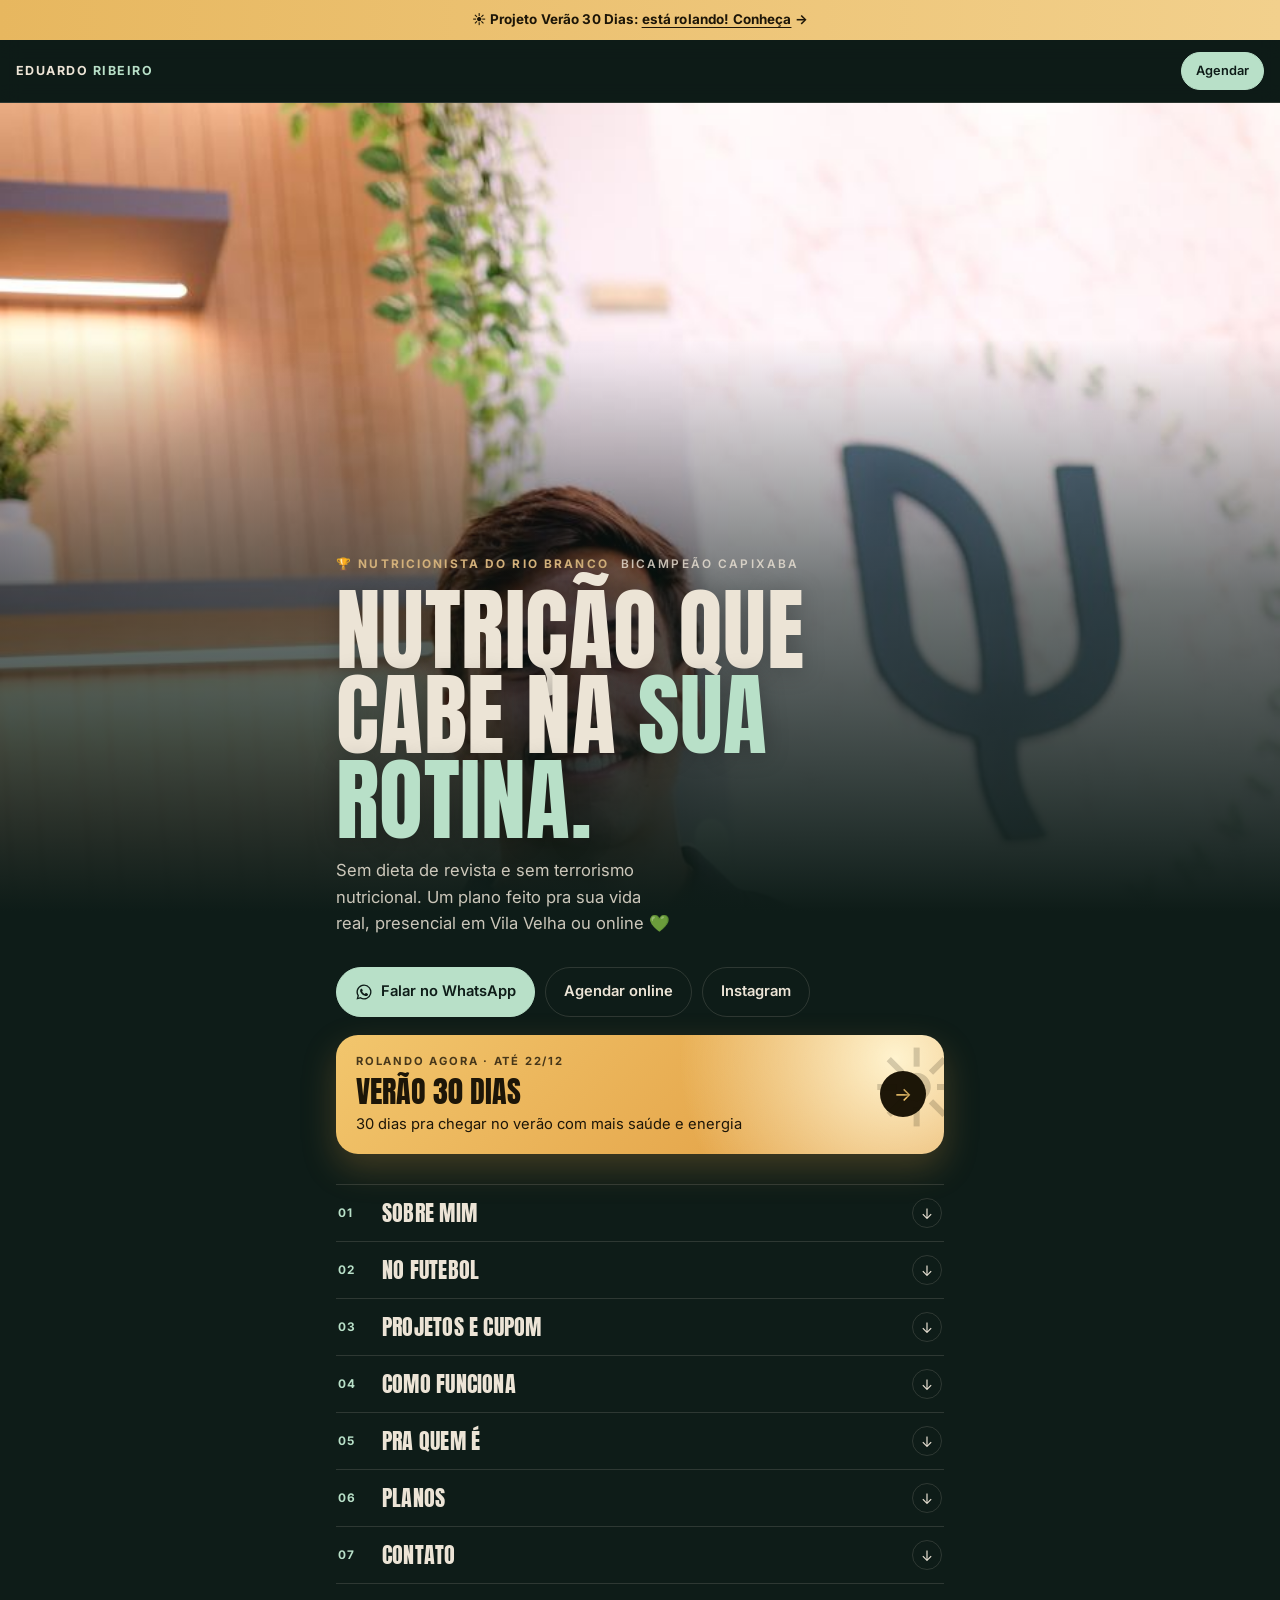
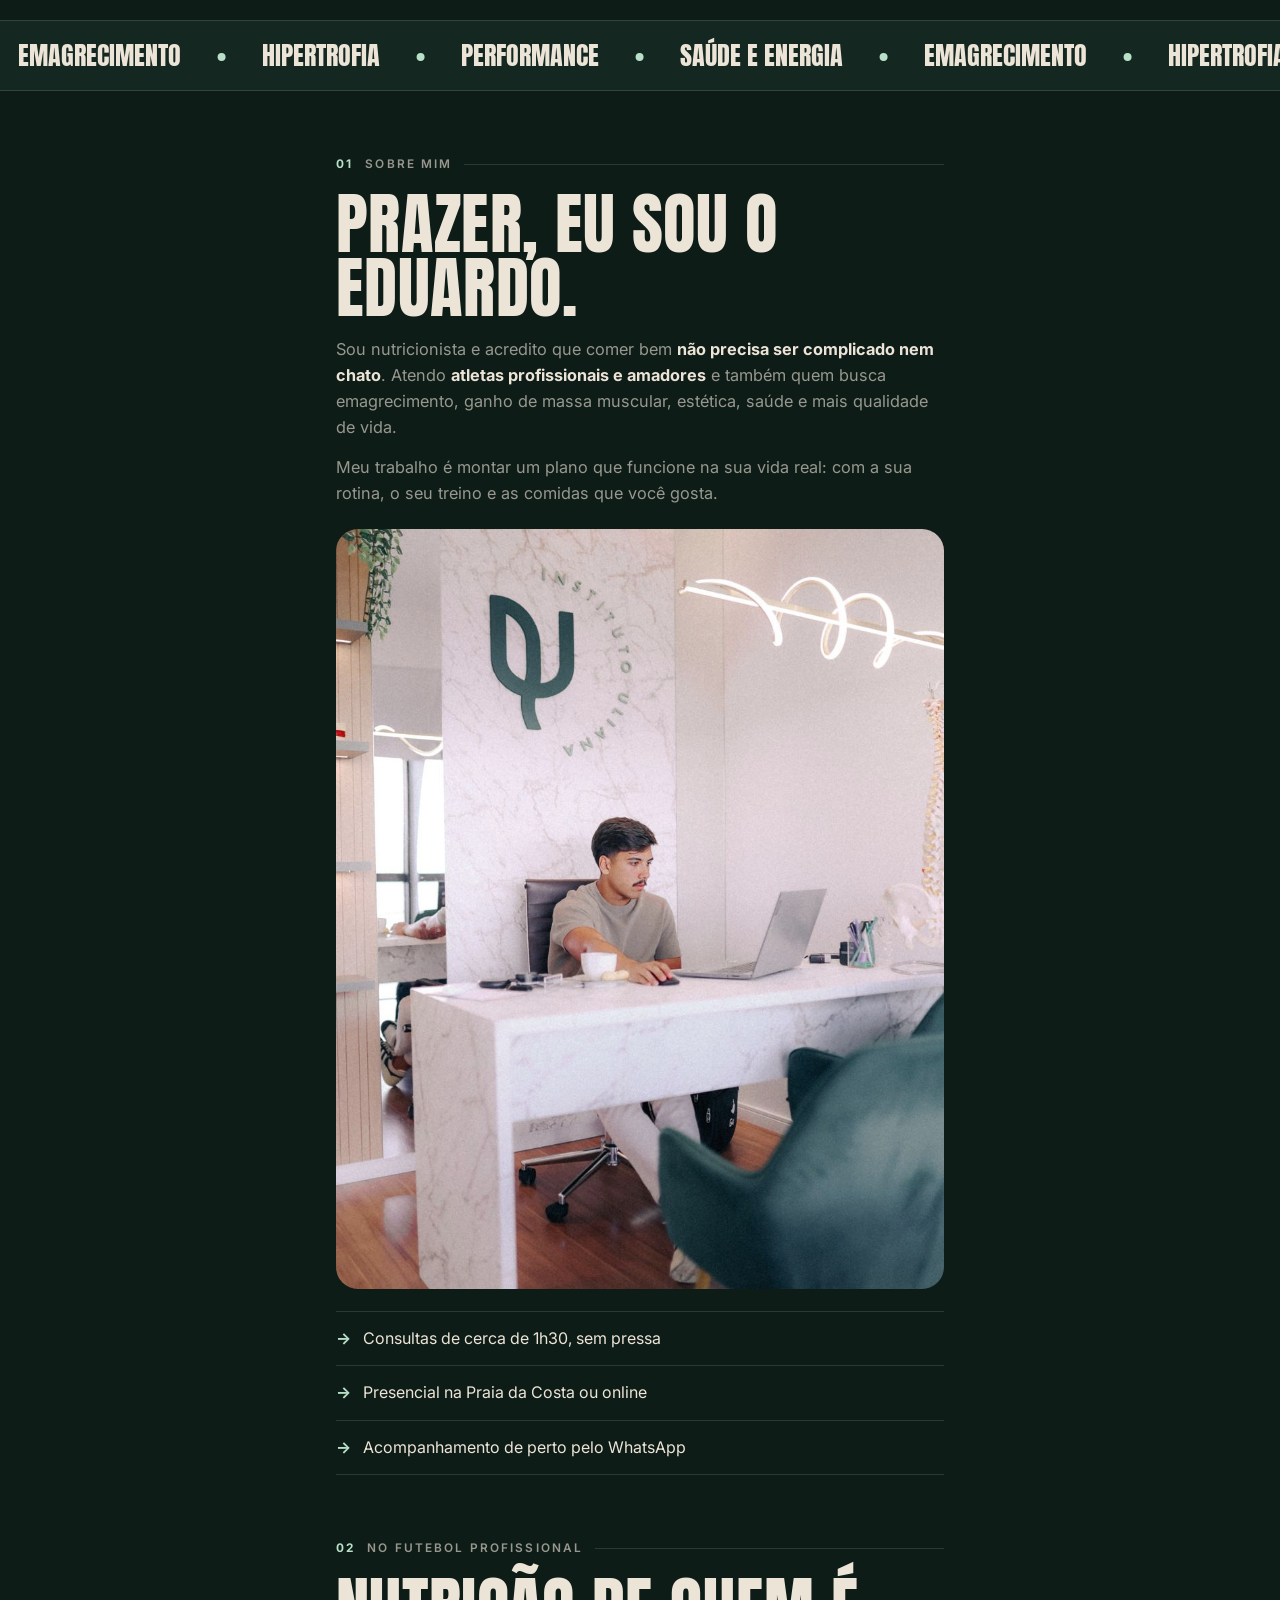
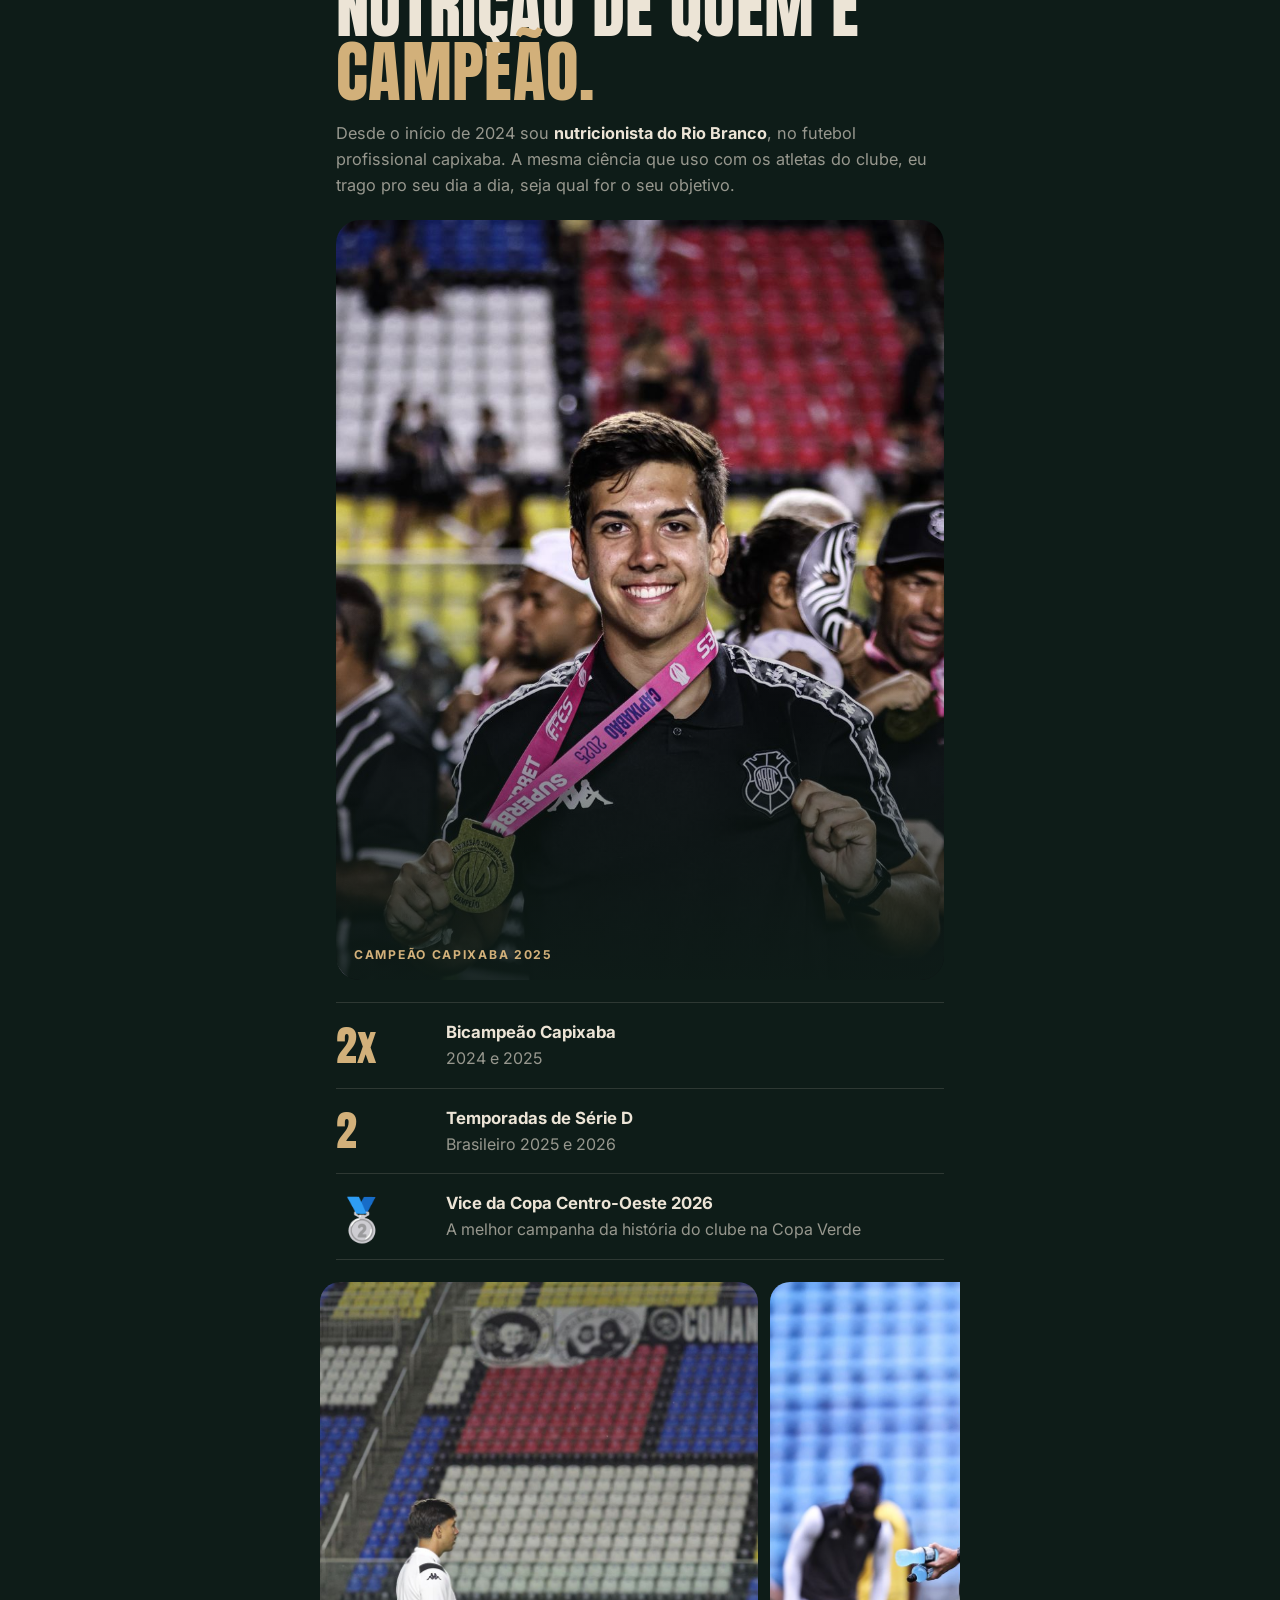
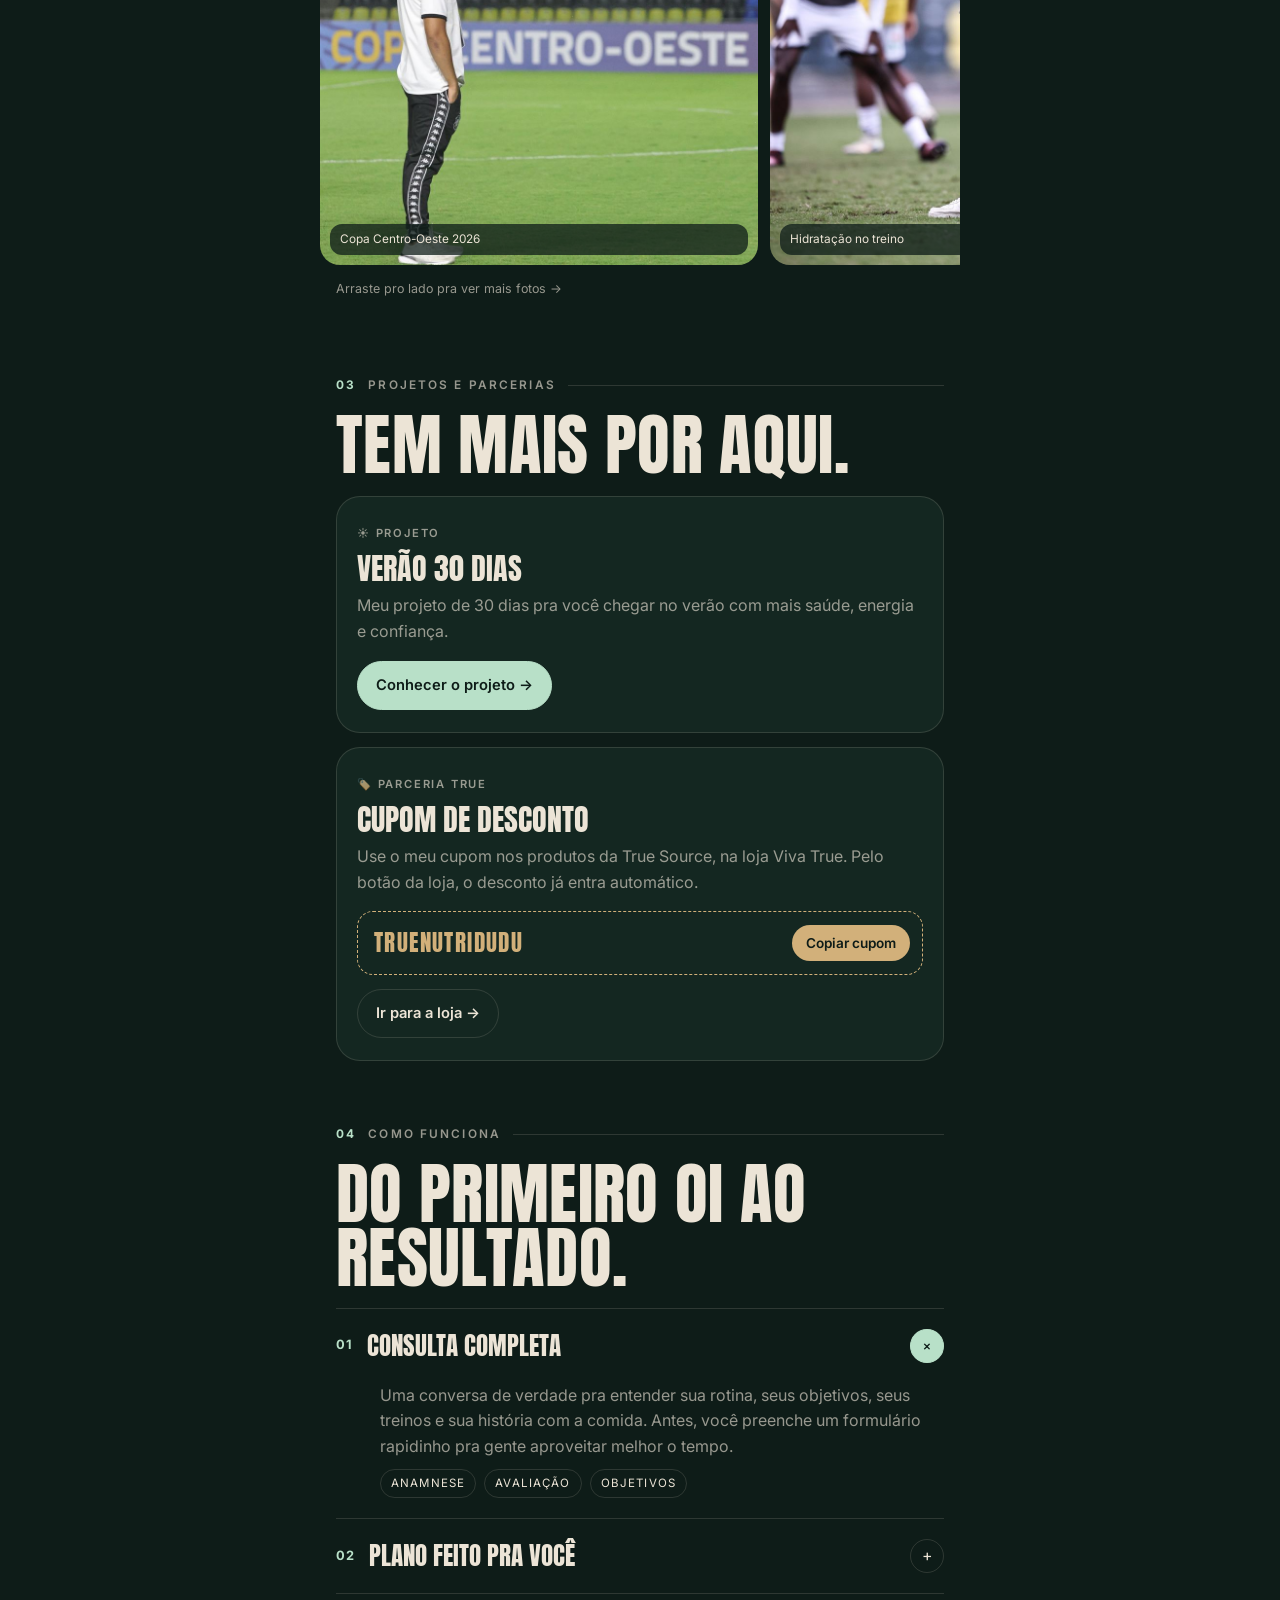
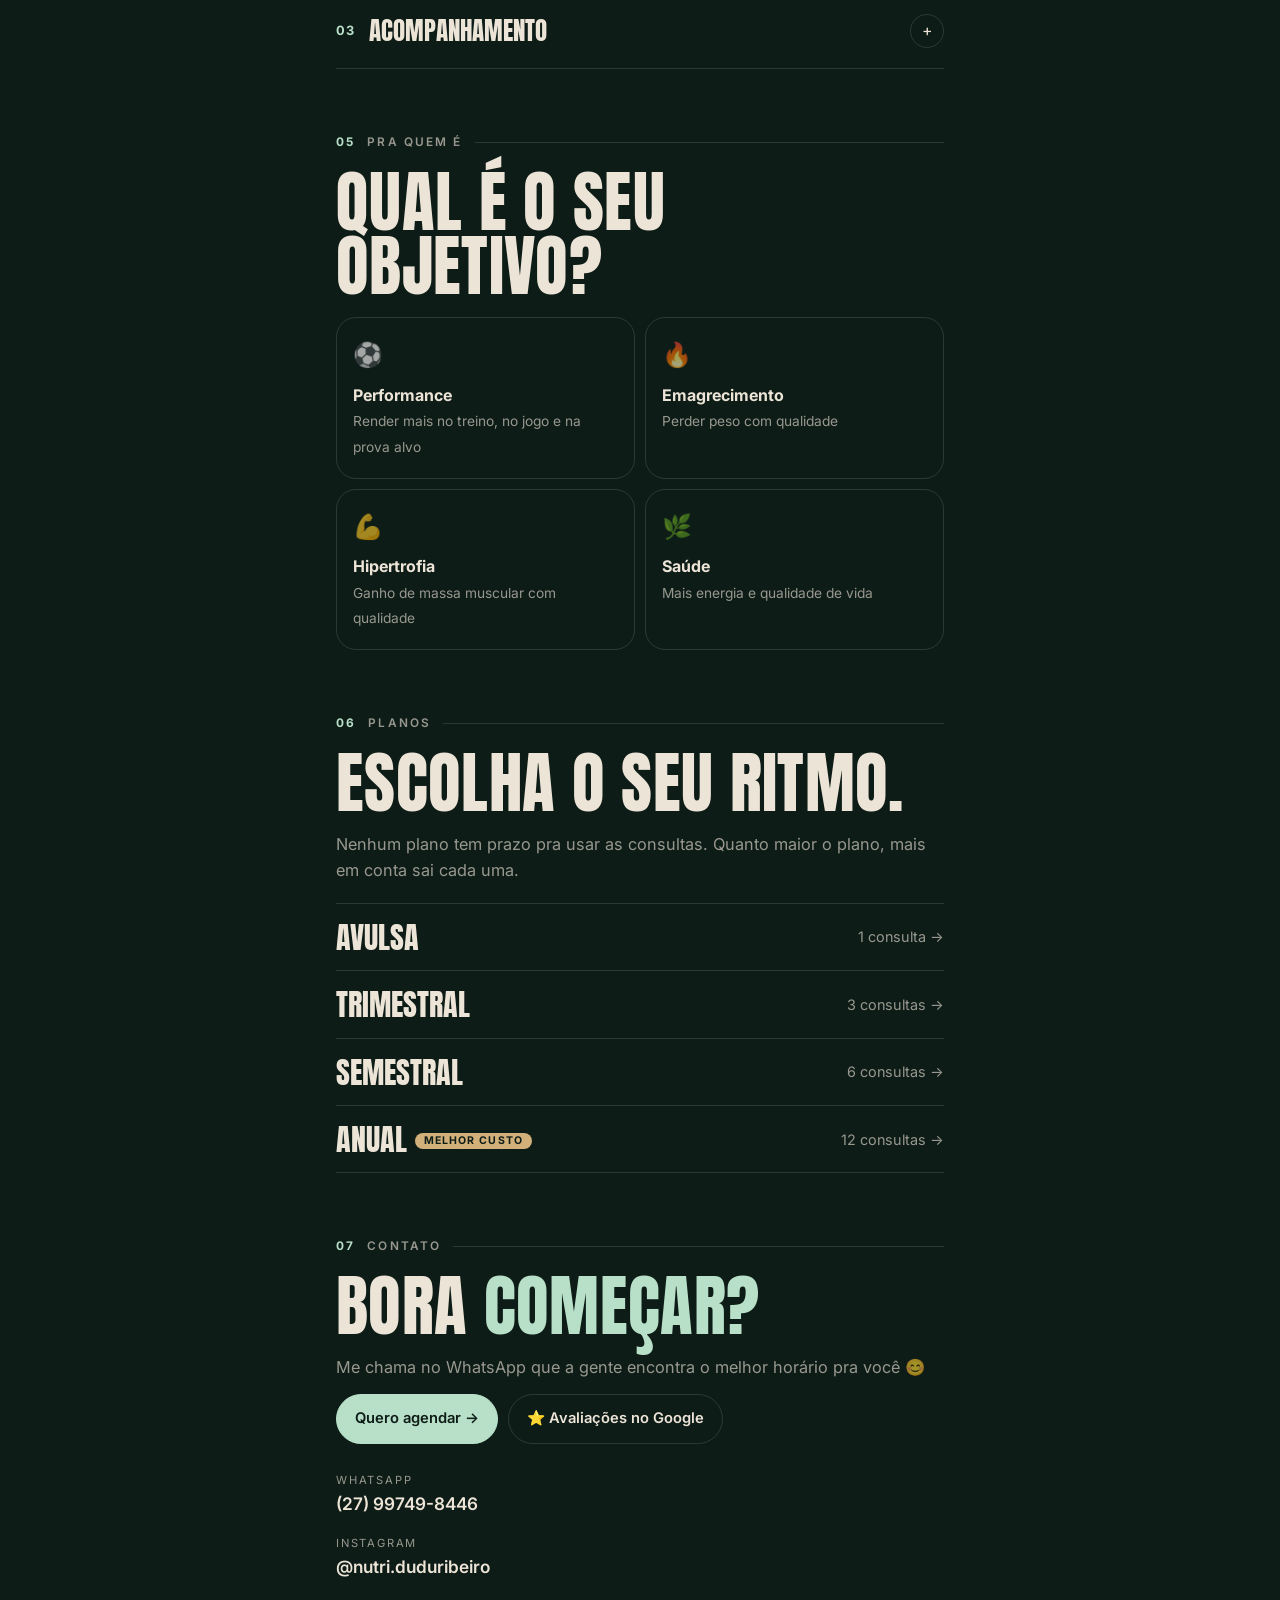
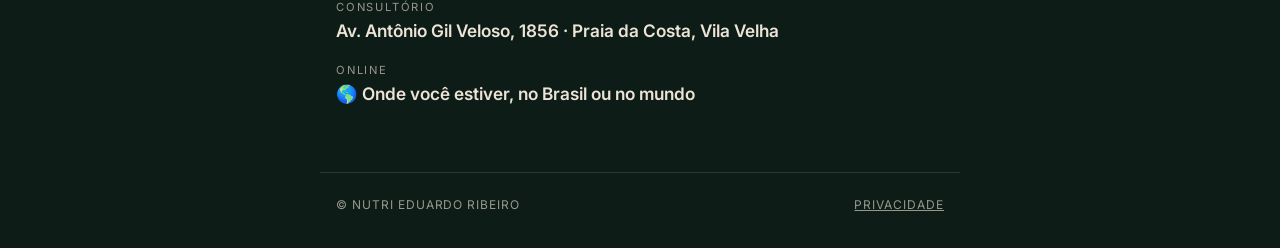
==== index.html @ 1ab0b1e3 "Site: Rio Branco (bicampeão capixaba, Série D, Copa Centro-Oeste) com fotos no clube Co-Authored-By:" ====
<!DOCTYPE html>
<html lang="pt-BR">
<head>
<meta charset="UTF-8">
<meta name="viewport" content="width=device-width, initial-scale=1.0">
<title>Nutri Eduardo Ribeiro</title>
<meta name="description" content="Nutricionista Eduardo Ribeiro: consultas presenciais na Praia da Costa, Vila Velha (ES), e online. Agende pelo WhatsApp.">
<meta property="og:title" content="Nutri Eduardo Ribeiro">
<meta property="og:description" content="Nutrição que cabe na sua rotina. Presencial em Vila Velha e online.">
<meta property="og:image" content="nutri/img/avatar.jpg">
<meta name="theme-color" content="#0e1c18">
<link rel="preconnect" href="https://fonts.googleapis.com">
<link rel="preconnect" href="https://fonts.gstatic.com" crossorigin>
<link href="https://fonts.googleapis.com/css2?family=Anton&family=Inter:wght@400;500;600;700&display=swap" rel="stylesheet">
<style>
  :root {
    --fundo: #0e1c18;        /* verde quase preto */
    --fundo-2: #142721;
    --linha: rgba(236, 228, 214, 0.14);
    --creme: #ece4d6;
    --suave: rgba(236, 228, 214, 0.62);
    --destaque: #b8e0c8;     /* verde-menta */
    --dourado: #d2b07a;
    --raio: 999px;
  }
  * { box-sizing: border-box; }
  [hidden] { display: none !important; }
  html { scroll-behavior: smooth; }
  body { margin: 0; background: var(--fundo); color: var(--creme); font-family: Inter, -apple-system, 'Segoe UI', Roboto, sans-serif; line-height: 1.6; -webkit-font-smoothing: antialiased; overflow-x: hidden; }
  img { display: block; max-width: 100%; }
  a { color: inherit; }
  .wrap { max-width: 640px; margin: 0 auto; padding: 0 16px; }
  .display { font-family: Anton, Impact, 'Arial Narrow', sans-serif; font-weight: 400; text-transform: uppercase; line-height: 0.95; letter-spacing: 0.005em; }

  /* Barra fixa */
  .barra { position: sticky; top: 0; z-index: 10; display: flex; align-items: center; justify-content: space-between; padding: 12px 16px; background: rgba(14, 28, 24, 0.82); backdrop-filter: blur(10px); -webkit-backdrop-filter: blur(10px); border-bottom: 1px solid var(--linha); }
  .marca { font-weight: 700; letter-spacing: 0.12em; font-size: 0.78rem; text-transform: uppercase; text-decoration: none; }
  .marca span { color: var(--destaque); }

  /* Faixa de aviso no topo (projeto em divulgação) */
  .aviso { display: block; text-align: center; padding: 9px 16px; background: linear-gradient(90deg, #e7b75f, #f2d08c, #e7b75f); background-size: 200% 100%; animation: brilho 6s ease-in-out infinite; color: #1d1608; font-size: 0.84rem; font-weight: 700; text-decoration: none; letter-spacing: 0.01em; }
  .aviso span { text-decoration: underline; text-underline-offset: 3px; }
  @keyframes brilho { 0%, 100% { background-position: 0% 0; } 50% { background-position: 100% 0; } }

  /* Destaque do projeto logo abaixo dos botões */
  .promo { position: relative; display: grid; grid-template-columns: 1fr auto; align-items: center; gap: 14px; margin-top: 18px; padding: 18px 18px 18px 20px; border-radius: 22px; text-decoration: none; overflow: hidden; color: #1d1608; background: radial-gradient(circle at 92% 20%, #fff3cf 0, transparent 38%), linear-gradient(135deg, #f2c66d, #e09a3e); box-shadow: 0 14px 34px rgba(224, 154, 62, 0.25); transition: transform .2s ease; }
  .promo:hover, .promo:focus-visible { transform: translateY(-2px); }
  .promo:focus-visible { outline: 2px solid var(--creme); outline-offset: 3px; }
  .promo small { display: block; font-size: 0.7rem; letter-spacing: 0.16em; text-transform: uppercase; font-weight: 700; opacity: 0.8; }
  .promo strong { display: block; font-family: Anton, Impact, sans-serif; font-weight: 400; text-transform: uppercase; font-size: 1.9rem; line-height: 1; margin: 6px 0 4px; }
  .promo em { font-style: normal; font-size: 0.92rem; }
  .promo .ir { width: 46px; height: 46px; border-radius: 50%; background: #1d1608; color: #f2c66d; display: grid; place-items: center; font-size: 1.2rem; }
  .promo .sol { position: absolute; right: -18px; top: -18px; font-size: 5.5rem; opacity: 0.18; pointer-events: none; animation: girar 30s linear infinite; }
  @keyframes girar { to { transform: rotate(360deg); } }

  /* Pílulas */
  .pilulas { display: flex; flex-wrap: wrap; gap: 10px; }
  .pilula { display: inline-flex; align-items: center; gap: 8px; padding: 12px 18px; border-radius: var(--raio); border: 1px solid var(--linha); text-decoration: none; font-weight: 600; font-size: 0.92rem; transition: background .2s ease, color .2s ease, border-color .2s ease, transform .2s ease; }
  .pilula:hover, .pilula:focus-visible { border-color: var(--creme); transform: translateY(-2px); }
  .pilula:focus-visible { outline: 2px solid var(--destaque); outline-offset: 3px; }
  .pilula.cheia { background: var(--destaque); color: var(--fundo); border-color: var(--destaque); }
  .pilula.cheia:hover { background: var(--creme); border-color: var(--creme); }
  .pilula.pequena { padding: 8px 14px; font-size: 0.8rem; }
  .pilula svg { width: 18px; height: 18px; }

  /* Rótulos de seção */
  .rotulo { display: flex; align-items: center; gap: 12px; font-size: 0.74rem; letter-spacing: 0.18em; text-transform: uppercase; color: var(--suave); font-weight: 600; }
  .rotulo b { color: var(--destaque); font-weight: 700; }
  .rotulo::after { content: ''; flex: 1; height: 1px; background: var(--linha); }

  /* Topo */
  .hero { padding: 44px 0 28px; }
  .hero .rotulo { margin-bottom: 18px; }
  .hero h1 { font-size: clamp(3.4rem, 17vw, 6.4rem); margin: 0 0 18px; }
  .hero h1 .verde { color: var(--destaque); }
  .hero p { color: var(--suave); font-size: 1.05rem; margin: 0 0 22px; max-width: 34ch; }
  .hero-foto { position: relative; margin-top: 30px; border-radius: 28px; overflow: hidden; aspect-ratio: 4 / 5; }
  .hero-foto img { width: 100%; height: 100%; object-fit: cover; object-position: center 22%; filter: grayscale(1) contrast(1.05); transition: filter .8s ease, transform 1.2s ease; transform: scale(1.04); }
  .hero-foto.visivel img { filter: grayscale(0); transform: scale(1); }
  .hero-foto figcaption { position: absolute; left: 16px; right: 16px; bottom: 16px; display: flex; justify-content: space-between; align-items: flex-end; gap: 10px; font-size: 0.78rem; letter-spacing: 0.12em; text-transform: uppercase; }
  .hero-foto figcaption strong { font-family: Anton, Impact, sans-serif; font-weight: 400; font-size: 1.7rem; letter-spacing: 0.02em; line-height: 1; display: block; }
  .hero-foto::after { content: ''; position: absolute; inset: 0; background: linear-gradient(180deg, transparent 55%, rgba(14, 28, 24, 0.9)); pointer-events: none; }
  .hero-foto figcaption { z-index: 1; }

  /* Capa: a foto logo de cara, com o título por cima */
  .capa { position: relative; min-height: calc(100svh - 58px); max-height: 900px; display: flex; align-items: flex-end; overflow: hidden; }
  .capa > img { position: absolute; inset: 0; width: 100%; height: 100%; object-fit: cover; object-position: center 18%; animation: aproximar 1.6s ease-out both; }
  .capa::after { content: ''; position: absolute; inset: 0; background: linear-gradient(180deg, rgba(14,28,24,0) 28%, rgba(14,28,24,0.6) 58%, var(--fundo) 96%); }
  .capa-conteudo { position: relative; z-index: 1; width: 100%; padding-bottom: 8px; }
  .capa .rotulo { margin-bottom: 14px; color: rgba(236,228,214,0.8); }
  .capa h1 { font-size: clamp(3rem, 14vw, 5.6rem); margin: 0 0 14px; text-shadow: 0 2px 24px rgba(0,0,0,0.25); }
  .capa h1 .verde { color: var(--destaque); }
  .capa p { color: rgba(236,228,214,0.85); font-size: 1.04rem; margin: 0; max-width: 34ch; }
  @keyframes aproximar { from { transform: scale(1.08); } to { transform: scale(1); } }
  .depois-capa { padding-top: 22px; }

  /* Faixa que corre */
  .faixa { border-top: 1px solid var(--linha); border-bottom: 1px solid var(--linha); overflow: hidden; padding: 14px 0; margin: 36px 0 0; background: var(--fundo-2); }
  .faixa-trilho { display: flex; width: max-content; animation: correr 28s linear infinite; }
  .faixa span { font-family: Anton, Impact, sans-serif; text-transform: uppercase; font-size: 1.6rem; padding: 0 18px; white-space: nowrap; color: var(--creme); }
  .faixa span:nth-child(even) { color: var(--destaque); }
  @keyframes correr { to { transform: translateX(-50%); } }

  section { padding: 64px 0 0; scroll-margin-top: 100px; }
  /* Índice da página: linhas numeradas, no estilo das seções */
  .indice { margin: 30px 0 0; border-top: 1px solid var(--linha); }
  .indice a { display: grid; grid-template-columns: 34px 1fr auto; align-items: center; gap: 10px; padding: 13px 2px; border-bottom: 1px solid var(--linha); text-decoration: none; transition: padding .25s ease, color .25s ease; }
  .indice a:hover, .indice a:focus-visible { padding-left: 10px; color: var(--destaque); }
  .indice a:focus-visible { outline: 2px solid var(--destaque); outline-offset: 2px; }
  .indice .n { font-size: 0.74rem; font-weight: 700; letter-spacing: 0.1em; color: var(--destaque); }
  .indice .t { font-family: Anton, Impact, sans-serif; text-transform: uppercase; font-size: 1.35rem; line-height: 1; letter-spacing: 0.01em; }
  .indice .s { width: 30px; height: 30px; border-radius: 50%; border: 1px solid var(--linha); display: grid; place-items: center; font-size: 0.9rem; transition: background .25s ease, color .25s ease, transform .25s ease; }
  .indice a:hover .s, .indice a:focus-visible .s { background: var(--destaque); color: var(--fundo); border-color: var(--destaque); transform: rotate(-45deg); }
  h2 { font-size: clamp(2.6rem, 12vw, 4.2rem); margin: 18px 0 16px; }
  .texto { color: var(--suave); margin: 0 0 14px; font-size: 1.02rem; }
  .texto strong { color: var(--creme); }

  .foto-sobre { margin: 22px 0 0; border-radius: 22px; overflow: hidden; aspect-ratio: 4 / 5; }
  .foto-sobre img { width: 100%; height: 100%; object-fit: cover; filter: grayscale(1); transition: filter .8s ease; }
  .foto-sobre.visivel img { filter: grayscale(0.15); }

  .lista-destaques { list-style: none; margin: 22px 0 0; padding: 0; border-top: 1px solid var(--linha); }
  .lista-destaques li { padding: 14px 0; border-bottom: 1px solid var(--linha); display: flex; gap: 12px; align-items: baseline; }
  .lista-destaques li::before { content: '→'; color: var(--destaque); font-weight: 700; }

  /* Passos em sanfona */
  .sanfona { margin-top: 18px; border-top: 1px solid var(--linha); }
  .sanfona details { border-bottom: 1px solid var(--linha); }
  .sanfona summary { list-style: none; cursor: pointer; display: grid; grid-template-columns: auto 1fr auto; gap: 14px; align-items: center; padding: 20px 0; }
  .sanfona summary::-webkit-details-marker { display: none; }
  .sanfona .num { font-size: 0.8rem; color: var(--destaque); font-weight: 700; letter-spacing: 0.08em; }
  .sanfona .tit { font-family: Anton, Impact, sans-serif; text-transform: uppercase; font-size: 1.55rem; line-height: 1.05; }
  .sanfona .mais { width: 34px; height: 34px; border-radius: 50%; border: 1px solid var(--linha); display: grid; place-items: center; transition: transform .3s ease, background .3s ease; }
  .sanfona details[open] .mais { transform: rotate(45deg); background: var(--destaque); color: var(--fundo); border-color: var(--destaque); }
  .sanfona summary:focus-visible { outline: 2px solid var(--destaque); outline-offset: 4px; }
  .sanfona .corpo { padding: 0 0 20px 44px; color: var(--suave); }
  .sanfona .tags { display: flex; flex-wrap: wrap; gap: 8px; margin-top: 10px; }
  .sanfona .tags span { font-size: 0.72rem; letter-spacing: 0.1em; text-transform: uppercase; border: 1px solid var(--linha); border-radius: var(--raio); padding: 4px 10px; color: var(--creme); }

  /* Objetivos */
  .objetivos { display: grid; grid-template-columns: 1fr 1fr; gap: 10px; margin-top: 20px; }
  .objetivo { border: 1px solid var(--linha); border-radius: 20px; padding: 18px 16px; transition: background .25s ease, border-color .25s ease; }
  .objetivo:hover { background: var(--fundo-2); border-color: var(--destaque); }
  .objetivo .ico { font-size: 1.5rem; }
  .objetivo strong { display: block; margin-top: 8px; font-size: 1rem; }
  .objetivo span { color: var(--suave); font-size: 0.86rem; }

  /* Planos */
  .planos { margin-top: 20px; border-top: 1px solid var(--linha); }
  .plano { display: flex; align-items: center; justify-content: space-between; gap: 12px; padding: 18px 0; border-bottom: 1px solid var(--linha); text-decoration: none; transition: padding .25s ease; }
  .plano:hover { padding-left: 8px; }
  .plano .nome { font-family: Anton, Impact, sans-serif; text-transform: uppercase; font-size: 1.9rem; line-height: 1; }
  .plano .qtd { color: var(--suave); font-size: 0.9rem; text-align: right; }
  .plano .selo { display: inline-block; margin-left: 8px; vertical-align: middle; font-family: Inter, sans-serif; font-size: 0.66rem; letter-spacing: 0.1em; background: var(--dourado); color: var(--fundo); border-radius: var(--raio); padding: 3px 9px; font-weight: 700; }

  /* Selo do clube na capa */
  .rotulo-clube { text-decoration: none; flex-wrap: wrap; row-gap: 4px; }
  .rotulo-clube::after { display: none; }
  .rotulo-clube b, .rotulo-clube span { white-space: nowrap; }
  .rotulo-clube b { color: var(--dourado); }
  .selo-clube { display: inline-flex; align-items: center; gap: 6px; margin: 0 0 14px; padding: 7px 12px; border-radius: var(--raio); background: rgba(14, 28, 24, 0.55); border: 1px solid rgba(210, 176, 122, 0.55); color: var(--creme); font-size: 0.78rem; font-weight: 600; text-decoration: none; backdrop-filter: blur(6px); -webkit-backdrop-filter: blur(6px); }

  /* No futebol profissional */
  .clube-destaque { position: relative; margin-top: 22px; border-radius: 24px; overflow: hidden; aspect-ratio: 4 / 5; }
  .clube-destaque img { width: 100%; height: 100%; object-fit: cover; object-position: center 25%; }
  .clube-destaque::after { content: ''; position: absolute; inset: 0; background: linear-gradient(180deg, transparent 50%, rgba(14, 28, 24, 0.92)); }
  .clube-destaque figcaption { position: absolute; z-index: 1; left: 18px; right: 18px; bottom: 16px; font-size: 0.76rem; letter-spacing: 0.14em; text-transform: uppercase; color: var(--dourado); font-weight: 700; }
  .numeros { display: grid; gap: 0; margin-top: 22px; border-top: 1px solid var(--linha); }
  .numero { display: grid; grid-template-columns: 96px 1fr; align-items: center; gap: 14px; padding: 16px 0; border-bottom: 1px solid var(--linha); }
  .numero strong { font-family: Anton, Impact, sans-serif; font-weight: 400; font-size: 2.6rem; line-height: 1; color: var(--dourado); }
  .numero span { color: var(--suave); }
  .numero span b { display: block; color: var(--creme); font-size: 1.05rem; }
  .galeria { display: grid; grid-auto-flow: column; grid-auto-columns: 72%; gap: 12px; overflow-x: auto; scroll-snap-type: x mandatory; margin: 22px -16px 0; padding: 0 16px 6px; scrollbar-width: none; }
  .galeria::-webkit-scrollbar { display: none; }
  .galeria figure { margin: 0; scroll-snap-align: start; border-radius: 20px; overflow: hidden; aspect-ratio: 3 / 4; position: relative; }
  .galeria img { width: 100%; height: 100%; object-fit: cover; }
  .galeria figcaption { position: absolute; left: 10px; bottom: 10px; right: 10px; font-size: 0.74rem; padding: 6px 10px; border-radius: 12px; background: rgba(14, 28, 24, 0.75); color: var(--creme); }
  .dica-arraste { margin-top: 8px; font-size: 0.78rem; color: var(--suave); }

  /* Projetos e parcerias */
  .cards { display: grid; gap: 14px; margin-top: 20px; }
  .card { border: 1px solid var(--linha); border-radius: 24px; padding: 22px 20px; background: var(--fundo-2); }
  .card .tipo { font-size: 0.7rem; letter-spacing: 0.16em; text-transform: uppercase; color: var(--suave); font-weight: 600; }
  .card h3 { font-family: Anton, Impact, sans-serif; font-weight: 400; text-transform: uppercase; font-size: 1.9rem; line-height: 1; margin: 8px 0 10px; }
  .card p { color: var(--suave); margin: 0 0 16px; }
  .cupom { display: flex; align-items: center; justify-content: space-between; gap: 10px; border: 1px dashed var(--dourado); border-radius: 16px; padding: 12px 12px 12px 16px; margin: 0 0 14px; }
  .cupom code { font-family: Anton, Impact, sans-serif; font-size: 1.45rem; letter-spacing: 0.06em; color: var(--dourado); word-break: break-all; }
  .cupom button { flex: none; border: 0; border-radius: var(--raio); background: var(--dourado); color: var(--fundo); font: 600 0.85rem Inter, sans-serif; padding: 10px 14px; cursor: pointer; }
  .cupom button:focus-visible { outline: 2px solid var(--creme); outline-offset: 2px; }

  /* Contato */
  .contato h2 .verde { color: var(--destaque); }
  .dados { margin-top: 28px; display: grid; gap: 18px; }
  .dado small { display: block; font-size: 0.7rem; letter-spacing: 0.16em; text-transform: uppercase; color: var(--suave); }
  .dado a, .dado span { font-size: 1.08rem; font-weight: 600; text-decoration: none; }
  .dado a:hover { color: var(--destaque); }

  footer { margin-top: 64px; border-top: 1px solid var(--linha); padding: 22px 16px 34px; display: flex; justify-content: space-between; flex-wrap: wrap; gap: 8px; font-size: 0.75rem; letter-spacing: 0.08em; text-transform: uppercase; color: var(--suave); max-width: 640px; margin-left: auto; margin-right: auto; }
  footer a { color: var(--suave); }

  /* Botão de voltar ao topo: aparece depois que a pessoa desce um pouco */
  .topo-btn { position: fixed; right: 16px; bottom: calc(18px + env(safe-area-inset-bottom)); z-index: 20; width: 52px; height: 52px; border-radius: 50%; border: 0; background: var(--destaque); color: var(--fundo); font-size: 1.35rem; font-weight: 700; display: grid; place-items: center; cursor: pointer; box-shadow: 0 10px 28px rgba(0, 0, 0, 0.35); opacity: 0; transform: translateY(16px) scale(0.9); pointer-events: none; transition: opacity .3s ease, transform .3s ease, background .2s ease; }
  .topo-btn.visivel { opacity: 1; transform: none; pointer-events: auto; }
  .topo-btn:hover { background: var(--creme); }
  .topo-btn:focus-visible { outline: 2px solid var(--creme); outline-offset: 3px; }

  /* Aparecer ao rolar */
  .surge { opacity: 0; transform: translateY(26px); transition: opacity .7s ease, transform .7s ease; }
  .surge.visivel { opacity: 1; transform: none; }

  @media (prefers-reduced-motion: reduce) {
    .aviso, .promo .sol { animation: none; }
    .capa > img { animation: none; }
    html { scroll-behavior: auto; }
    .faixa-trilho { animation: none; }
    .surge { opacity: 1; transform: none; transition: none; }
    .hero-foto img, .foto-sobre img { transition: none; transform: none; }
  }
</style>
</head>
<body>
<div class="topo-fixo" style="position:sticky;top:0;z-index:10">
<a class="aviso" data-verao href="https://projetoverao30dias.netlify.app" target="_blank" rel="noopener">☀️ Projeto Verão 30 Dias: <span data-verao-faixa>começa segunda, 23/11</span> →</a>
<header class="barra" style="position:static">
  <a class="marca" href="#topo">Eduardo <span>Ribeiro</span></a>
  <a class="pilula cheia pequena" href="https://wa.me/5527997498446?text=Oi!%20Vim%20pelo%20Instagram%20e%20quero%20agendar%20uma%20consulta%20%F0%9F%98%8A" target="_blank" rel="noopener">Agendar</a>
</header>
</div>

<header class="capa" id="topo" aria-labelledby="titulo">
  <img src="nutri/img/perfil.jpg" alt="Eduardo Ribeiro, nutricionista, sorrindo no consultório" fetchpriority="high">
  <div class="wrap capa-conteudo">
    <a class="rotulo rotulo-clube" href="#rio-branco"><b>🏆 Nutricionista do Rio Branco</b> <span>Bicampeão Capixaba</span></a>
    <h1 class="display" id="titulo">Nutrição que cabe na <span class="verde">sua rotina.</span></h1>
    <p>Sem dieta de revista e sem terrorismo nutricional. Um plano feito pra sua vida real, presencial em Vila Velha ou online 💚</p>
  </div>
</header>

<main class="wrap depois-capa">
    <div class="pilulas">
      <a class="pilula cheia" href="https://wa.me/5527997498446?text=Oi!%20Vim%20pelo%20Instagram%20e%20quero%20saber%20mais%20sobre%20o%20acompanhamento%20%F0%9F%98%8A" target="_blank" rel="noopener">
        <svg viewBox="0 0 24 24" fill="currentColor" aria-hidden="true"><path d="M12 2a10 10 0 0 0-8.6 15.1L2 22l5-1.3A10 10 0 1 0 12 2Zm0 18.2a8.2 8.2 0 0 1-4.2-1.2l-.3-.2-3 .8.8-2.9-.2-.3A8.2 8.2 0 1 1 12 20.2Zm4.5-6.1c-.2-.1-1.5-.7-1.7-.8-.2-.1-.4-.1-.6.1l-.8 1c-.1.2-.3.2-.5.1a6.7 6.7 0 0 1-3.3-2.9c-.2-.4.2-.4.7-1.3.1-.2 0-.3 0-.4l-.8-1.8c-.2-.5-.4-.4-.6-.4h-.5a1 1 0 0 0-.7.3 3 3 0 0 0-.9 2.2c0 1.3.9 2.5 1.1 2.7.1.2 1.8 2.8 4.4 3.9 1.6.7 2.3.8 3.1.6.5-.1 1.5-.6 1.7-1.2.2-.6.2-1.1.2-1.2-.1-.1-.3-.2-.5-.3Z"/></svg>
        Falar no WhatsApp
      </a>
      <a class="pilula" href="https://eduardomoreiraribeiro-ctrl.github.io/meu-primeiro-pr/crm-nutri-dudu/agendar.html" target="_blank" rel="noopener">Agendar online</a>
      <a class="pilula" href="https://instagram.com/nutri.duduribeiro" target="_blank" rel="noopener">Instagram</a>
    </div>
    <a class="promo" data-verao href="https://projetoverao30dias.netlify.app" target="_blank" rel="noopener">
      <span class="sol" aria-hidden="true">☀️</span>
      <span><small data-verao-selo>Começa segunda, 23/11</small><strong>Verão 30 Dias</strong><em>30 dias pra chegar no verão com mais saúde e energia</em></span>
      <span class="ir" aria-hidden="true">→</span>
    </a>
    <nav class="indice" aria-label="Seções da página">
      <a href="#sobre"><span class="n">01</span><span class="t">Sobre mim</span><span class="s" aria-hidden="true">↓</span></a>
      <a href="#rio-branco"><span class="n">02</span><span class="t">No futebol</span><span class="s" aria-hidden="true">↓</span></a>
      <a href="#projetos"><span class="n">03</span><span class="t">Projetos e cupom</span><span class="s" aria-hidden="true">↓</span></a>
      <a href="#como-funciona"><span class="n">04</span><span class="t">Como funciona</span><span class="s" aria-hidden="true">↓</span></a>
      <a href="#pra-quem"><span class="n">05</span><span class="t">Pra quem é</span><span class="s" aria-hidden="true">↓</span></a>
      <a href="#planos"><span class="n">06</span><span class="t">Planos</span><span class="s" aria-hidden="true">↓</span></a>
      <a href="#contato"><span class="n">07</span><span class="t">Contato</span><span class="s" aria-hidden="true">↓</span></a>
    </nav>
</main>

<div class="faixa" aria-hidden="true">
  <div class="faixa-trilho">
    <span>Emagrecimento</span><span>•</span><span>Hipertrofia</span><span>•</span><span>Performance</span><span>•</span><span>Saúde e energia</span><span>•</span>
    <span>Emagrecimento</span><span>•</span><span>Hipertrofia</span><span>•</span><span>Performance</span><span>•</span><span>Saúde e energia</span><span>•</span>
  </div>
</div>

<main class="wrap">
  <section id="sobre" aria-labelledby="t-sobre" class="surge">
    <div class="rotulo"><b>01</b> Sobre mim</div>
    <h2 class="display" id="t-sobre">Prazer, eu sou o Eduardo.</h2>
    <p class="texto">Sou nutricionista e acredito que comer bem <strong>não precisa ser complicado nem chato</strong>. Atendo <strong>atletas profissionais e amadores</strong> e também quem busca emagrecimento, ganho de massa muscular, estética, saúde e mais qualidade de vida.</p>
    <p class="texto">Meu trabalho é montar um plano que funcione na sua vida real: com a sua rotina, o seu treino e as comidas que você gosta.</p>
    <figure class="foto-sobre surge" style="margin-left:0;margin-right:0"><img src="nutri/img/consultorio.jpg" alt="Eduardo atendendo no consultório" loading="lazy"></figure>
    <ul class="lista-destaques">
      <li>Consultas de cerca de 1h30, sem pressa</li>
      <li>Presencial na Praia da Costa ou online</li>
      <li>Acompanhamento de perto pelo WhatsApp</li>
    </ul>
  </section>

  <section id="rio-branco" class="surge" aria-labelledby="t-clube">
    <div class="rotulo"><b>02</b> No futebol profissional</div>
    <h2 class="display" id="t-clube">Nutrição de quem é <span style="color:var(--dourado)">campeão.</span></h2>
    <p class="texto">Desde o início de 2024 sou <strong>nutricionista do Rio Branco</strong>, no futebol profissional capixaba. A mesma ciência que uso com os atletas do clube, eu trago pro seu dia a dia, seja qual for o seu objetivo.</p>
    <figure class="clube-destaque" style="margin-left:0;margin-right:0"><img src="nutri/img/rb-medalha.jpg" alt="Eduardo com a medalha de campeão do Capixabão 2025" loading="lazy"><figcaption>Campeão Capixaba 2025</figcaption></figure>
    <div class="numeros">
      <div class="numero"><strong>2x</strong><span><b>Bicampeão Capixaba</b>2024 e 2025</span></div>
      <div class="numero"><strong>2</strong><span><b>Temporadas de Série D</b>Brasileiro 2025 e 2026</span></div>
      <div class="numero"><strong>🥈</strong><span><b>Vice da Copa Centro-Oeste 2026</b>A melhor campanha da história do clube na Copa Verde</span></div>
    </div>
    <div class="galeria" aria-label="Fotos no Rio Branco">
      <figure><img src="nutri/img/rb-centro-oeste.jpg" alt="Eduardo no gramado antes de jogo da Copa Centro-Oeste" loading="lazy"><figcaption>Copa Centro-Oeste 2026</figcaption></figure>
      <figure><img src="nutri/img/rb-treino.jpg" alt="Eduardo levando hidratação no treino" loading="lazy"><figcaption>Hidratação no treino</figcaption></figure>
      <figure><img src="nutri/img/rb-hidratacao.jpg" alt="Eduardo preparando bebida para os atletas" loading="lazy"><figcaption>Suplementação dos atletas</figcaption></figure>
      <figure><img src="nutri/img/rb-campo.jpg" alt="Eduardo no gramado em noite de jogo" loading="lazy"><figcaption>Dia de jogo</figcaption></figure>
      <figure><img src="nutri/img/rb-torcida.jpg" alt="Eduardo comemorando no gramado com a torcida ao fundo" loading="lazy"><figcaption>Comemoração com a torcida</figcaption></figure>
    </div>
    <p class="dica-arraste">Arraste pro lado pra ver mais fotos →</p>
  </section>

  <section id="projetos" class="surge" aria-labelledby="t-projetos">
    <div class="rotulo"><b>03</b> Projetos e parcerias</div>
    <h2 class="display" id="t-projetos">Tem mais por aqui.</h2>
    <div class="cards">
      <article class="card">
        <span class="tipo">☀️ Projeto</span>
        <h3>Verão 30 Dias</h3>
        <p>Meu projeto de 30 dias pra você chegar no verão com mais saúde, energia e confiança.</p>
        <a class="pilula cheia" href="https://projetoverao30dias.netlify.app" target="_blank" rel="noopener">Conhecer o projeto →</a>
      </article>
      <article class="card">
        <span class="tipo">🏷️ Parceria TRUE</span>
        <h3>Cupom de desconto</h3>
        <p>Use o meu cupom nos produtos da True Source, na loja Viva True. Pelo botão da loja, o desconto já entra automático.</p>
        <div class="cupom"><code>TRUENUTRIDUDU</code><button type="button" data-copiar="TRUENUTRIDUDU">Copiar cupom</button></div>
        <a class="pilula" href="https://vivatrue.com.br/discount/TRUENUTRIDUDU?redirect=%2F&amp;utm_source=influenciador&amp;utm_medium=site&amp;utm_campaign=TRUENUTRIDUDU&amp;utm_content=site" target="_blank" rel="noopener">Ir para a loja →</a>
      </article>
    </div>
  </section>

  <section id="como-funciona" aria-labelledby="t-como" class="surge">
    <div class="rotulo"><b>04</b> Como funciona</div>
    <h2 class="display" id="t-como">Do primeiro oi ao resultado.</h2>
    <div class="sanfona">
      <details open>
        <summary><span class="num">01</span><span class="tit">Consulta completa</span><span class="mais" aria-hidden="true">+</span></summary>
        <div class="corpo">Uma conversa de verdade pra entender sua rotina, seus objetivos, seus treinos e sua história com a comida. Antes, você preenche um formulário rapidinho pra gente aproveitar melhor o tempo.
          <div class="tags"><span>Anamnese</span><span>Avaliação</span><span>Objetivos</span></div></div>
      </details>
      <details>
        <summary><span class="num">02</span><span class="tit">Plano feito pra você</span><span class="mais" aria-hidden="true">+</span></summary>
        <div class="corpo">Um plano alimentar com a sua cara: possível de seguir, com opções e sem cortar tudo o que você gosta.
          <div class="tags"><span>Plano alimentar</span><span>Substituições</span><span>Orientações</span></div></div>
      </details>
      <details>
        <summary><span class="num">03</span><span class="tit">Acompanhamento</span><span class="mais" aria-hidden="true">+</span></summary>
        <div class="corpo">Retornos pra ajustar o plano conforme a sua evolução, e eu perto pelo WhatsApp pra tirar as dúvidas do dia a dia.
          <div class="tags"><span>Retornos</span><span>Ajustes</span><span>WhatsApp</span></div></div>
      </details>
    </div>
  </section>

  <section id="pra-quem" aria-labelledby="t-para" class="surge">
    <div class="rotulo"><b>05</b> Pra quem é</div>
    <h2 class="display" id="t-para">Qual é o seu objetivo?</h2>
    <div class="objetivos">
      <div class="objetivo"><span class="ico" aria-hidden="true">⚽</span><strong>Performance</strong><span>Render mais no treino, no jogo e na prova alvo</span></div>
      <div class="objetivo"><span class="ico" aria-hidden="true">🔥</span><strong>Emagrecimento</strong><span>Perder peso com qualidade</span></div>
      <div class="objetivo"><span class="ico" aria-hidden="true">💪</span><strong>Hipertrofia</strong><span>Ganho de massa muscular com qualidade</span></div>
      <div class="objetivo"><span class="ico" aria-hidden="true">🌿</span><strong>Saúde</strong><span>Mais energia e qualidade de vida</span></div>
    </div>
  </section>

  <section id="planos" aria-labelledby="t-planos" class="surge">
    <div class="rotulo"><b>06</b> Planos</div>
    <h2 class="display" id="t-planos">Escolha o seu ritmo.</h2>
    <p class="texto">Nenhum plano tem prazo pra usar as consultas. Quanto maior o plano, mais em conta sai cada uma.</p>
    <div class="planos">
      <a class="plano" href="https://wa.me/5527997498446?text=Oi!%20Vim%20pelo%20Instagram%20e%20quero%20saber%20sobre%20a%20consulta%20avulsa%20%F0%9F%98%8A" target="_blank" rel="noopener"><span class="nome">Avulsa</span><span class="qtd">1 consulta →</span></a>
      <a class="plano" href="https://wa.me/5527997498446?text=Oi!%20Vim%20pelo%20Instagram%20e%20quero%20saber%20sobre%20o%20plano%20trimestral%20%F0%9F%98%8A" target="_blank" rel="noopener"><span class="nome">Trimestral</span><span class="qtd">3 consultas →</span></a>
      <a class="plano" href="https://wa.me/5527997498446?text=Oi!%20Vim%20pelo%20Instagram%20e%20quero%20saber%20sobre%20o%20plano%20semestral%20%F0%9F%98%8A" target="_blank" rel="noopener"><span class="nome">Semestral</span><span class="qtd">6 consultas →</span></a>
      <a class="plano" href="https://wa.me/5527997498446?text=Oi!%20Vim%20pelo%20Instagram%20e%20quero%20saber%20sobre%20o%20plano%20anual%20%F0%9F%98%8A" target="_blank" rel="noopener"><span class="nome">Anual<span class="selo">Melhor custo</span></span><span class="qtd">12 consultas →</span></a>
    </div>
  </section>

  <section id="contato" class="contato surge" aria-labelledby="t-contato">
    <div class="rotulo"><b>07</b> Contato</div>
    <h2 class="display" id="t-contato">Bora <span class="verde">começar?</span></h2>
    <p class="texto">Me chama no WhatsApp que a gente encontra o melhor horário pra você 😊</p>
    <div class="pilulas">
      <a class="pilula cheia" href="https://wa.me/5527997498446?text=Oi!%20Vim%20pelo%20Instagram%20e%20quero%20agendar%20uma%20consulta%20%F0%9F%98%8A" target="_blank" rel="noopener">Quero agendar →</a>
      <a class="pilula" href="https://g.page/r/CVSet0eAPnmSEBM/review" target="_blank" rel="noopener">⭐ Avaliações no Google</a>
    </div>
    <div class="dados">
      <div class="dado"><small>WhatsApp</small><a href="https://wa.me/5527997498446" target="_blank" rel="noopener">(27) 99749-8446</a></div>
      <div class="dado"><small>Instagram</small><a href="https://instagram.com/nutri.duduribeiro" target="_blank" rel="noopener">@nutri.duduribeiro</a></div>
      <div class="dado"><small>Consultório</small><a href="https://www.google.com/maps/search/?api=1&query=Av.%20Ant%C3%B4nio%20Gil%20Veloso%2C%201856%2C%20Praia%20da%20Costa%2C%20Vila%20Velha%20-%20ES" target="_blank" rel="noopener">Av. Antônio Gil Veloso, 1856 · Praia da Costa, Vila Velha</a></div>
      <div class="dado"><small>Online</small><span>🌎 Onde você estiver, no Brasil ou no mundo</span></div>
    </div>
  </section>
</main>

<footer>
  <span>© Nutri Eduardo Ribeiro</span>
  <a href="https://eduardomoreiraribeiro-ctrl.github.io/meu-primeiro-pr/crm-nutri-dudu/privacidade.html">Privacidade</a>
</footer>

<button type="button" class="topo-btn" aria-label="Voltar ao topo" title="Voltar ao topo">↑</button>

<script>
  // Voltar ao topo: o botão aparece depois que a pessoa desce além do índice.
  const botaoTopo = document.querySelector('.topo-btn');
  const mostrarTopo = () => botaoTopo.classList.toggle('visivel', window.scrollY > 700);
  window.addEventListener('scroll', mostrarTopo, { passive: true });
  mostrarTopo();
  // Projeto Verão 30 Dias (23/11 a 22/12/2026): o texto muda sozinho pela data, e o destaque some quando acaba.
  (function verao() {
    const agora = new Date();
    const inicio = new Date(2026, 10, 23);          // 23/11/2026, 00:00
    const fim = new Date(2026, 11, 23);             // fim do dia 22/12/2026
    if (agora >= fim) { document.querySelectorAll('[data-verao]').forEach((el) => { el.hidden = true; }); return; }
    if (agora >= inicio) {
      document.querySelectorAll('[data-verao-faixa]').forEach((el) => { el.textContent = 'está rolando! Conheça'; });
      document.querySelectorAll('[data-verao-selo]').forEach((el) => { el.textContent = 'Rolando agora · até 22/12'; });
    }
  })();

  // Copiar o cupom com um toque.
  document.querySelectorAll('[data-copiar]').forEach((b) => b.addEventListener('click', async () => {
    const texto = b.dataset.copiar;
    try { await navigator.clipboard.writeText(texto); }
    catch (erro) {
      const caixa = document.createElement('textarea');
      caixa.value = texto; caixa.setAttribute('readonly', ''); caixa.style.position = 'fixed'; caixa.style.opacity = '0';
      document.body.appendChild(caixa); caixa.select(); document.execCommand('copy'); caixa.remove();
    }
    b.textContent = 'Copiado ✓';
    setTimeout(() => { b.textContent = 'Copiar cupom'; }, 2000);
  }));

  botaoTopo.addEventListener('click', () => {
    const suave = !window.matchMedia('(prefers-reduced-motion: reduce)').matches;
    window.scrollTo({ top: 0, behavior: suave ? 'smooth' : 'auto' });
  });

  // Os blocos aparecem (e as fotos ganham cor) quando entram na tela.
  const alvos = document.querySelectorAll('.surge');
  if ('IntersectionObserver' in window) {
    const obs = new IntersectionObserver((entradas) => {
      entradas.forEach((e) => { if (e.isIntersecting) { e.target.classList.add('visivel'); obs.unobserve(e.target); } });
    }, { threshold: 0.15 });
    alvos.forEach((el) => obs.observe(el));
  } else {
    alvos.forEach((el) => el.classList.add('visivel'));
  }
</script>
</body>
</html>
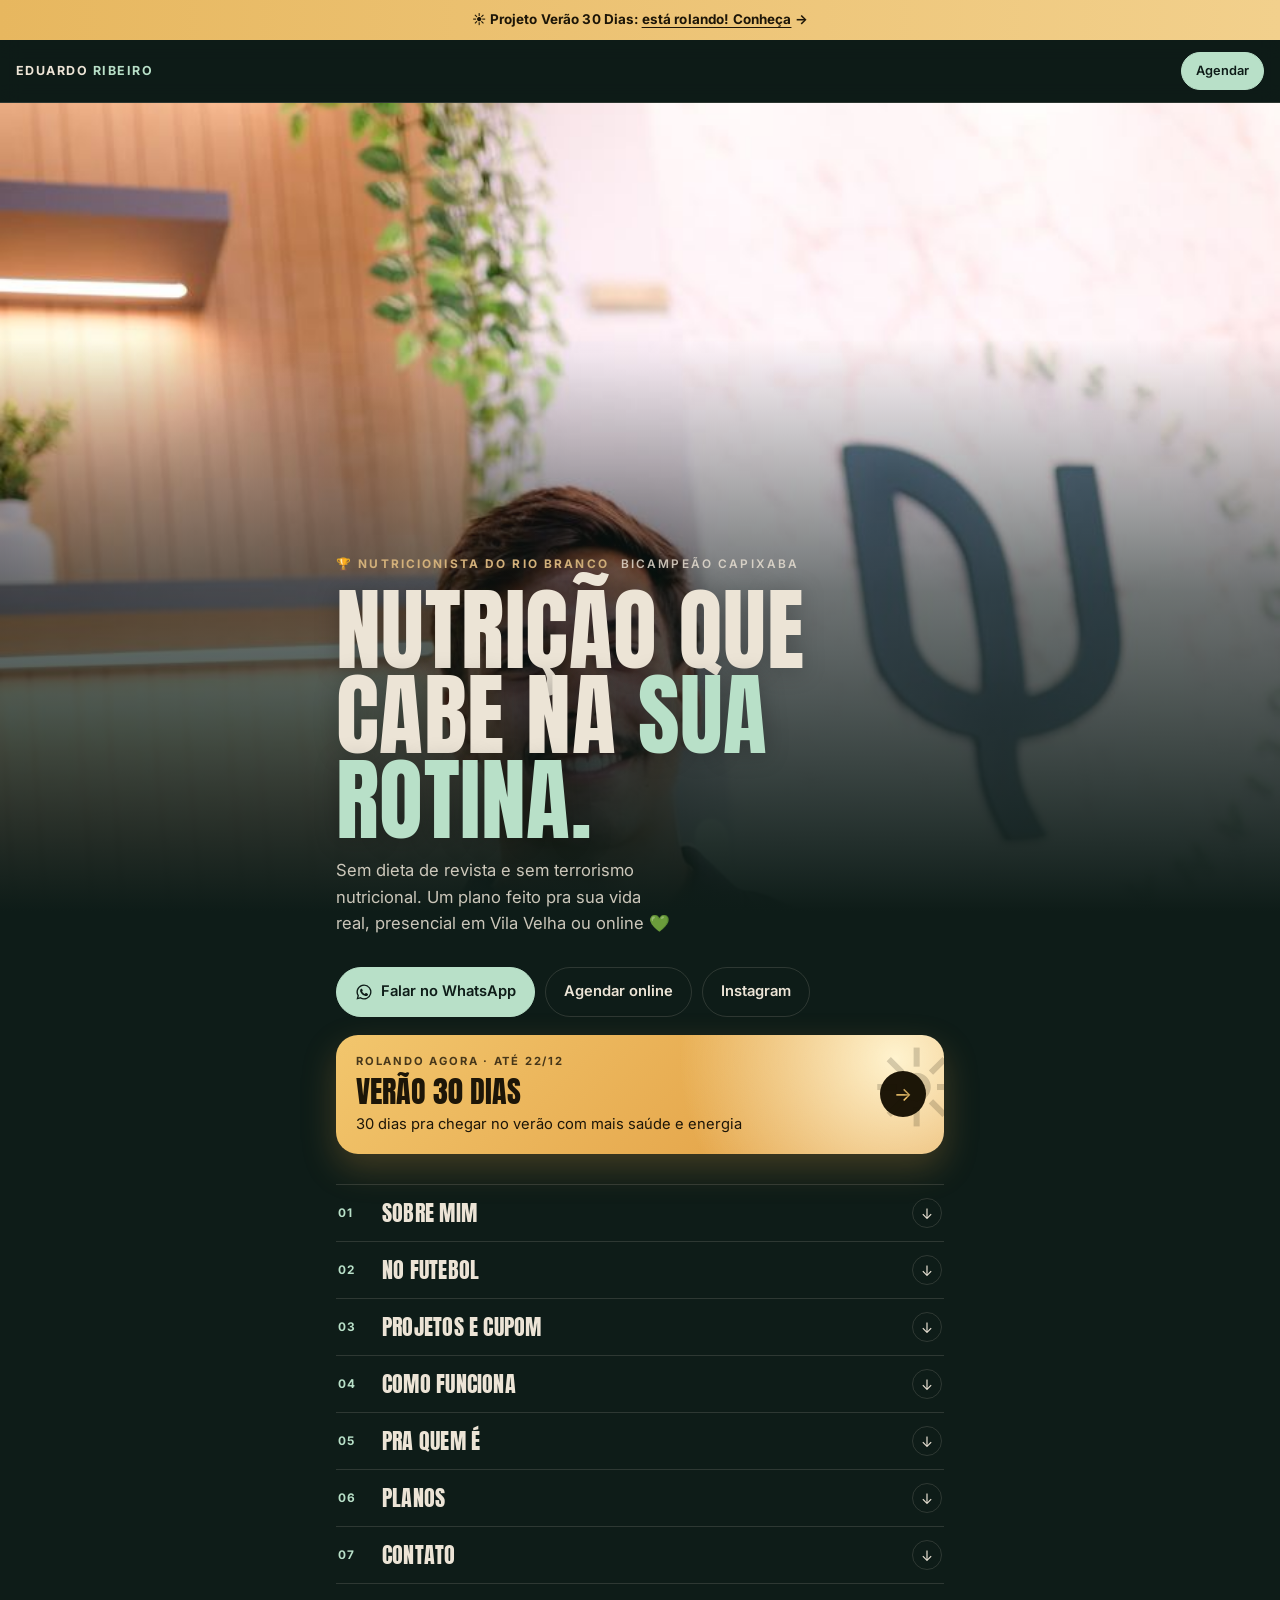
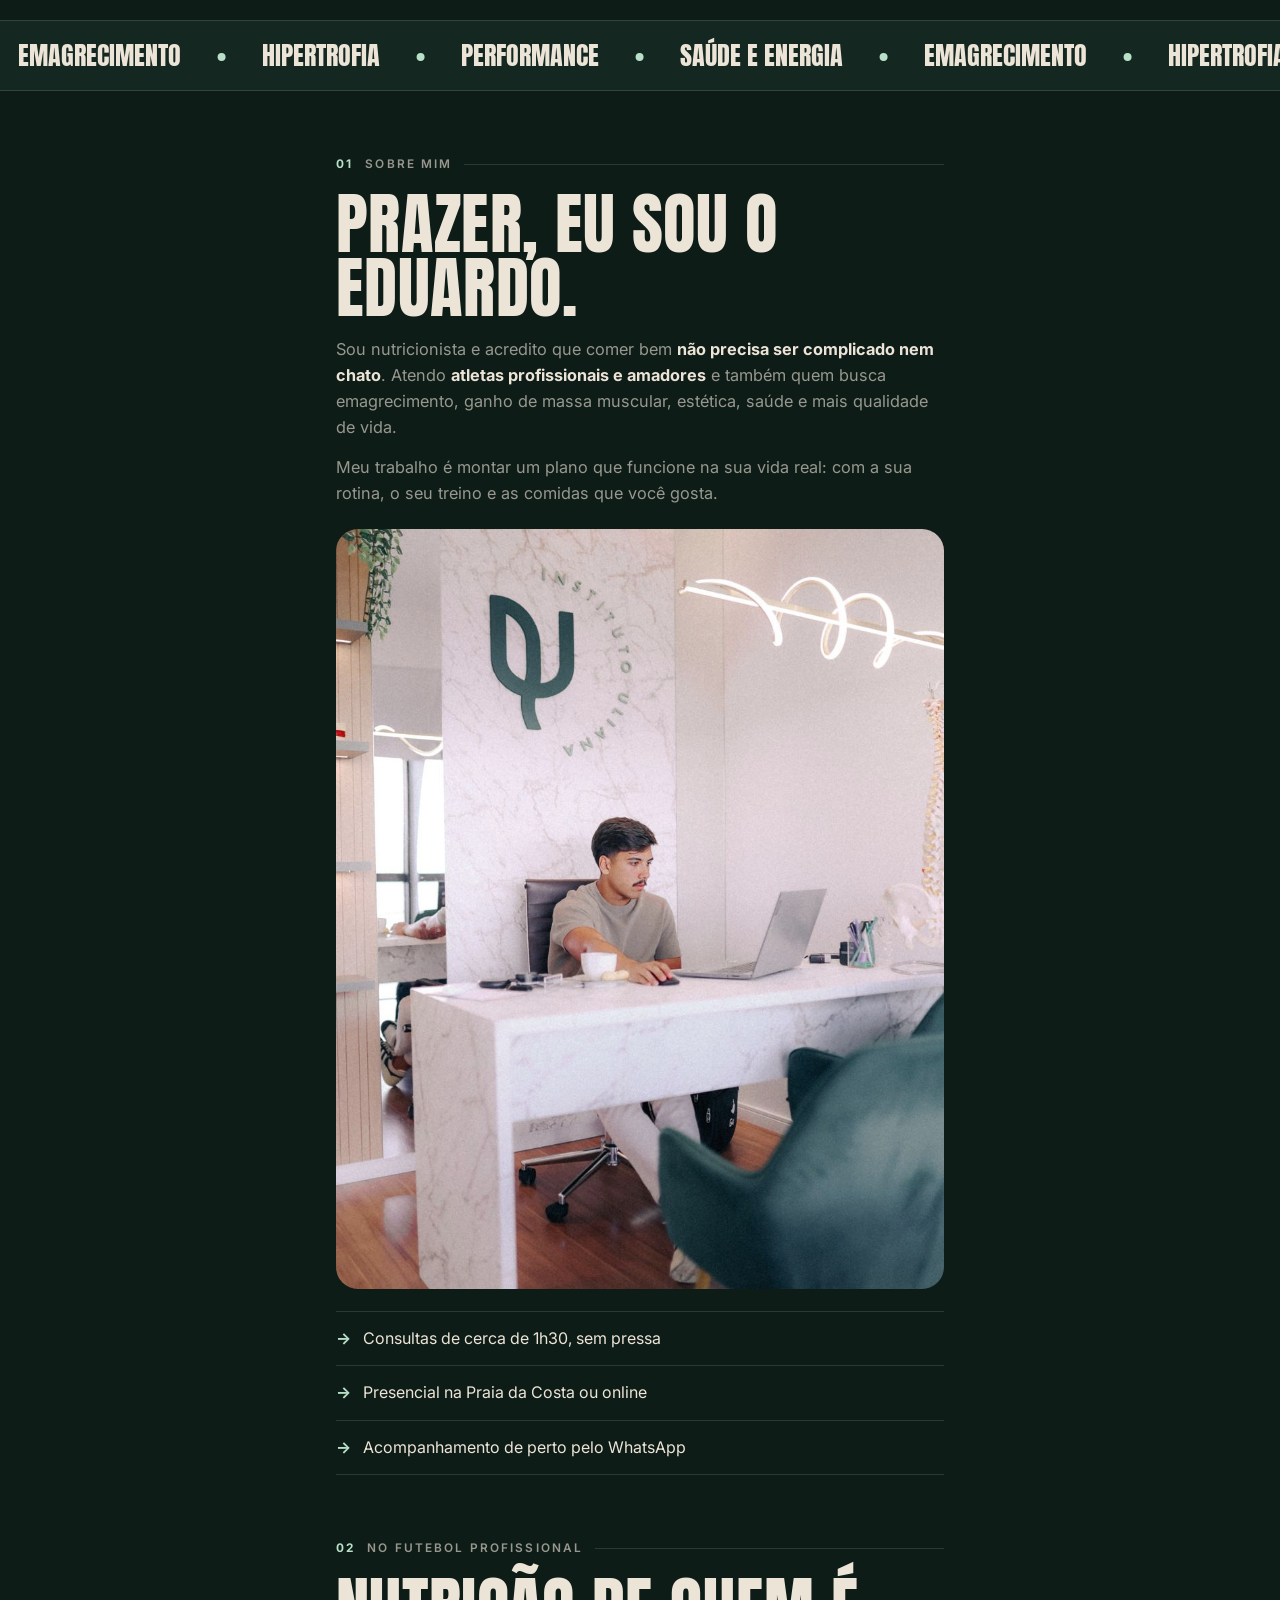
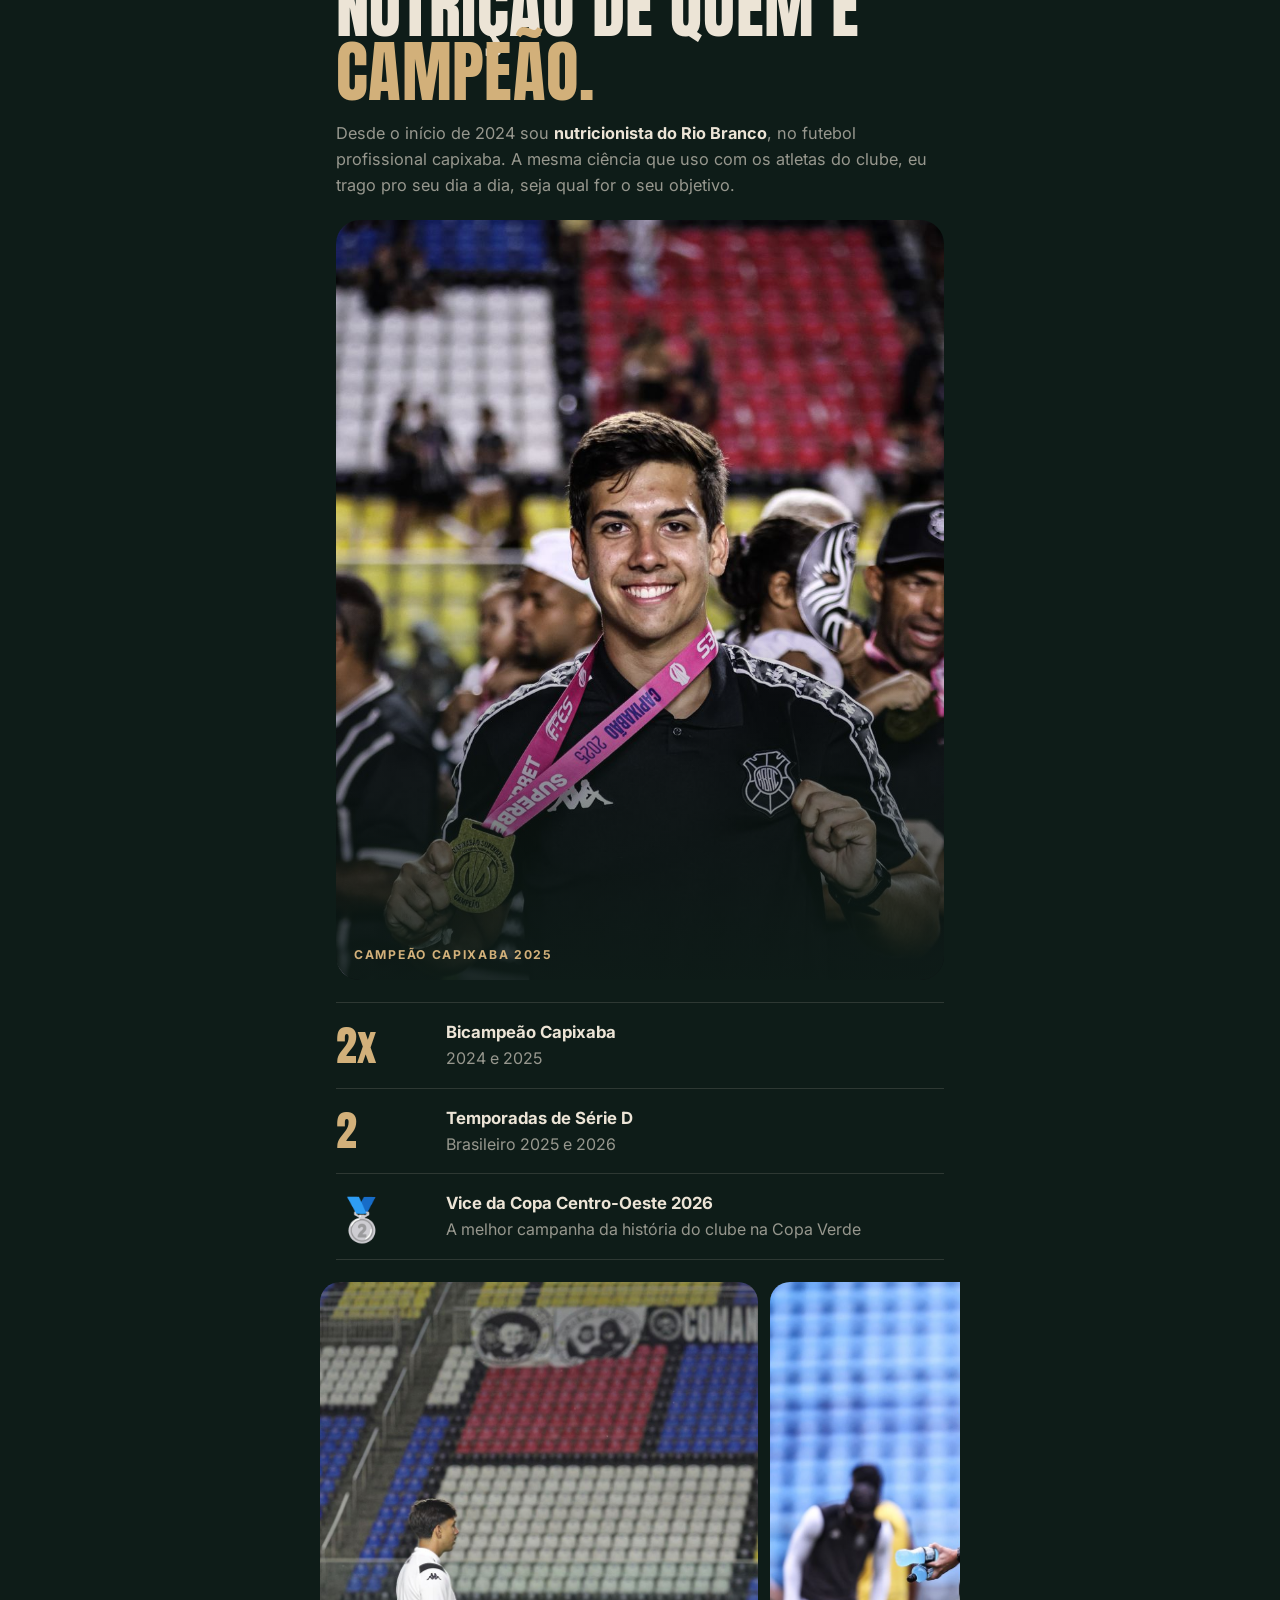
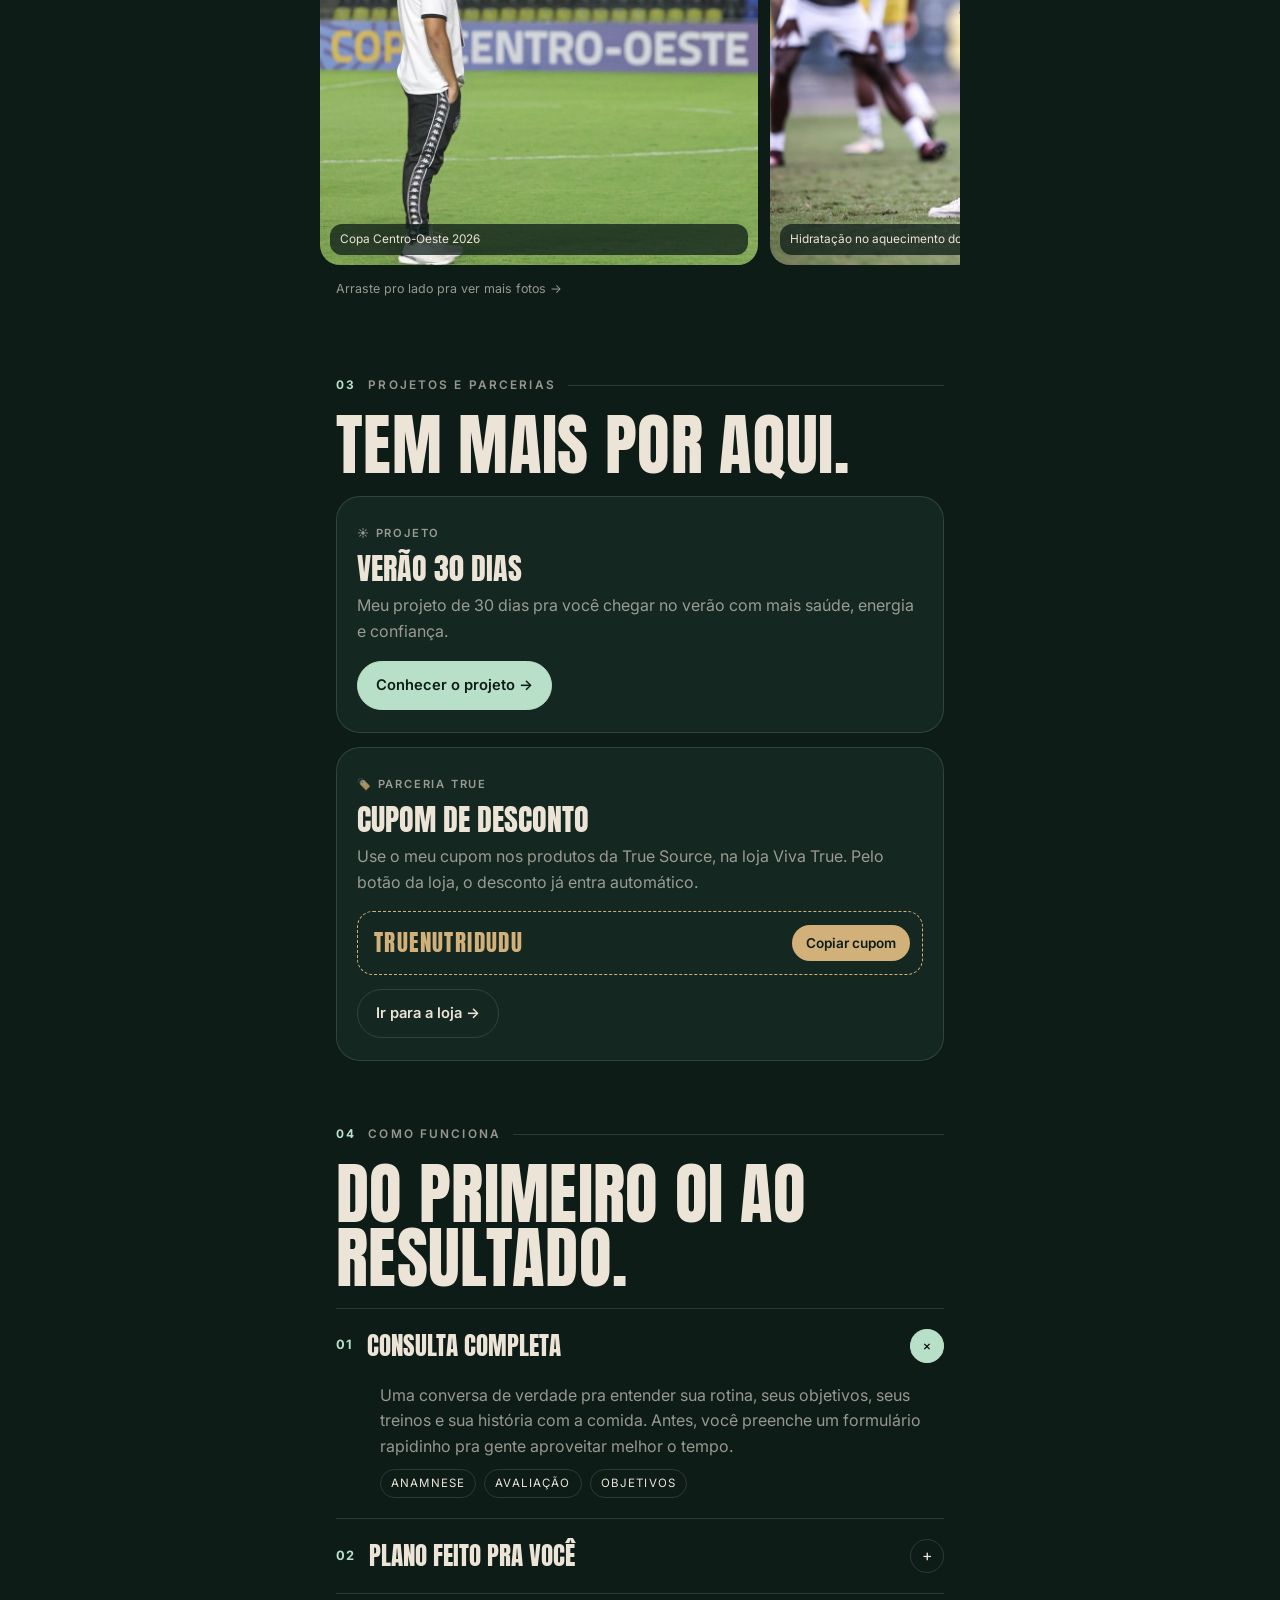
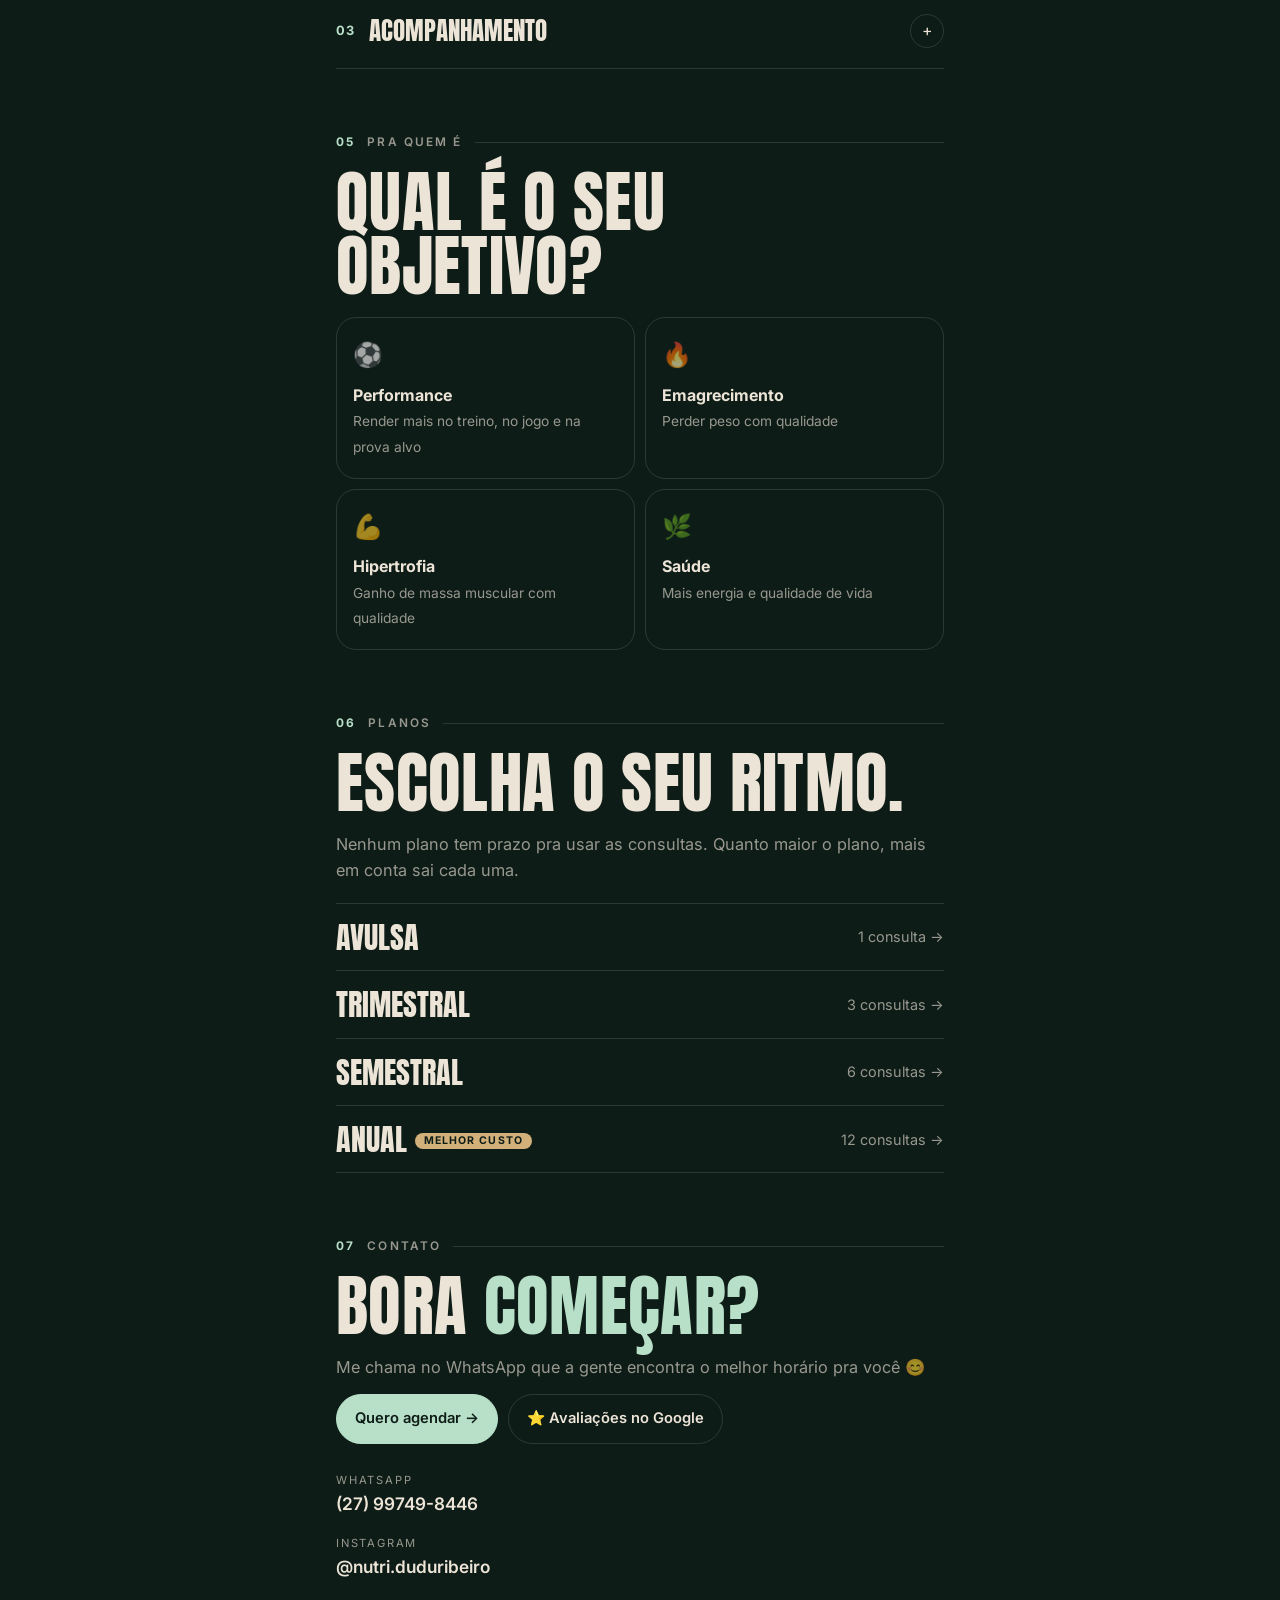
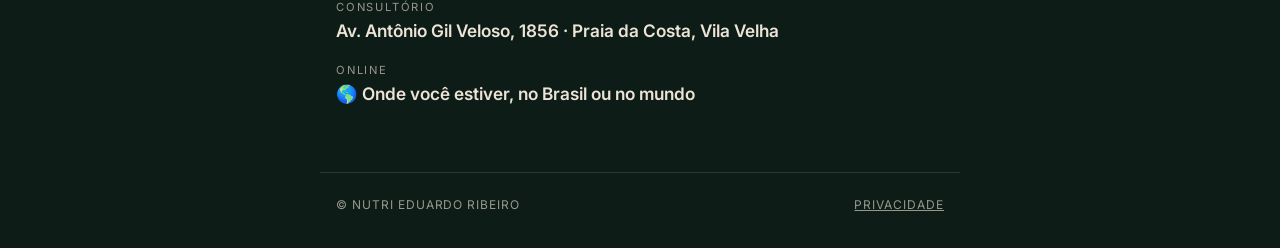
==== commit 8f68388e: "Site: legenda da foto de hidratação (aquecimento do jogo) Co-Authored-By: Claude Opus 5.5 <noreply@a" ====
--- a/index.html
+++ b/index.html
@@ -294,7 +294,7 @@
     </div>
     <div class="galeria" aria-label="Fotos no Rio Branco">
       <figure><img src="nutri/img/rb-centro-oeste.jpg" alt="Eduardo no gramado antes de jogo da Copa Centro-Oeste" loading="lazy"><figcaption>Copa Centro-Oeste 2026</figcaption></figure>
-      <figure><img src="nutri/img/rb-treino.jpg" alt="Eduardo levando hidratação no treino" loading="lazy"><figcaption>Hidratação no treino</figcaption></figure>
+      <figure><img src="nutri/img/rb-treino.jpg" alt="Eduardo levando hidratação no aquecimento antes do jogo" loading="lazy"><figcaption>Hidratação no aquecimento do jogo</figcaption></figure>
       <figure><img src="nutri/img/rb-hidratacao.jpg" alt="Eduardo preparando bebida para os atletas" loading="lazy"><figcaption>Suplementação dos atletas</figcaption></figure>
       <figure><img src="nutri/img/rb-campo.jpg" alt="Eduardo no gramado em noite de jogo" loading="lazy"><figcaption>Dia de jogo</figcaption></figure>
       <figure><img src="nutri/img/rb-torcida.jpg" alt="Eduardo comemorando no gramado com a torcida ao fundo" loading="lazy"><figcaption>Comemoração com a torcida</figcaption></figure>
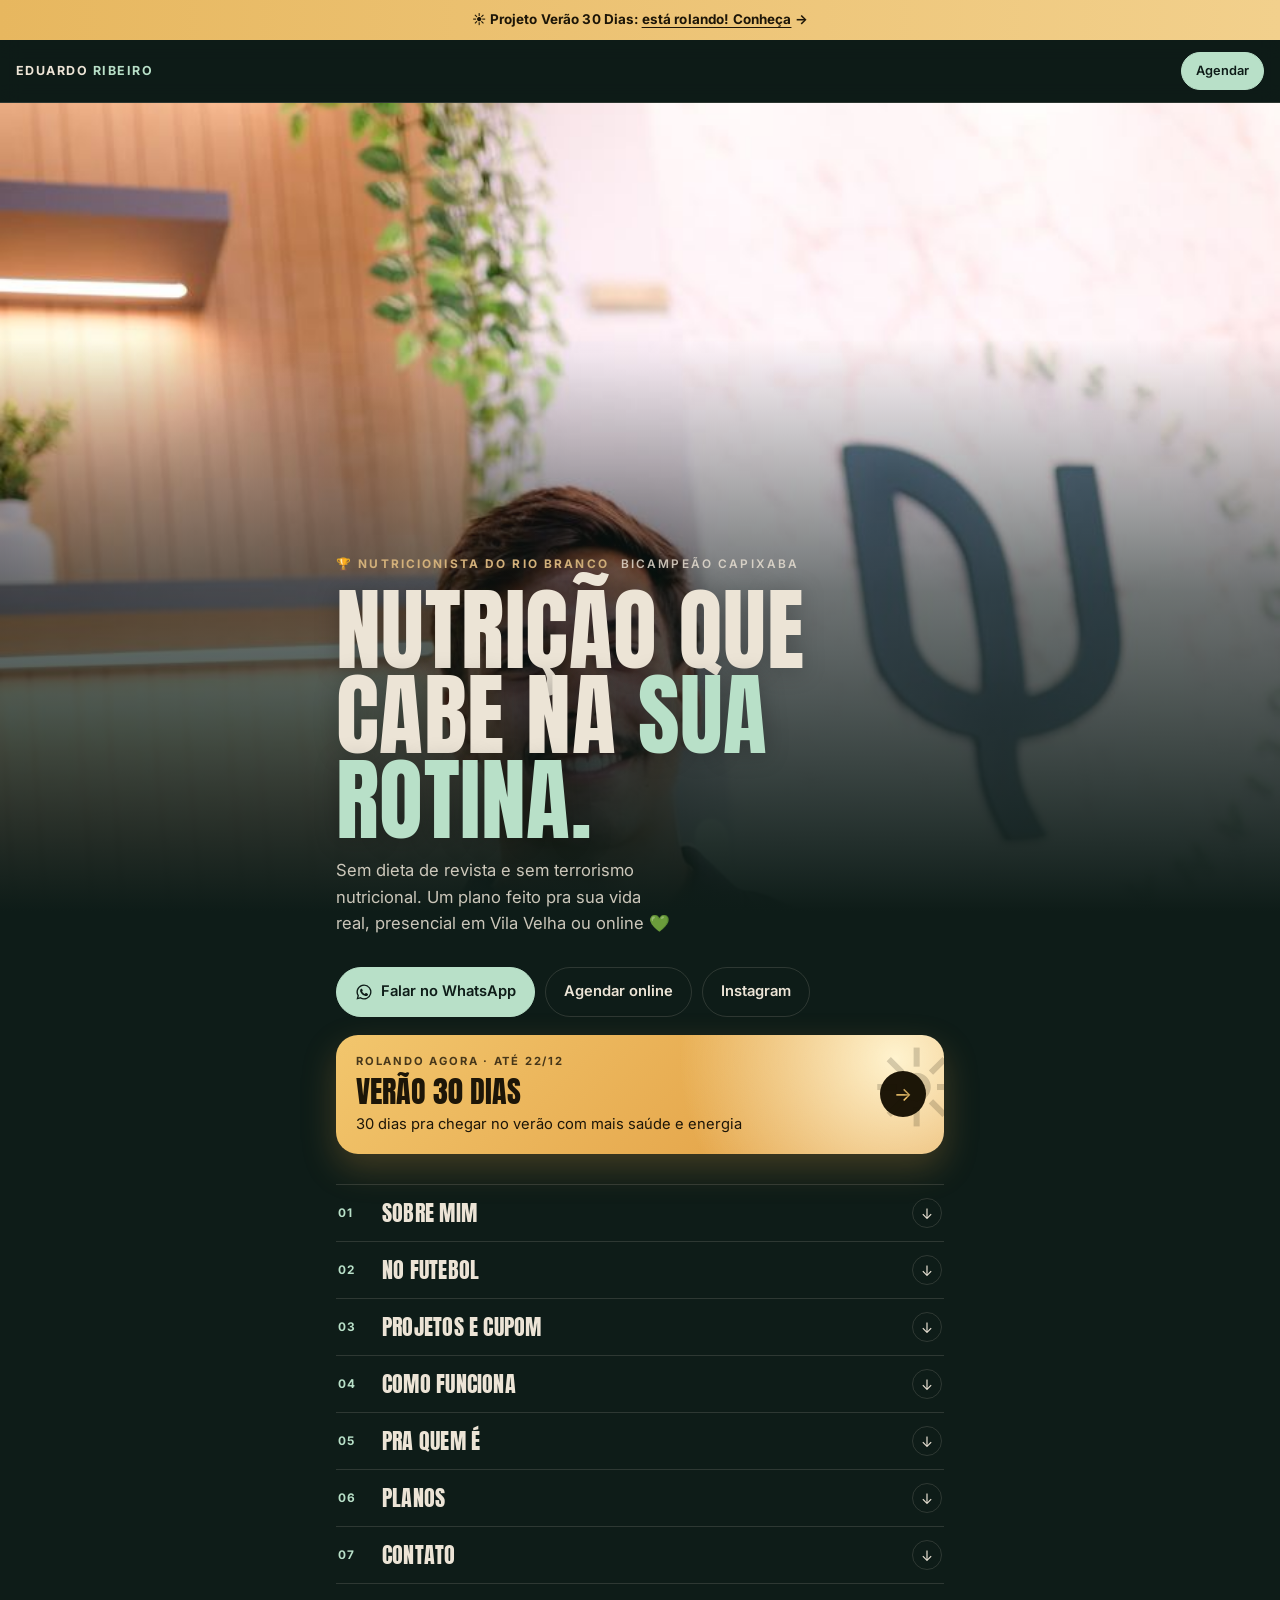
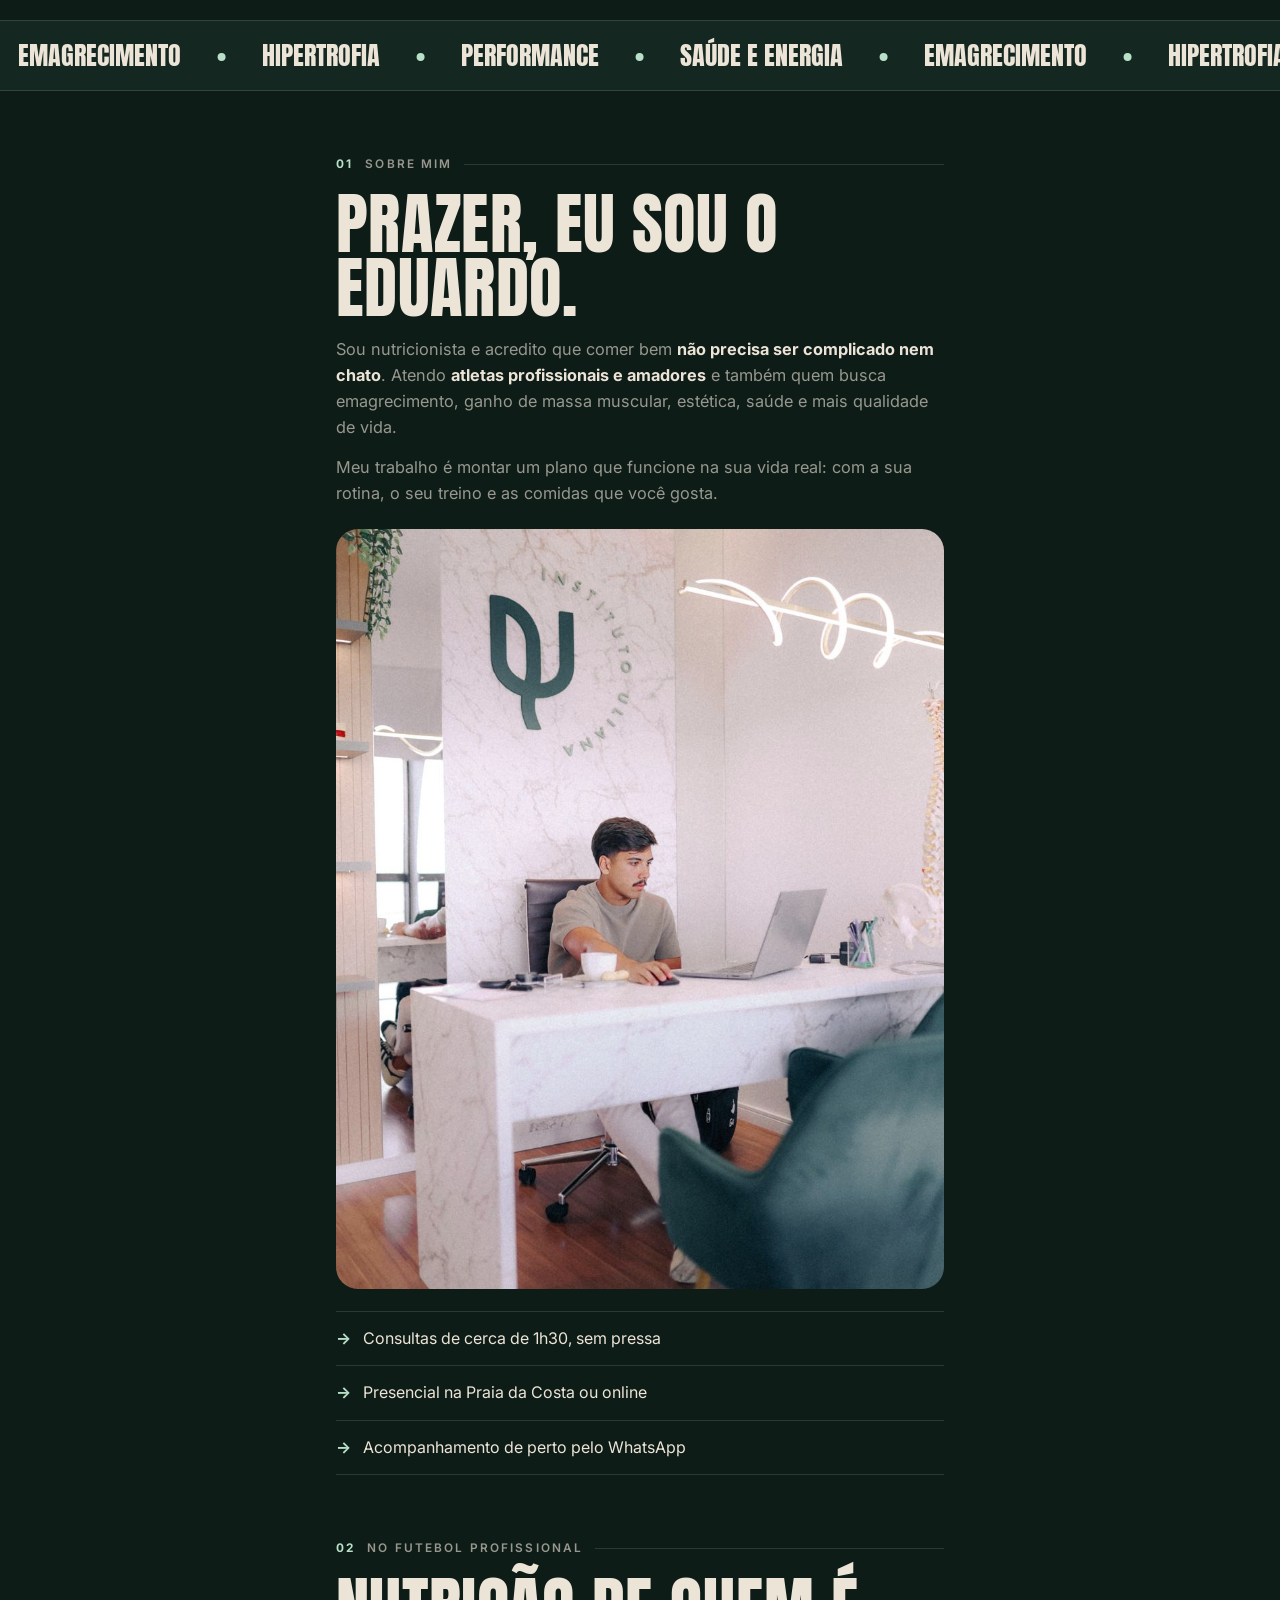
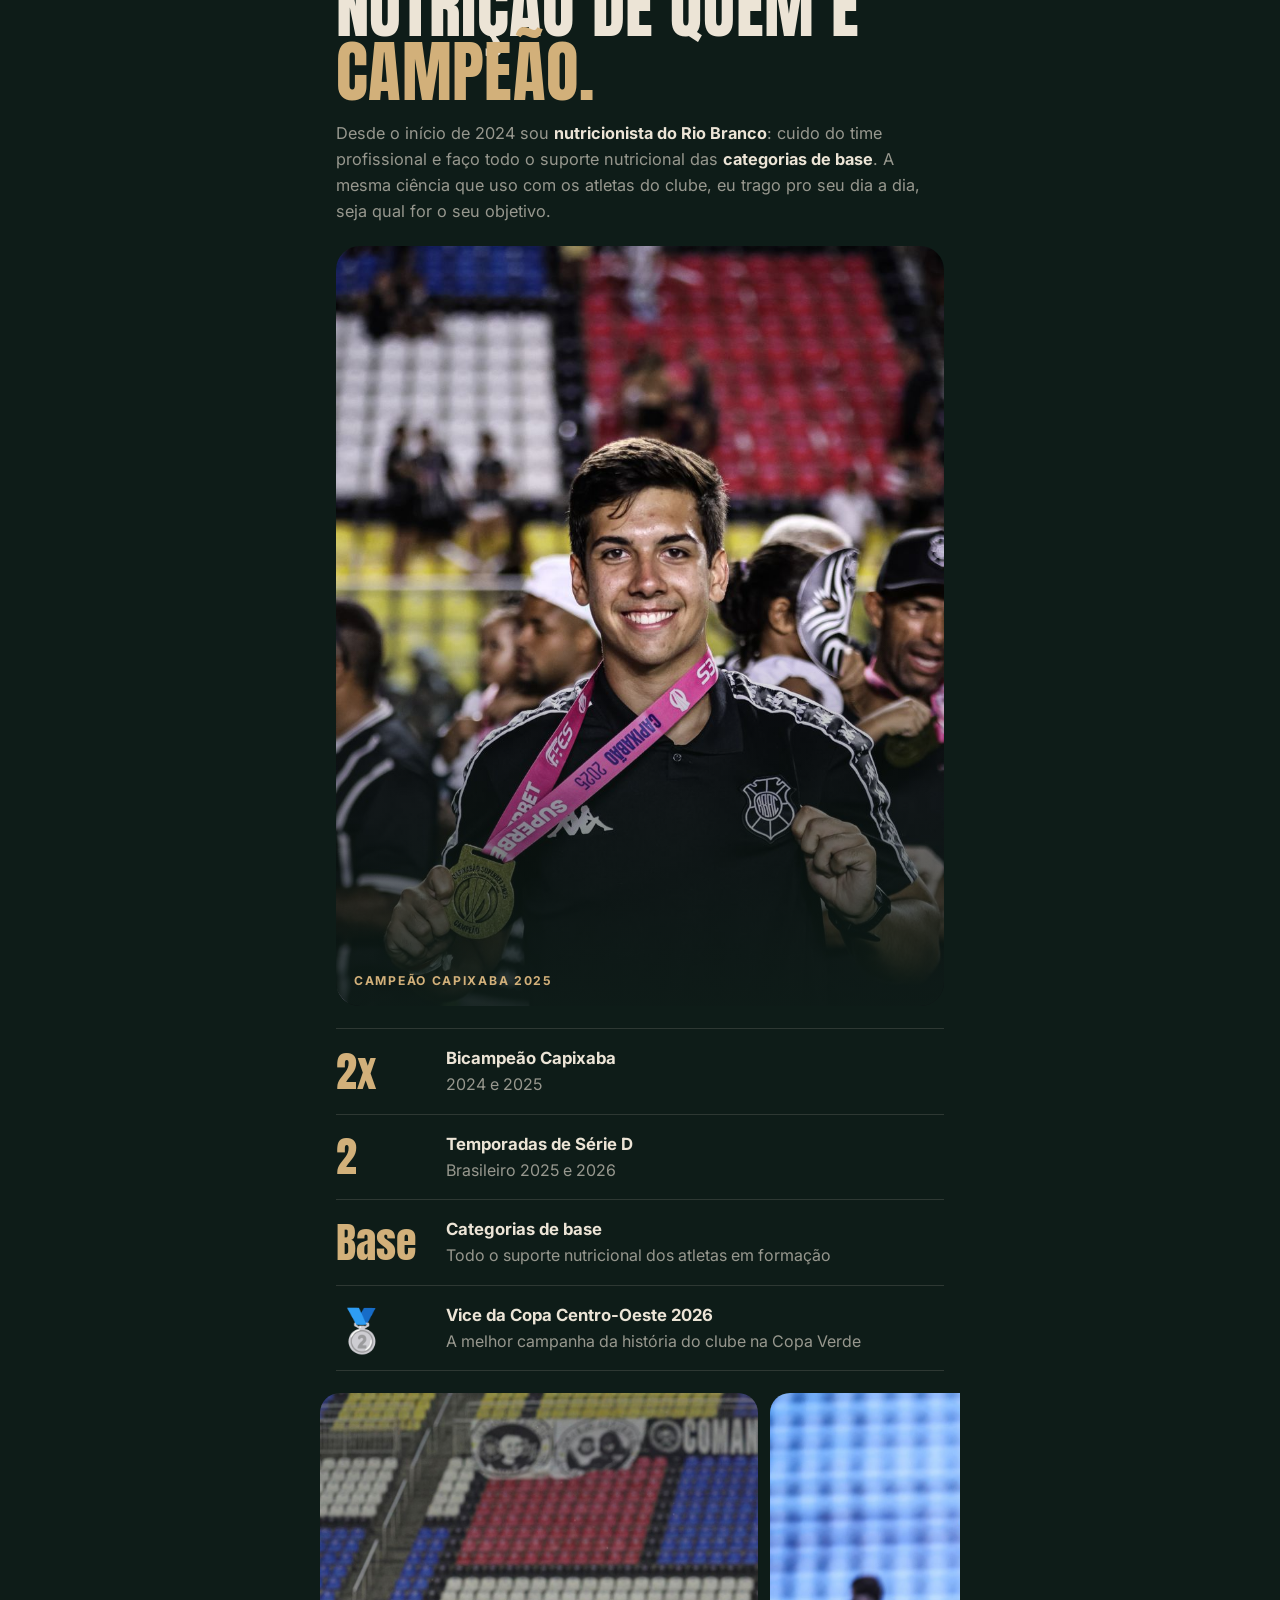
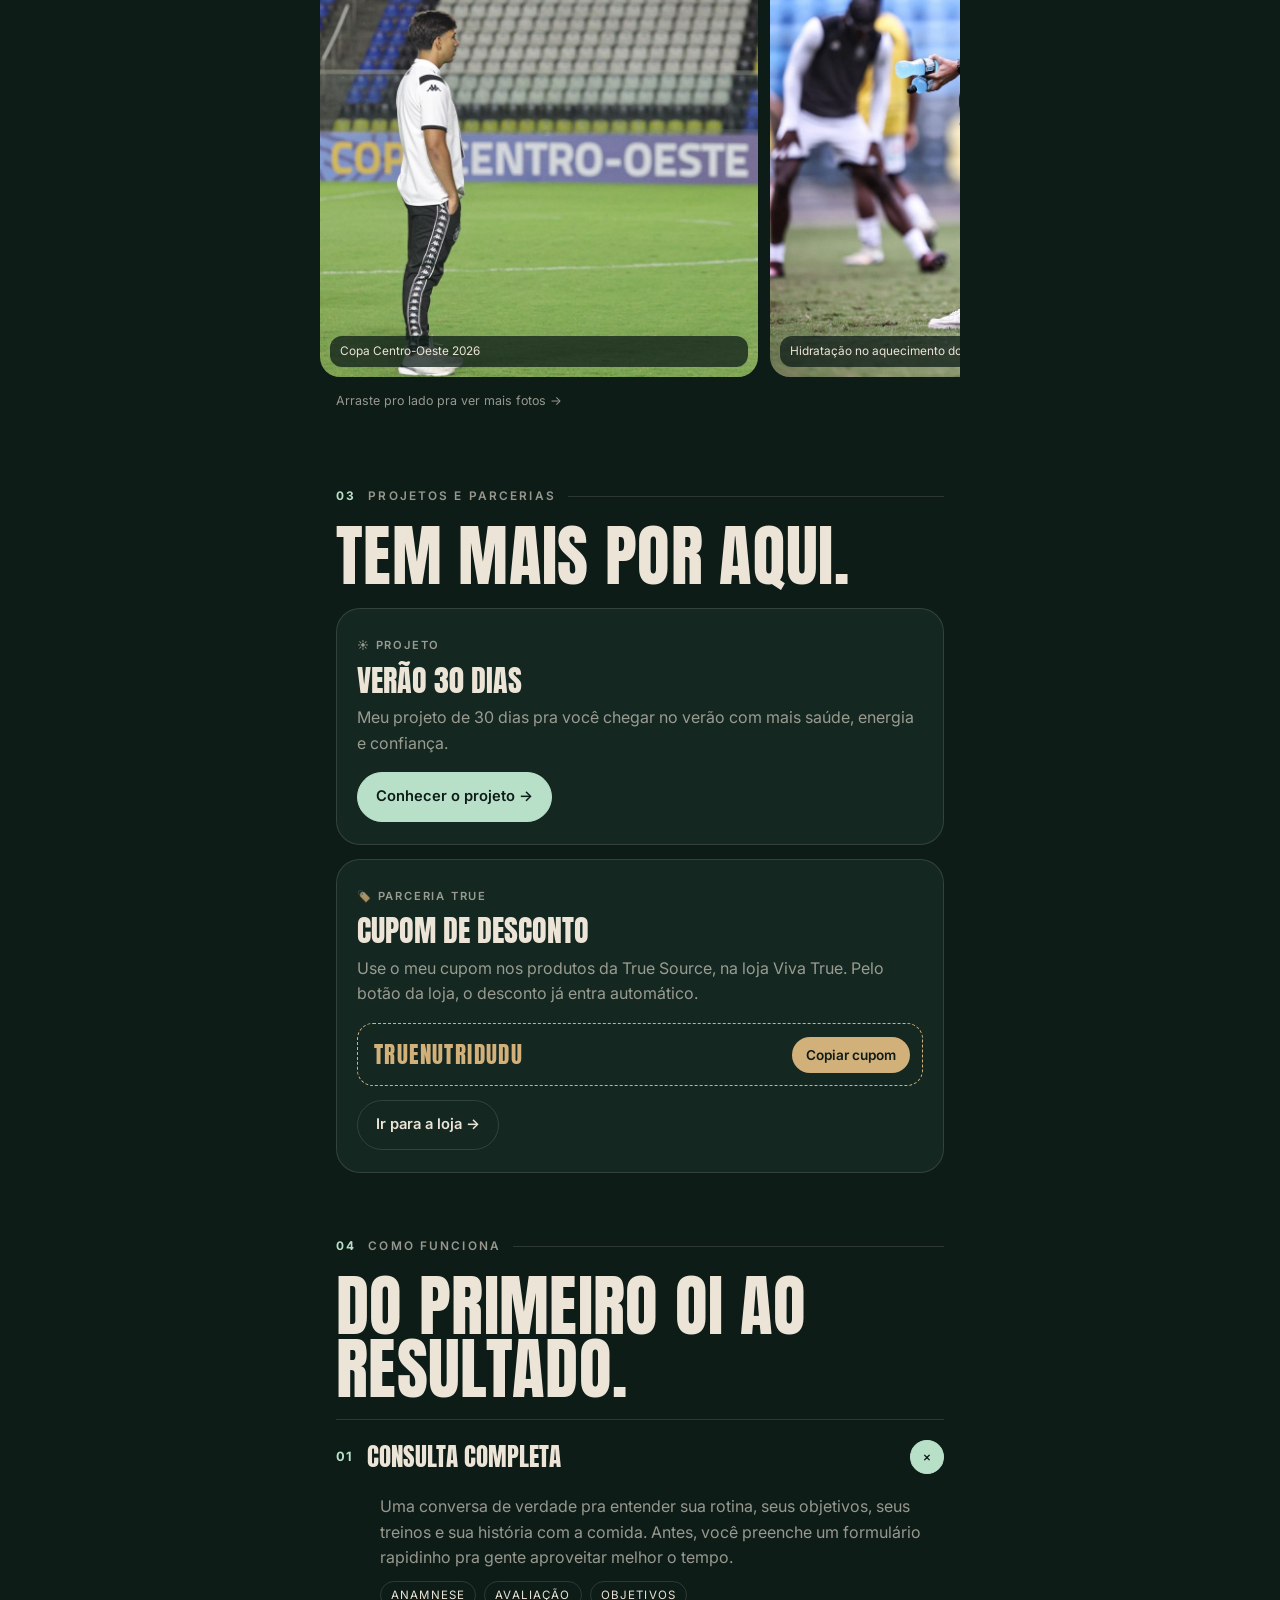
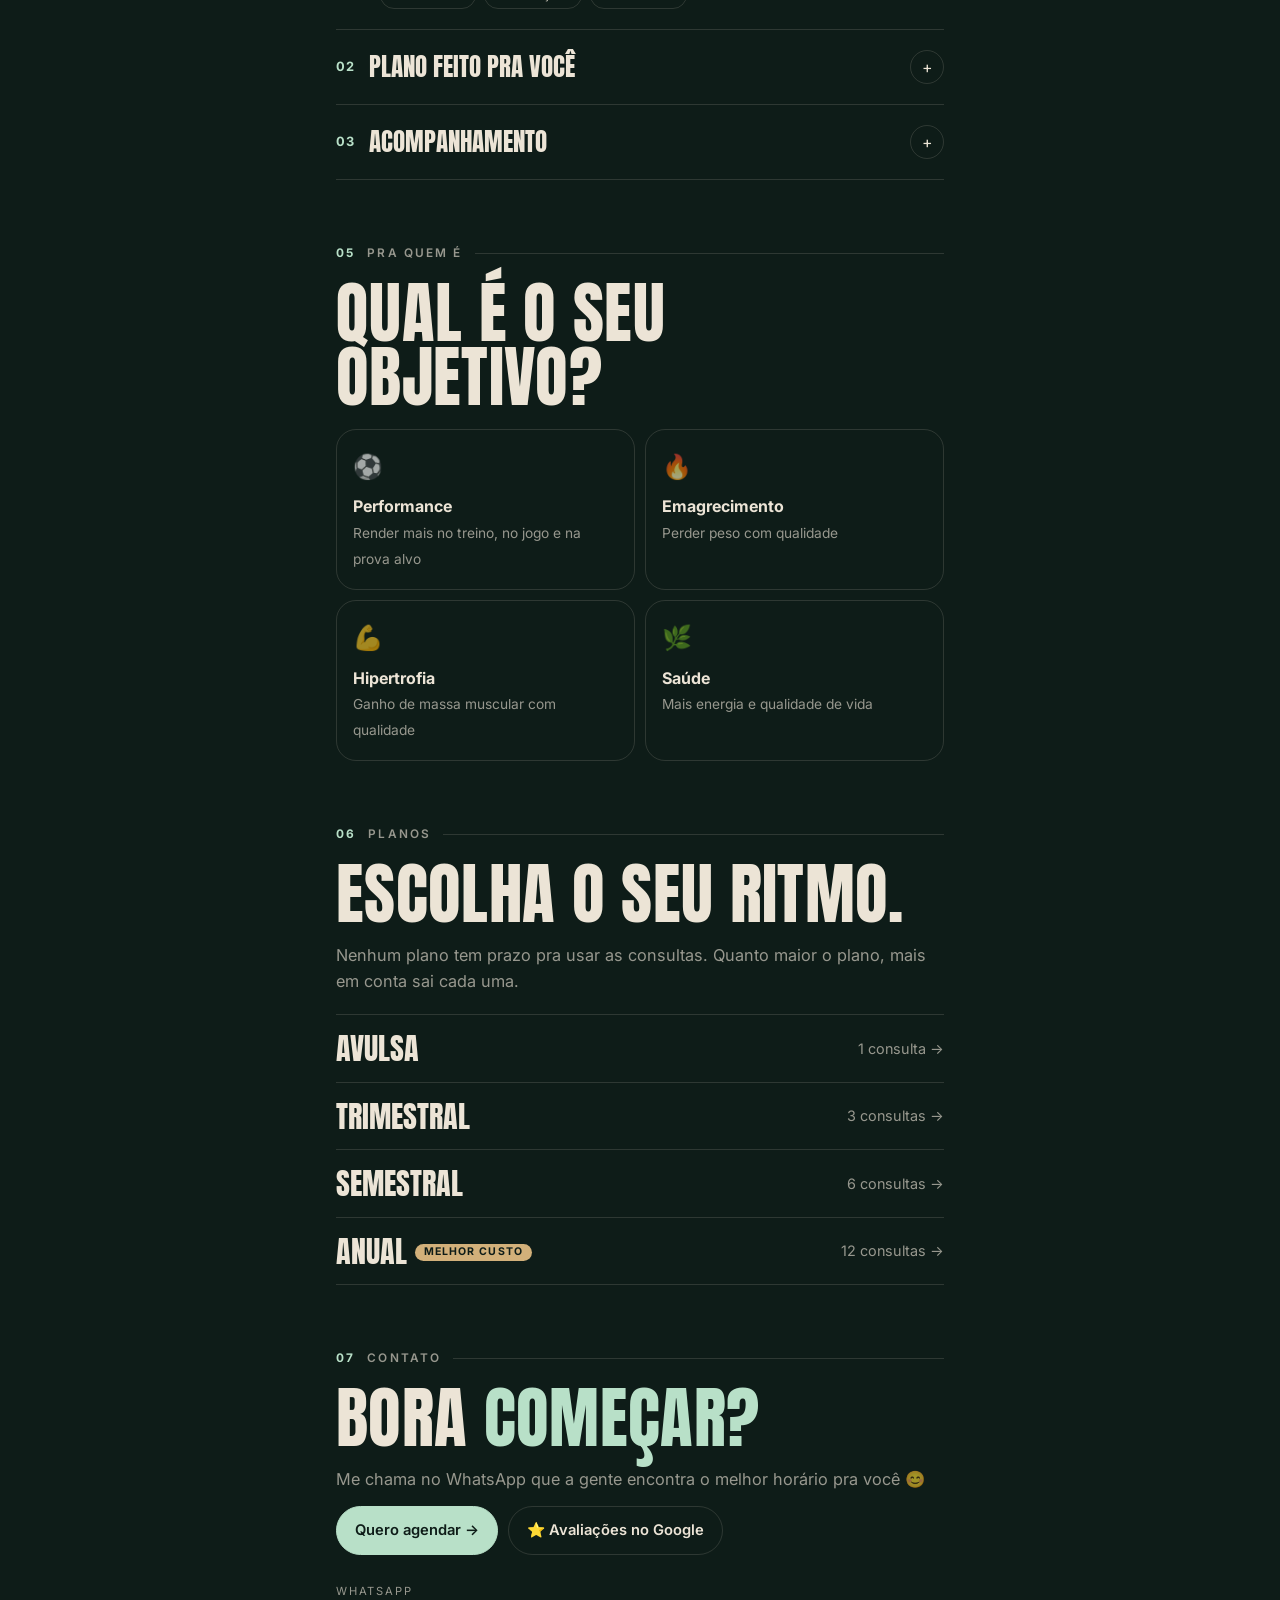
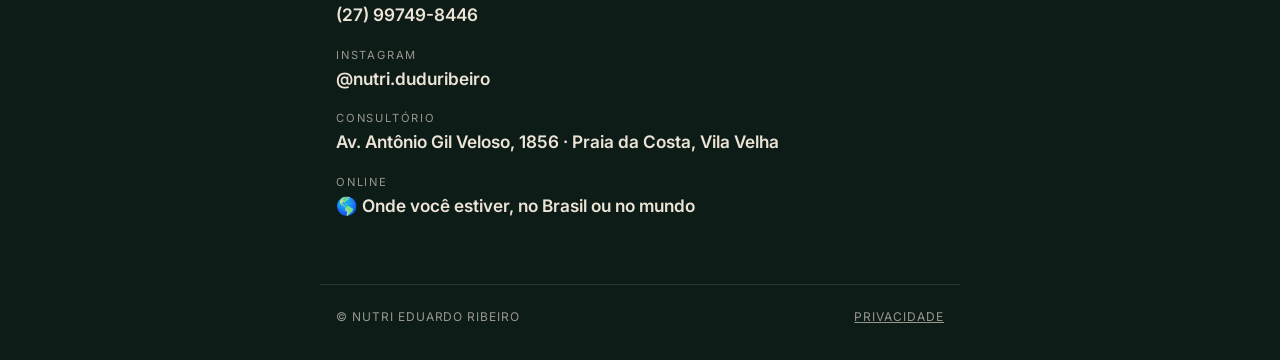
==== commit 98764f1c: "Rio Branco: categorias de base no site e no assistente do WhatsApp Co-Authored-By: Claude Opus 5.5 <" ====
--- a/index.html
+++ b/index.html
@@ -285,11 +285,12 @@
   <section id="rio-branco" class="surge" aria-labelledby="t-clube">
     <div class="rotulo"><b>02</b> No futebol profissional</div>
     <h2 class="display" id="t-clube">Nutrição de quem é <span style="color:var(--dourado)">campeão.</span></h2>
-    <p class="texto">Desde o início de 2024 sou <strong>nutricionista do Rio Branco</strong>, no futebol profissional capixaba. A mesma ciência que uso com os atletas do clube, eu trago pro seu dia a dia, seja qual for o seu objetivo.</p>
+    <p class="texto">Desde o início de 2024 sou <strong>nutricionista do Rio Branco</strong>: cuido do time profissional e faço todo o suporte nutricional das <strong>categorias de base</strong>. A mesma ciência que uso com os atletas do clube, eu trago pro seu dia a dia, seja qual for o seu objetivo.</p>
     <figure class="clube-destaque" style="margin-left:0;margin-right:0"><img src="nutri/img/rb-medalha.jpg" alt="Eduardo com a medalha de campeão do Capixabão 2025" loading="lazy"><figcaption>Campeão Capixaba 2025</figcaption></figure>
     <div class="numeros">
       <div class="numero"><strong>2x</strong><span><b>Bicampeão Capixaba</b>2024 e 2025</span></div>
       <div class="numero"><strong>2</strong><span><b>Temporadas de Série D</b>Brasileiro 2025 e 2026</span></div>
+      <div class="numero"><strong>Base</strong><span><b>Categorias de base</b>Todo o suporte nutricional dos atletas em formação</span></div>
       <div class="numero"><strong>🥈</strong><span><b>Vice da Copa Centro-Oeste 2026</b>A melhor campanha da história do clube na Copa Verde</span></div>
     </div>
     <div class="galeria" aria-label="Fotos no Rio Branco">
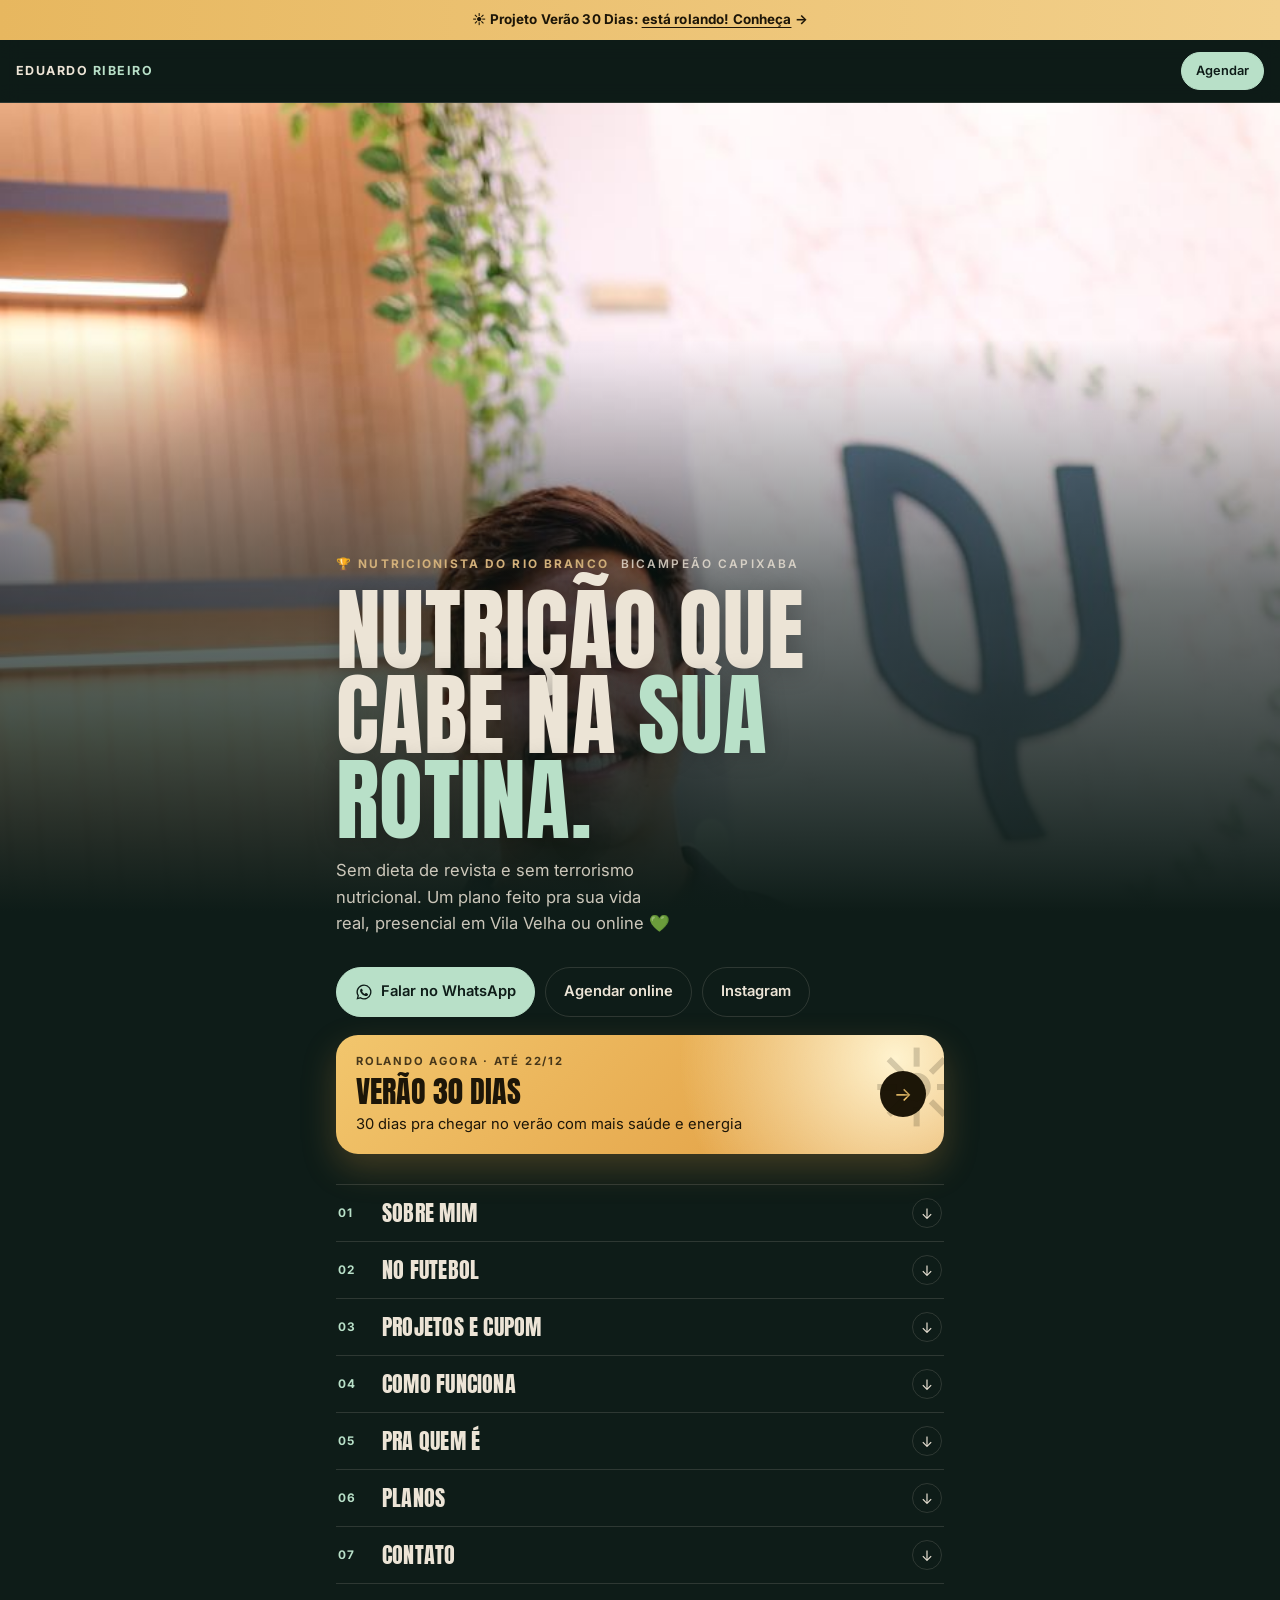
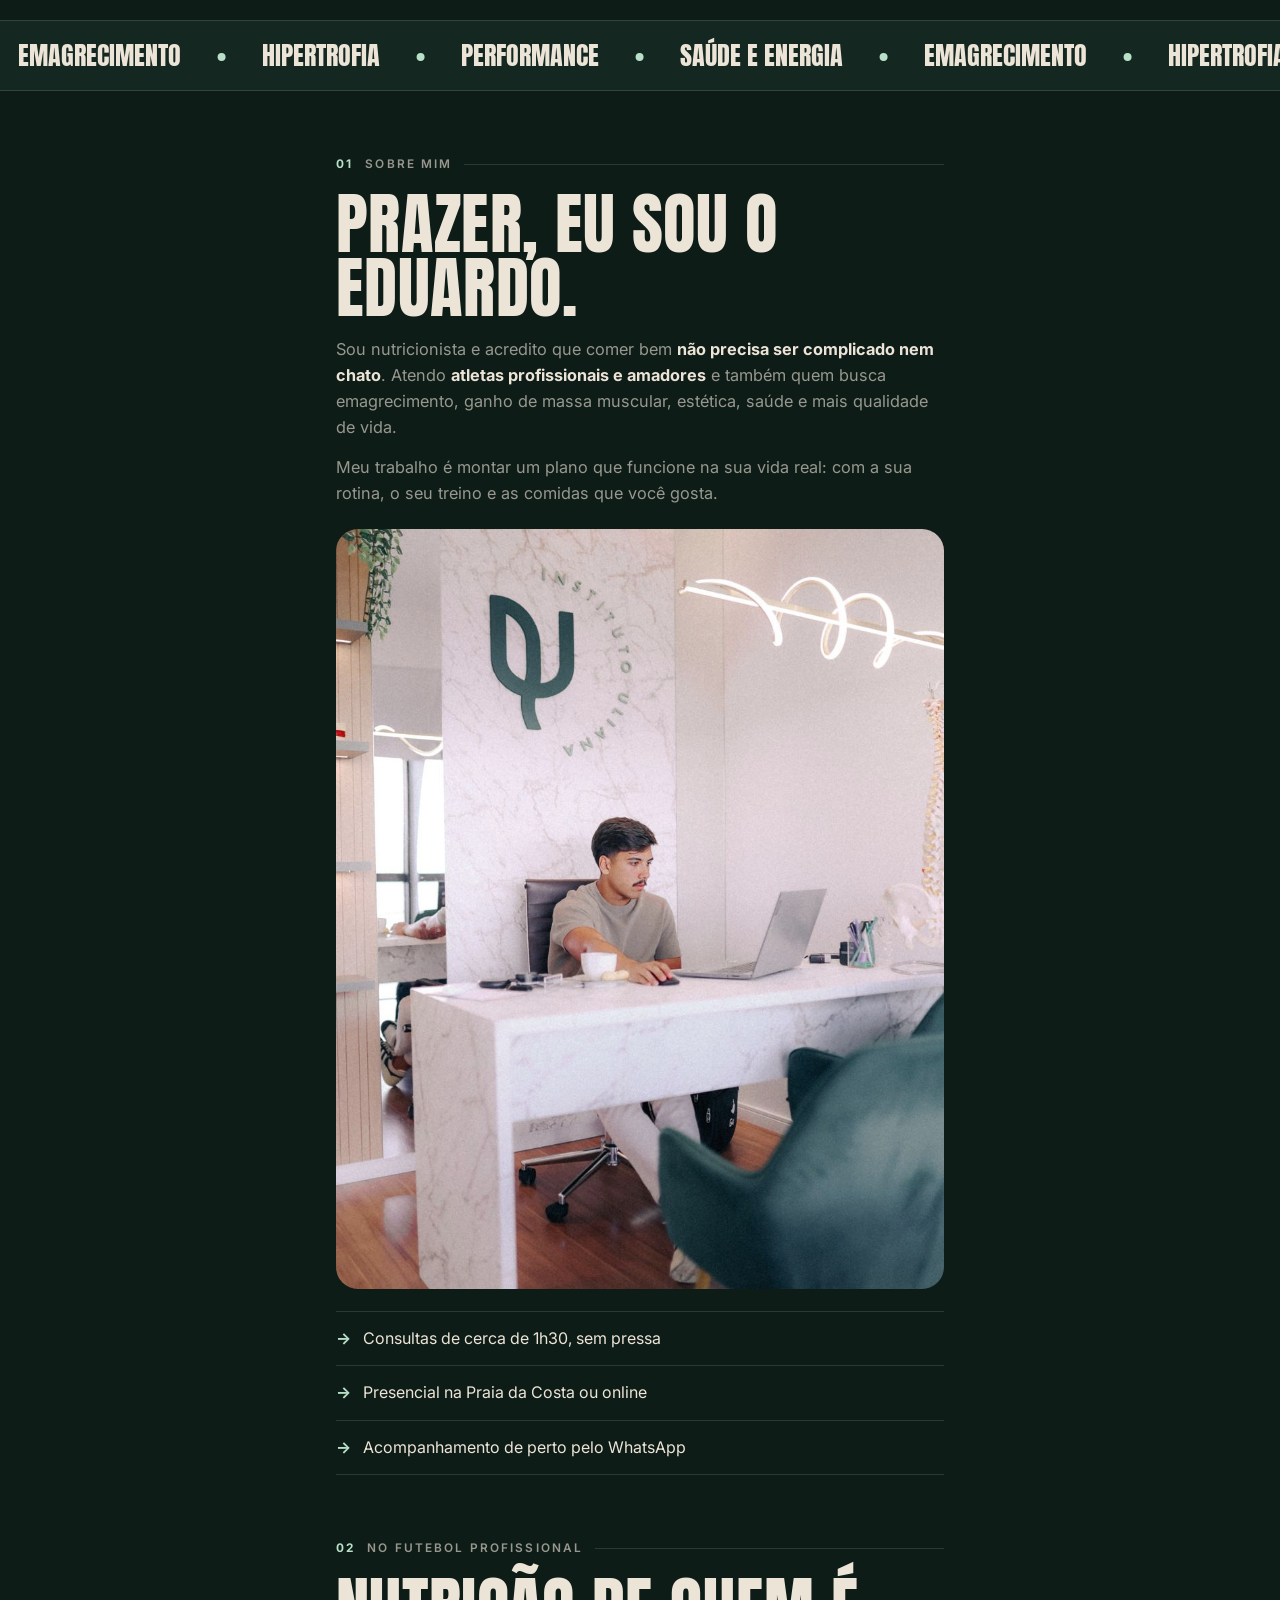
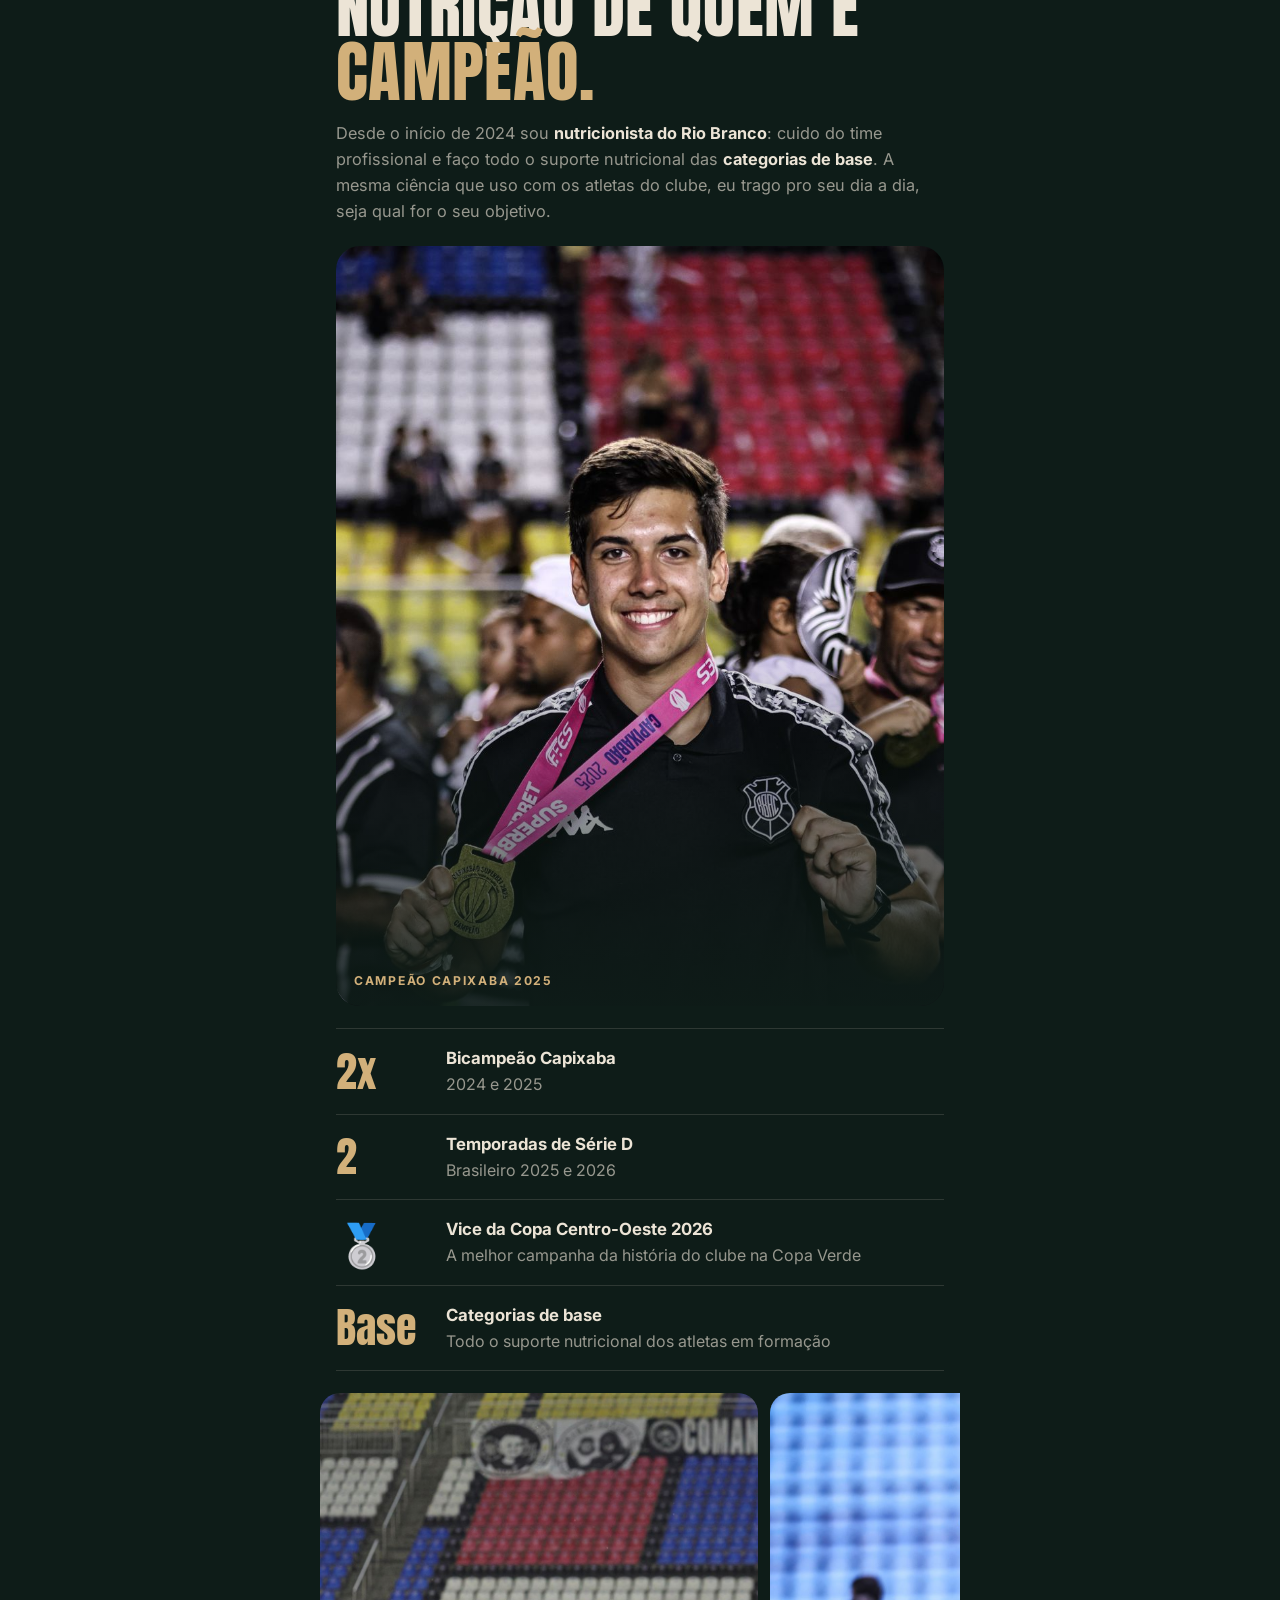
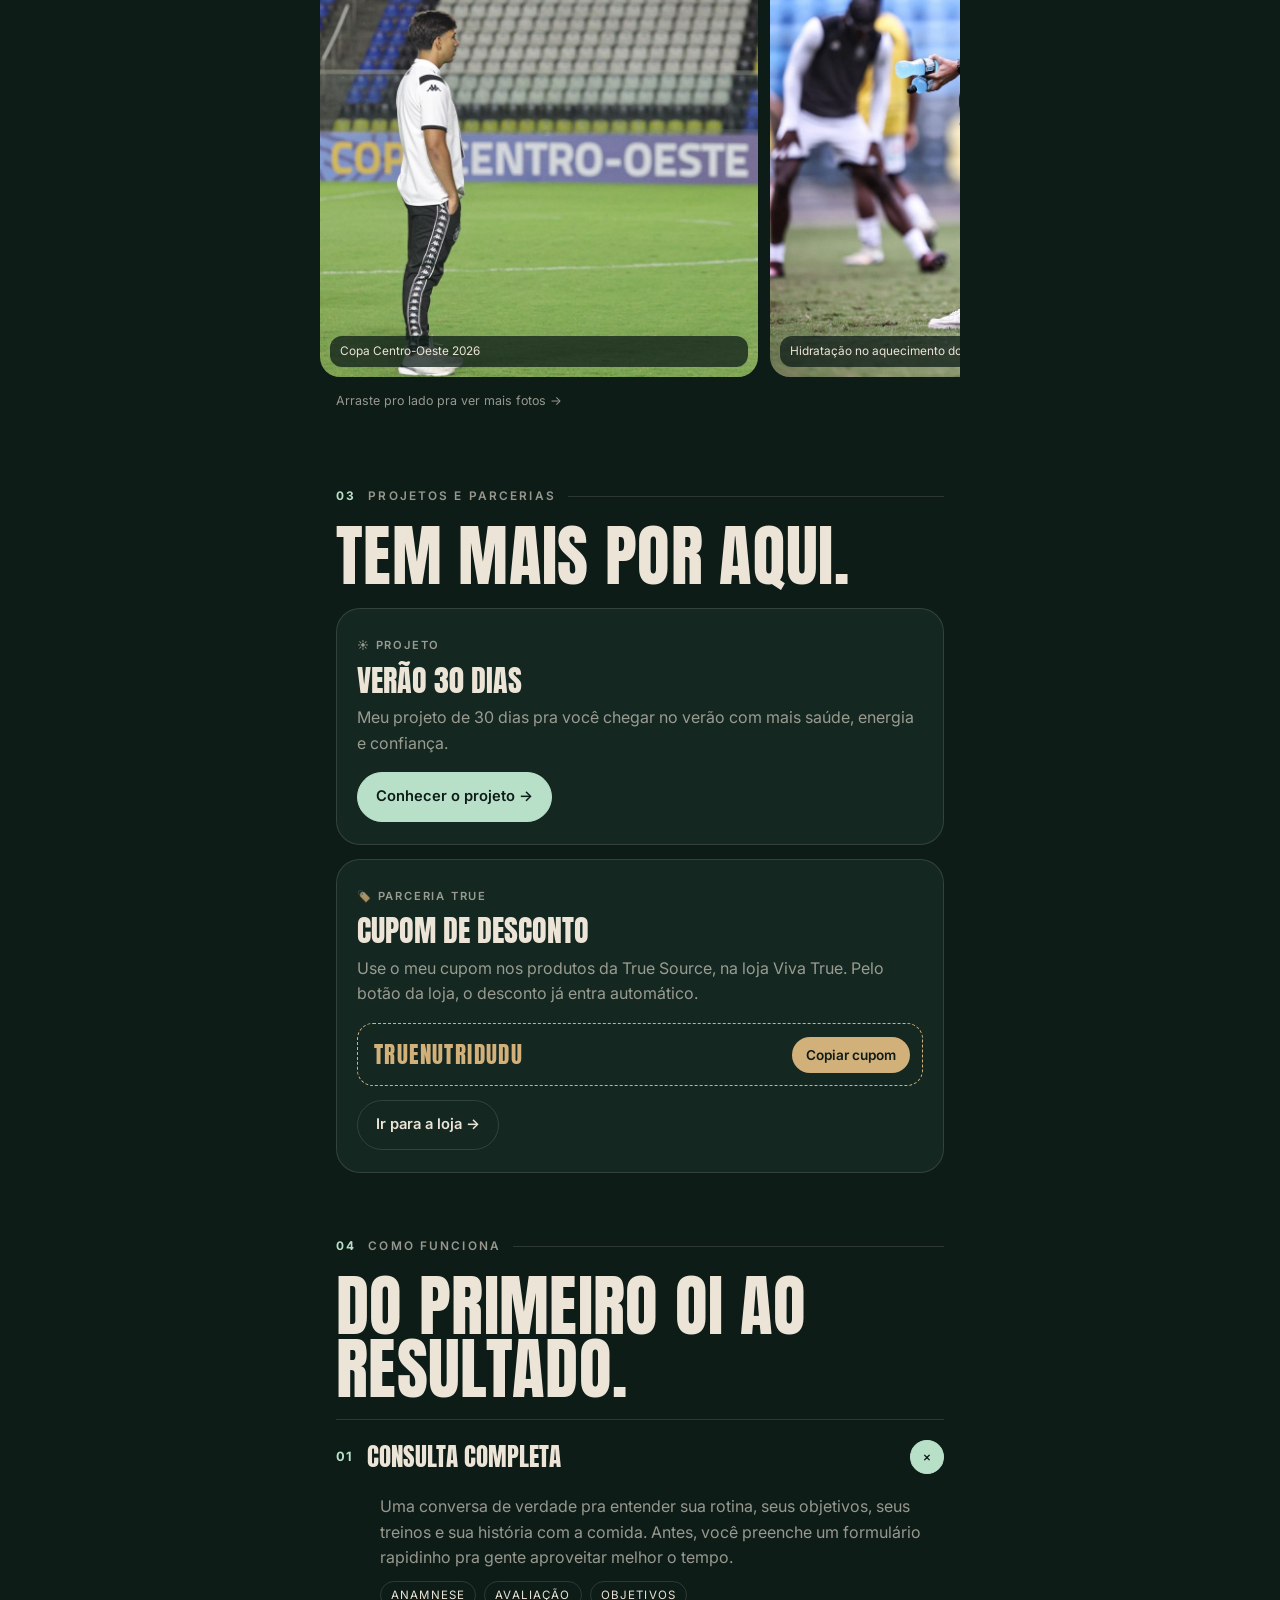
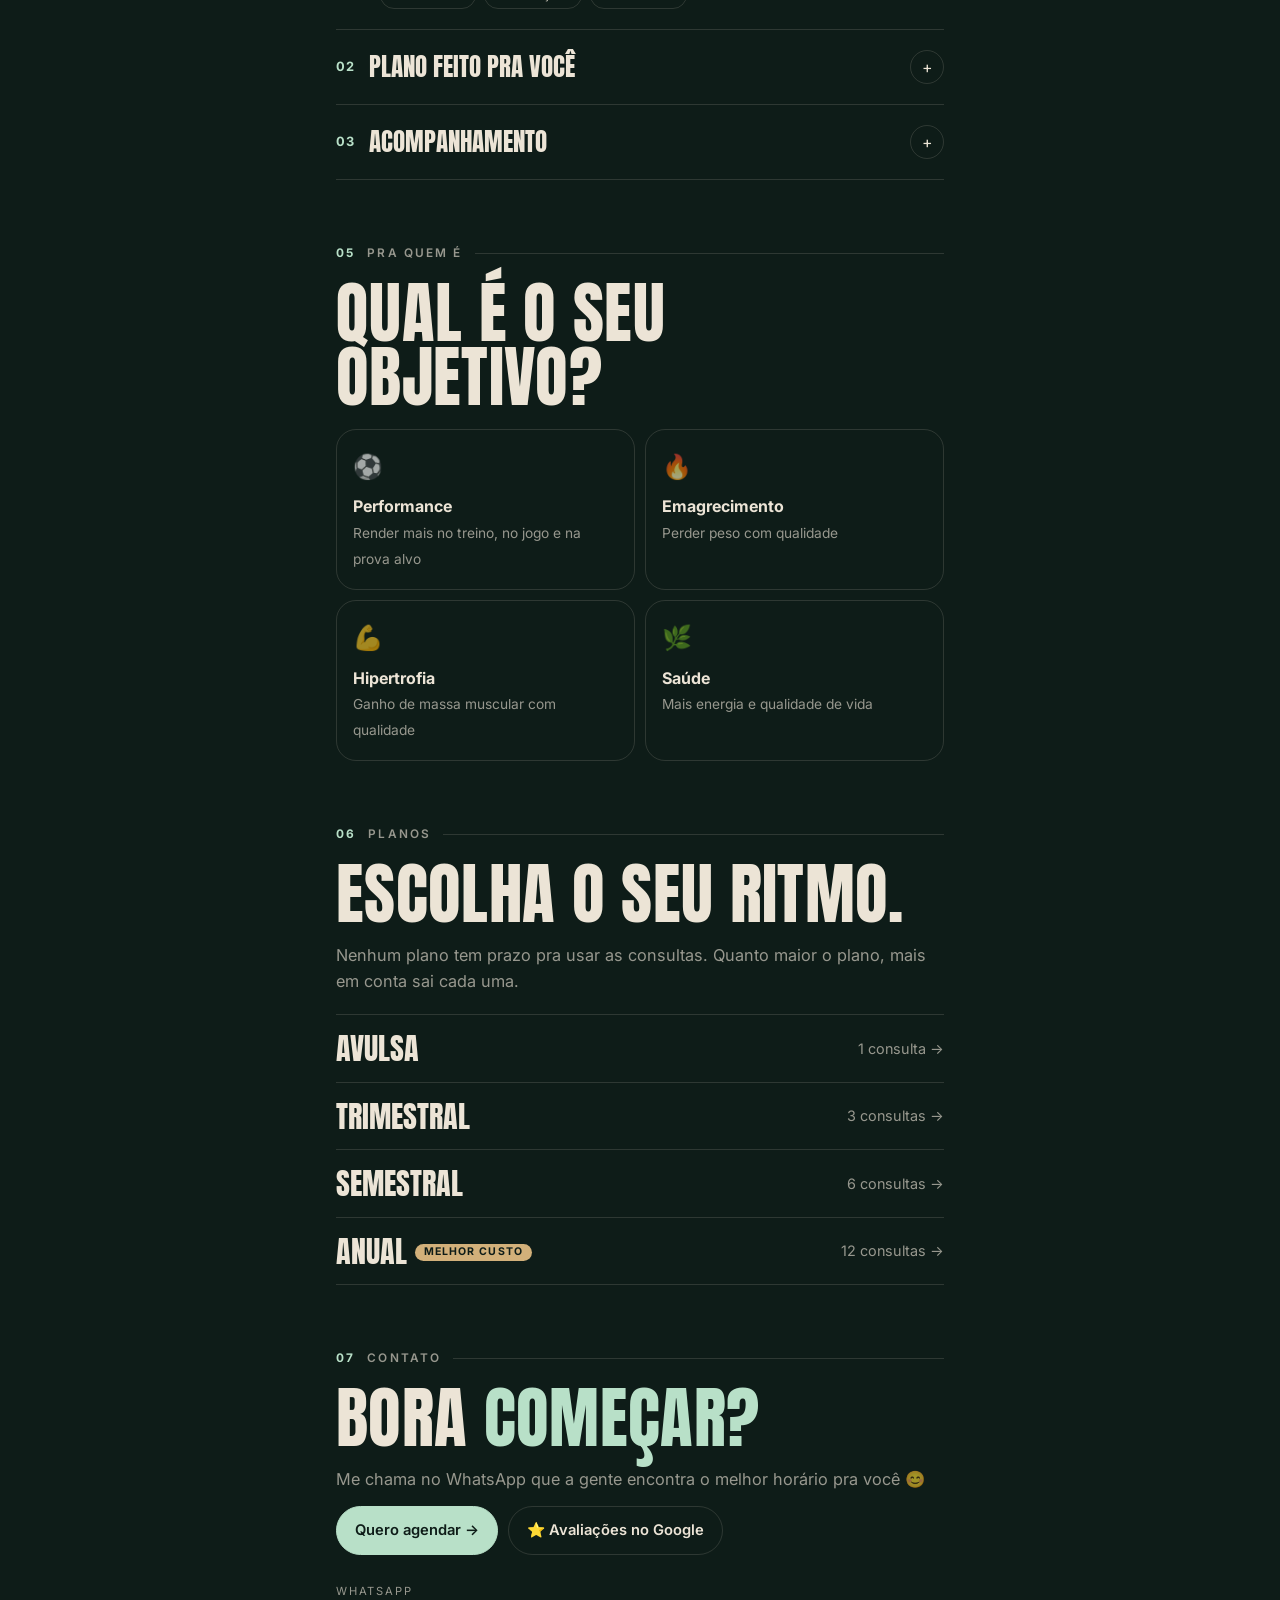
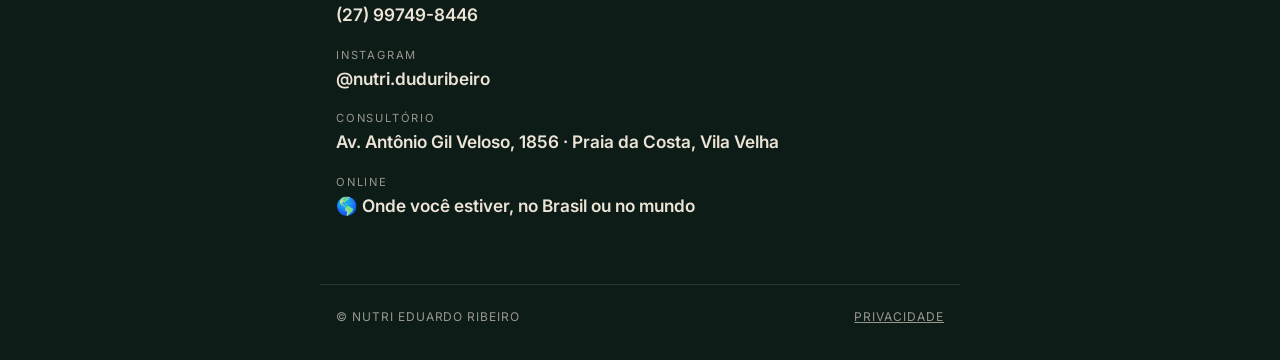
==== commit 03572f83: "Site: categorias de base como último destaque do Rio Branco Co-Authored-By: Claude Opus 5.5 <noreply" ====
--- a/index.html
+++ b/index.html
@@ -290,8 +290,8 @@
     <div class="numeros">
       <div class="numero"><strong>2x</strong><span><b>Bicampeão Capixaba</b>2024 e 2025</span></div>
       <div class="numero"><strong>2</strong><span><b>Temporadas de Série D</b>Brasileiro 2025 e 2026</span></div>
+      <div class="numero"><strong>🥈</strong><span><b>Vice da Copa Centro-Oeste 2026</b>A melhor campanha da história do clube na Copa Verde</span></div>
       <div class="numero"><strong>Base</strong><span><b>Categorias de base</b>Todo o suporte nutricional dos atletas em formação</span></div>
-      <div class="numero"><strong>🥈</strong><span><b>Vice da Copa Centro-Oeste 2026</b>A melhor campanha da história do clube na Copa Verde</span></div>
     </div>
     <div class="galeria" aria-label="Fotos no Rio Branco">
       <figure><img src="nutri/img/rb-centro-oeste.jpg" alt="Eduardo no gramado antes de jogo da Copa Centro-Oeste" loading="lazy"><figcaption>Copa Centro-Oeste 2026</figcaption></figure>
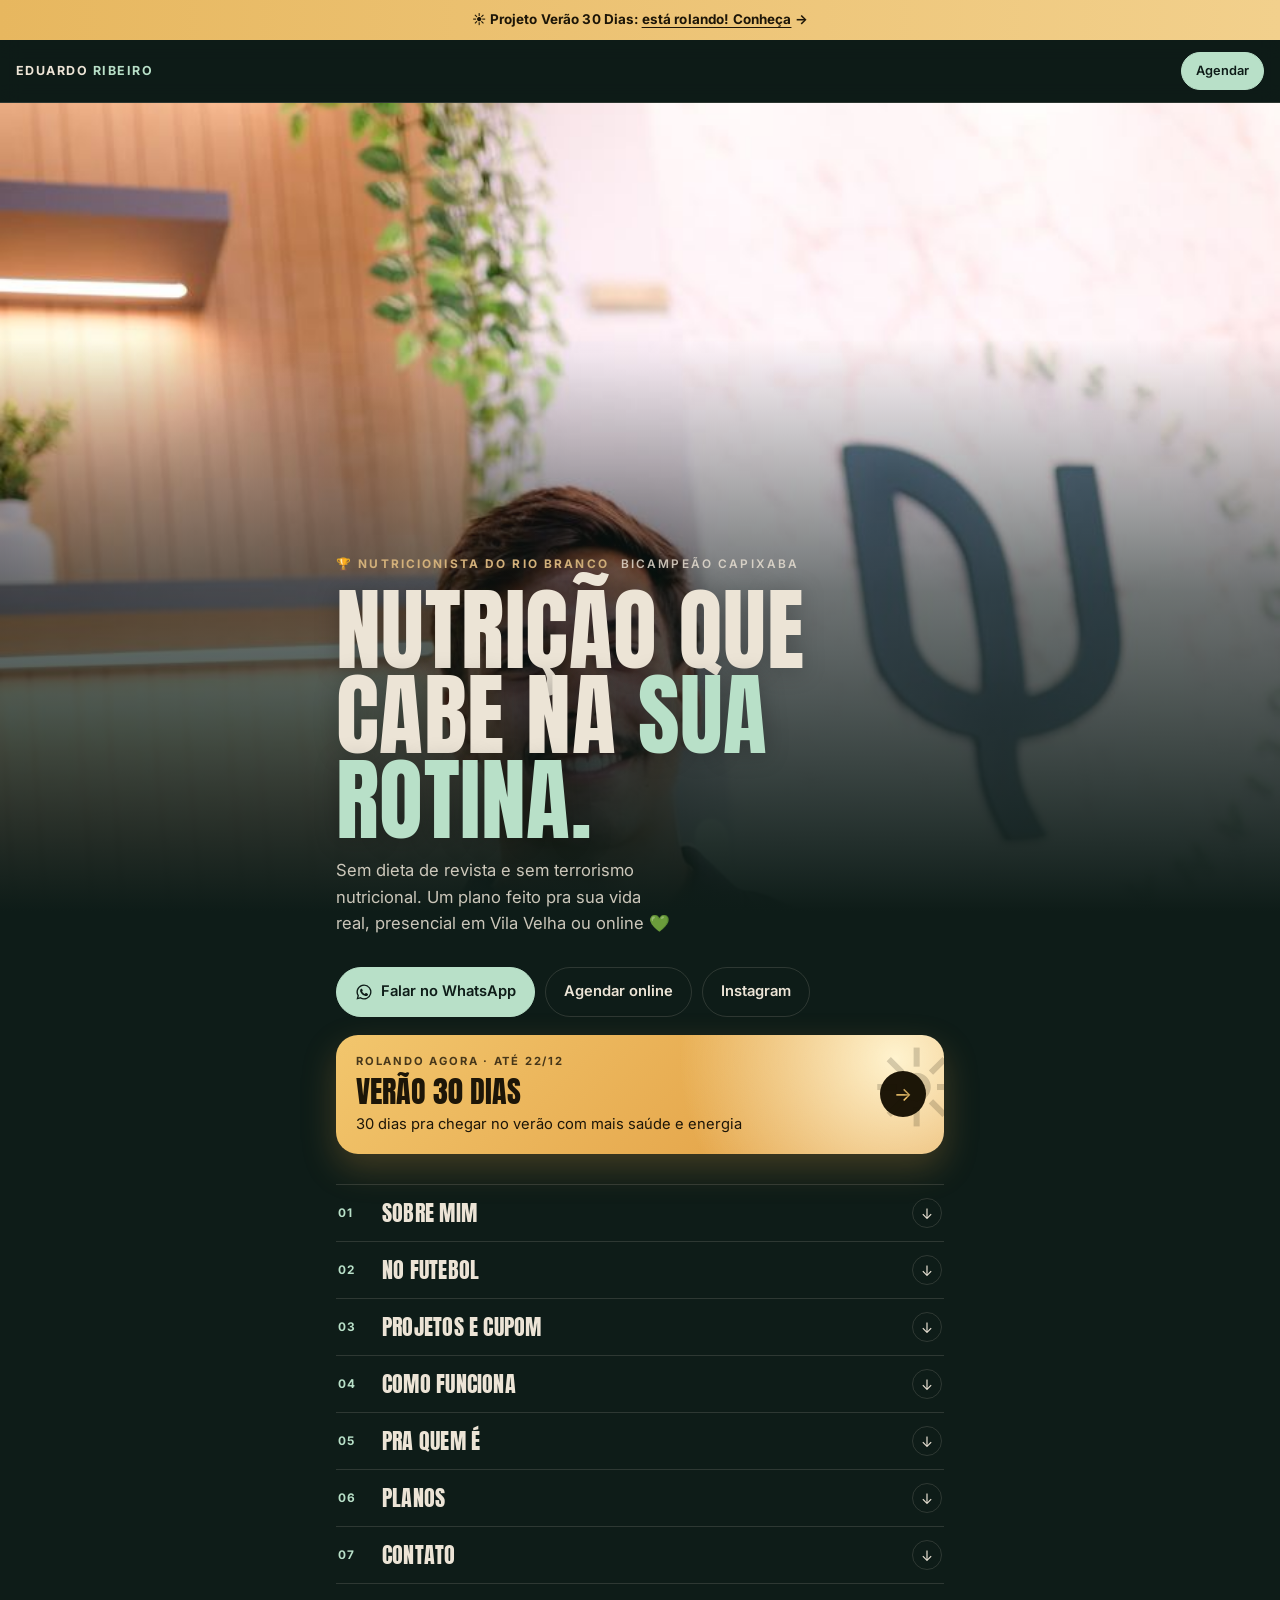
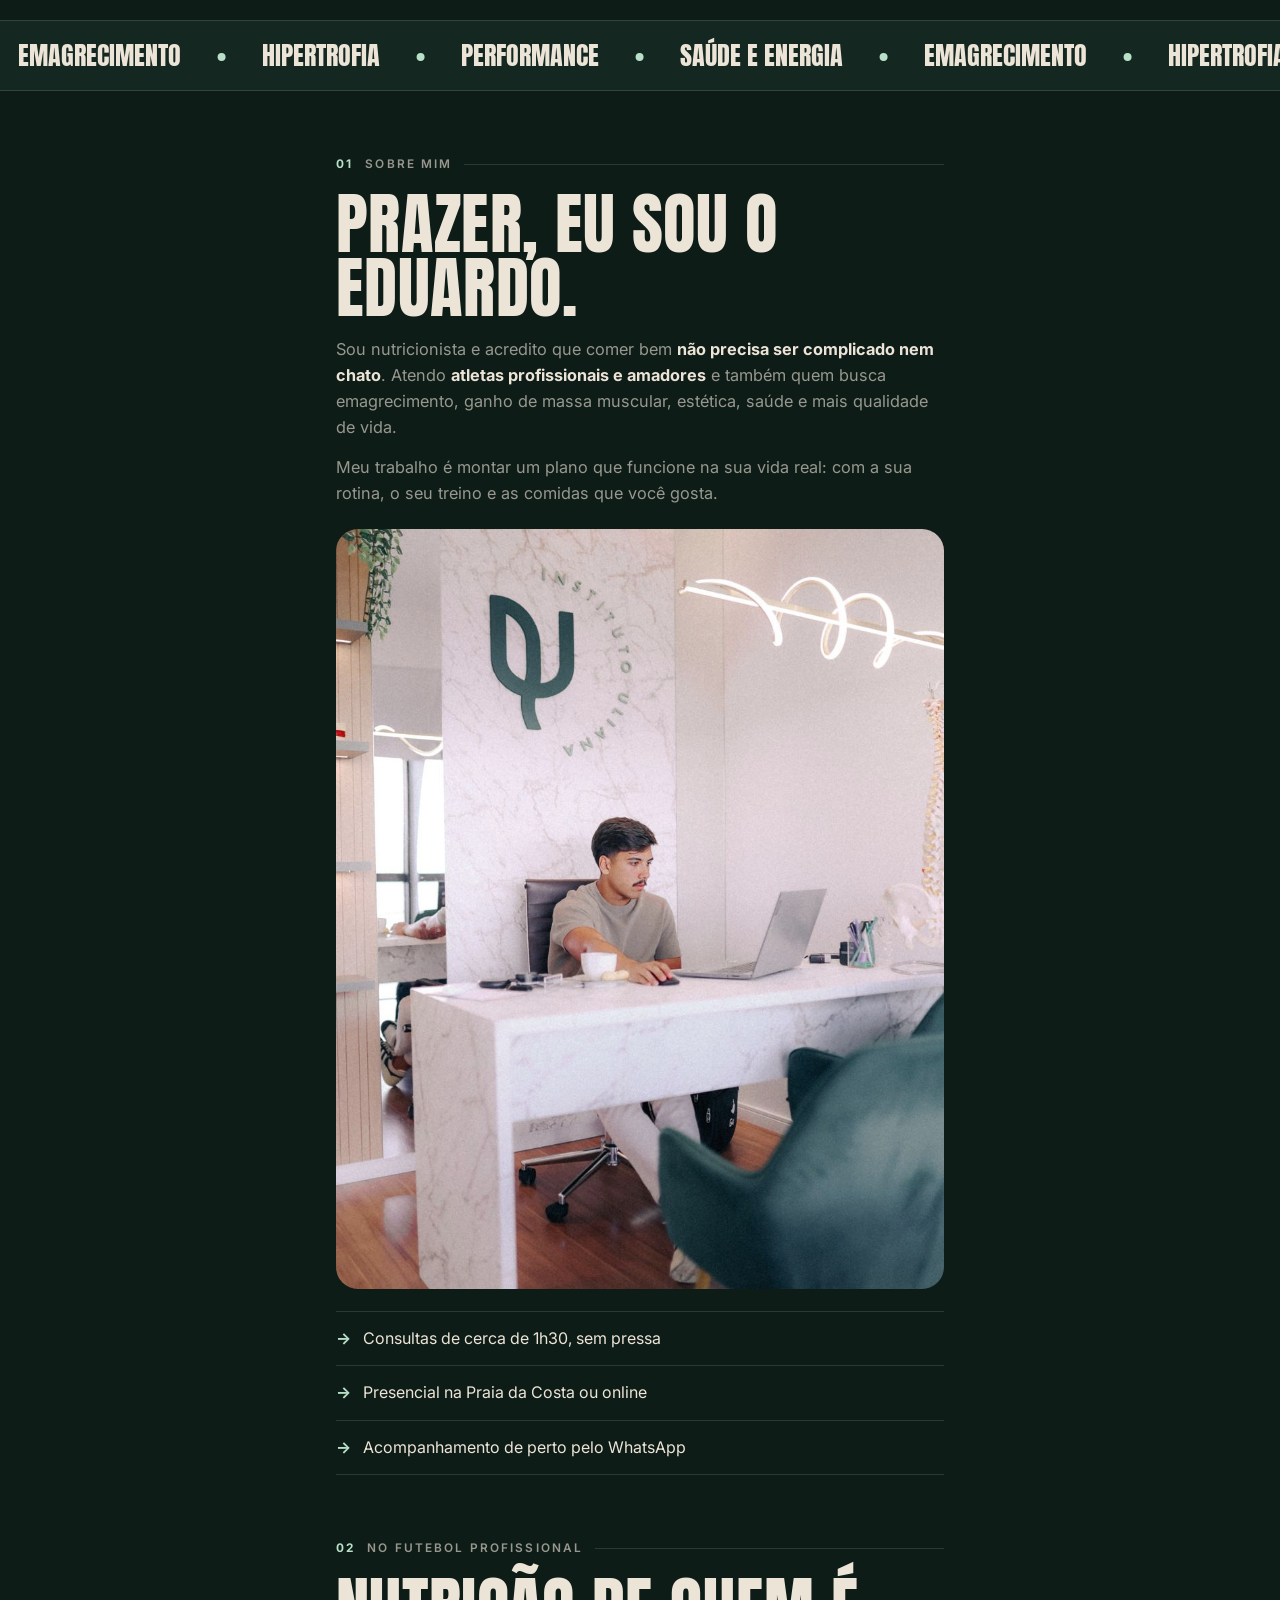
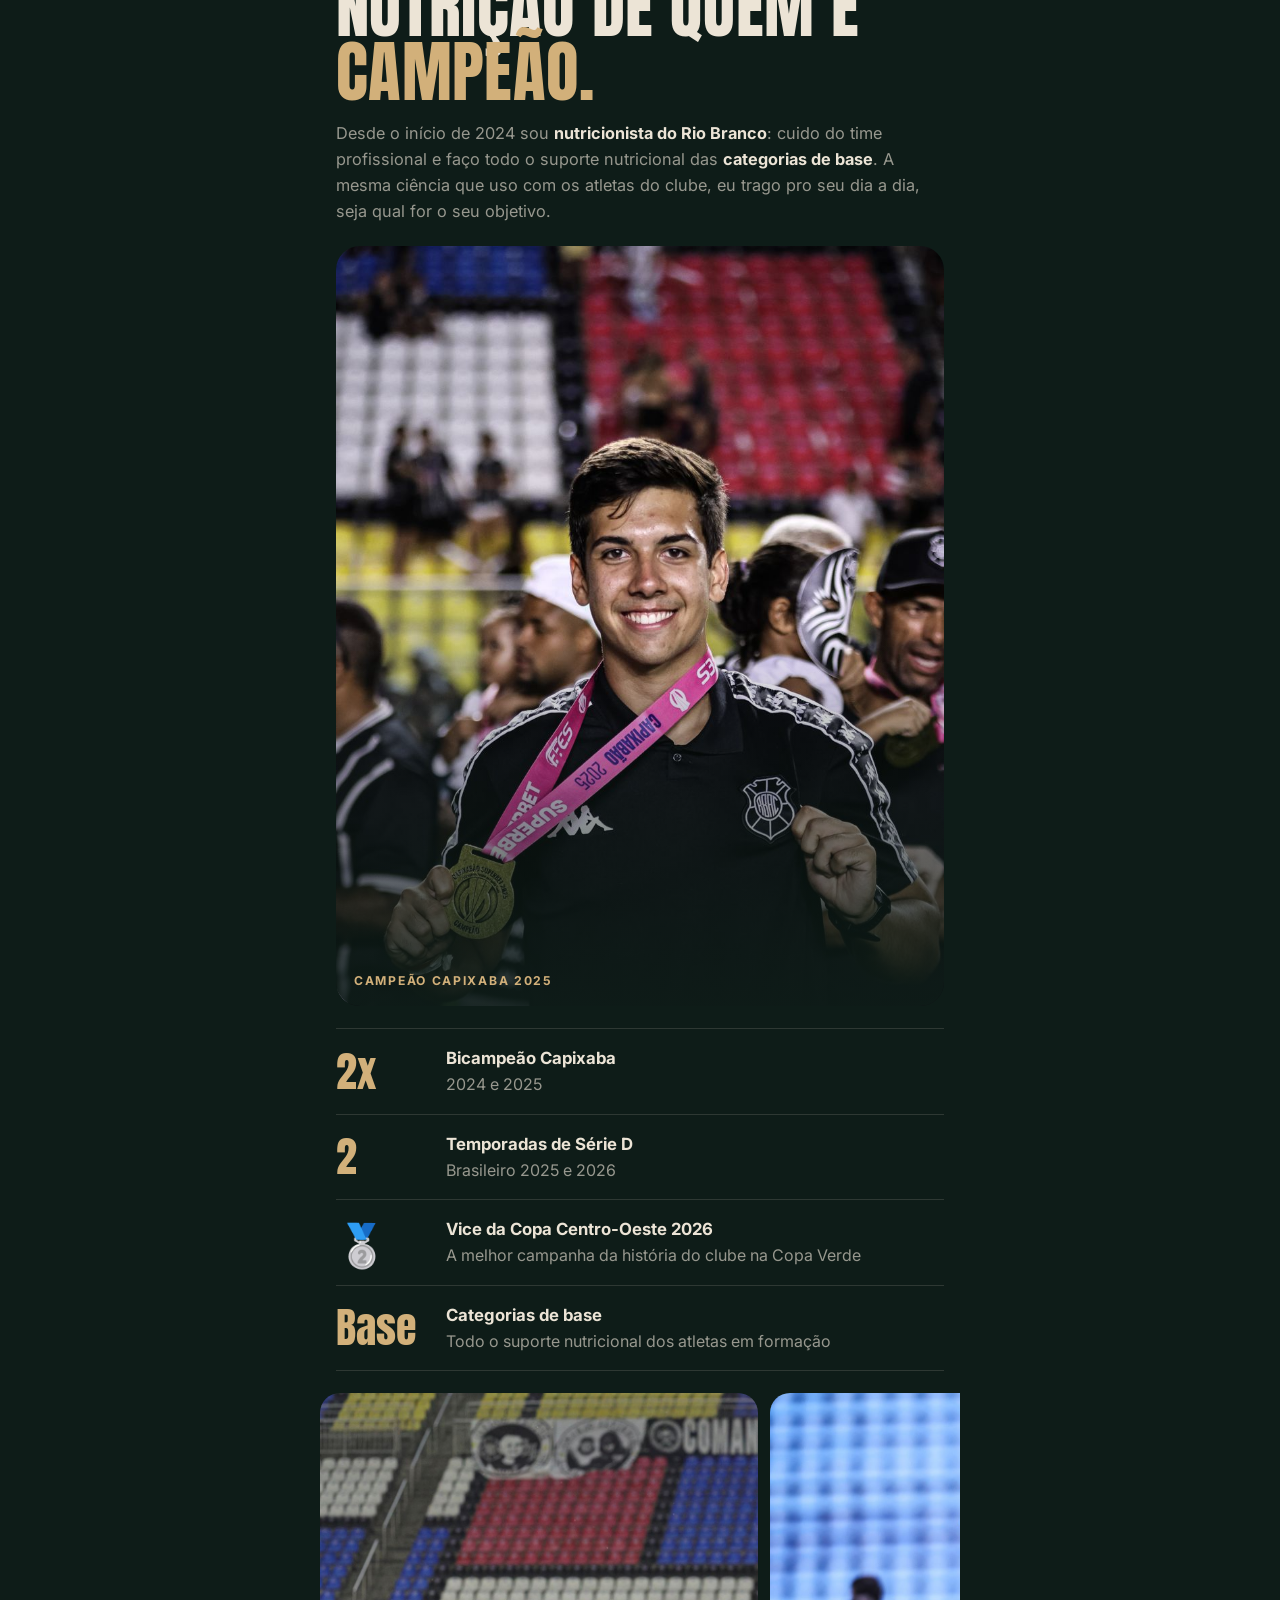
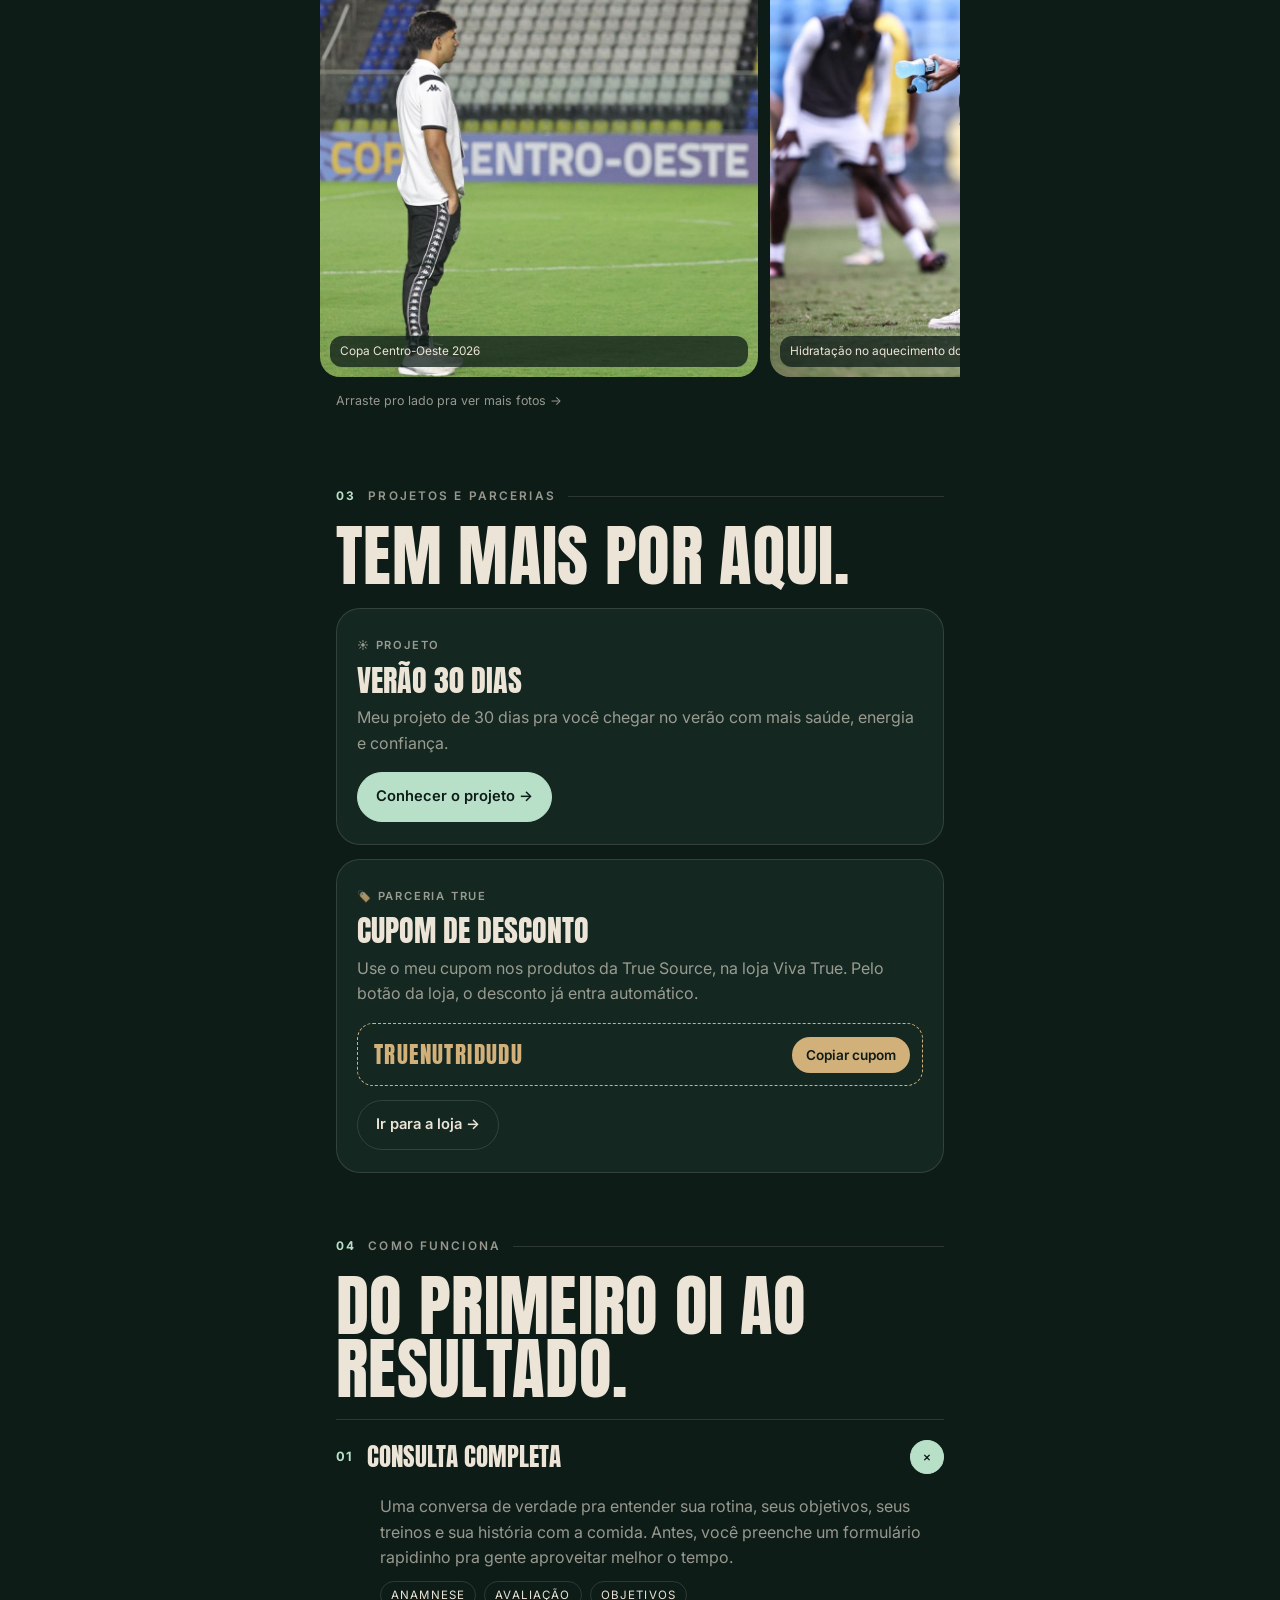
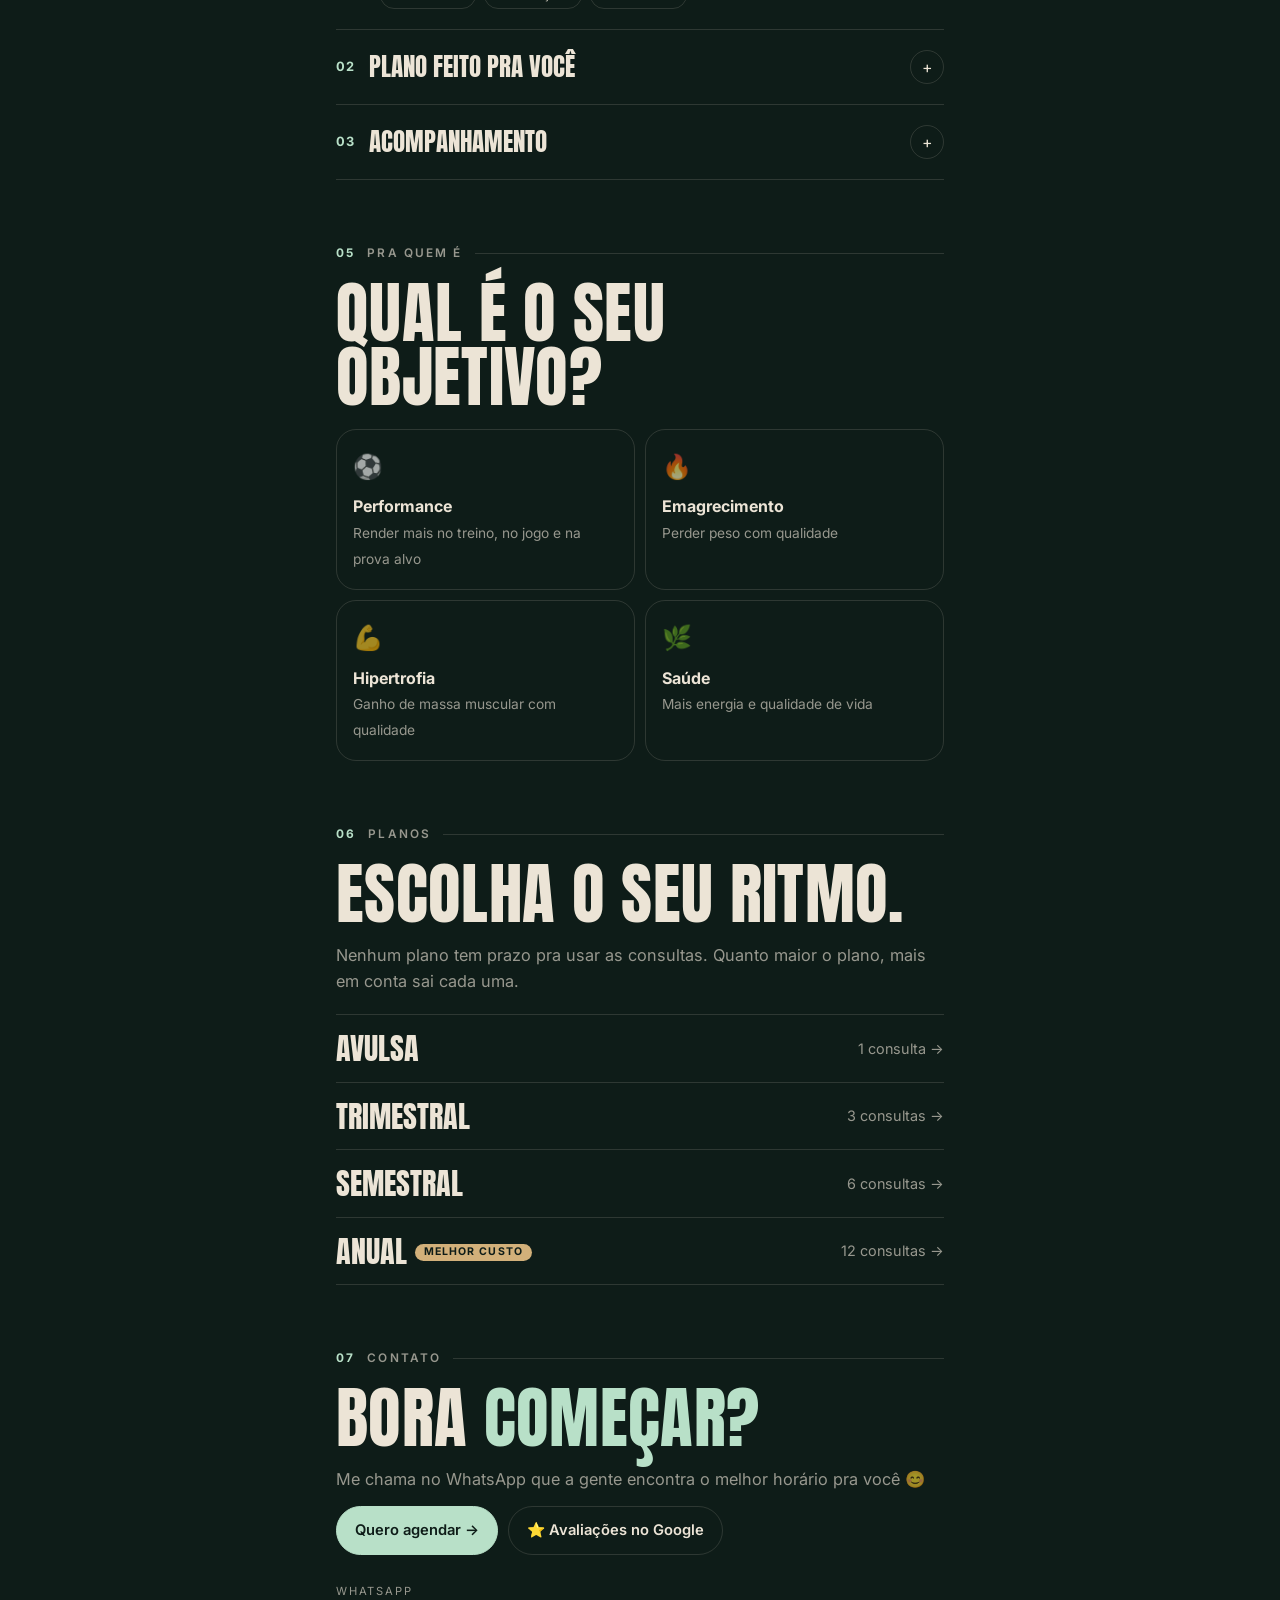
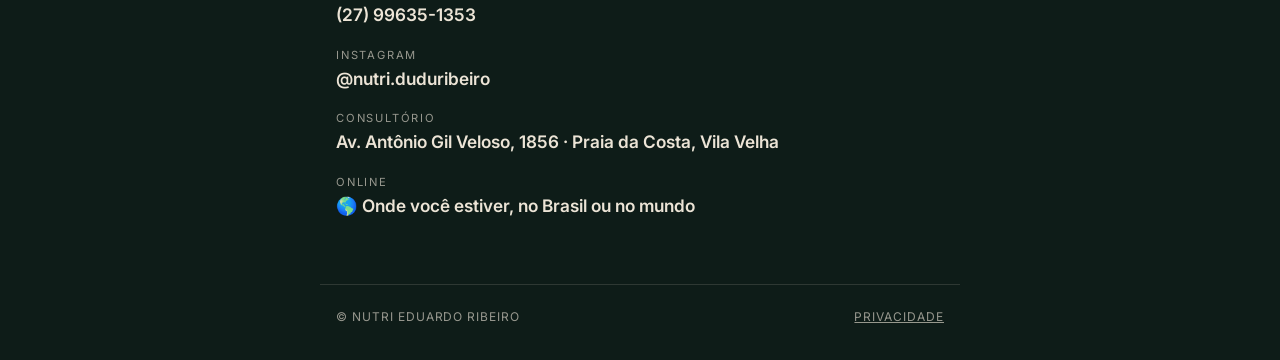
==== commit cbba1a2b: "WhatsApp de atendimento: número pessoal no site, no agendamento e na área do paciente (o da clínica " ====
--- a/index.html
+++ b/index.html
@@ -223,7 +223,7 @@
 <a class="aviso" data-verao href="https://projetoverao30dias.netlify.app" target="_blank" rel="noopener">☀️ Projeto Verão 30 Dias: <span data-verao-faixa>começa segunda, 23/11</span> →</a>
 <header class="barra" style="position:static">
   <a class="marca" href="#topo">Eduardo <span>Ribeiro</span></a>
-  <a class="pilula cheia pequena" href="https://wa.me/5527997498446?text=Oi!%20Vim%20pelo%20Instagram%20e%20quero%20agendar%20uma%20consulta%20%F0%9F%98%8A" target="_blank" rel="noopener">Agendar</a>
+  <a class="pilula cheia pequena" href="https://wa.me/5527996351353?text=Oi!%20Vim%20pelo%20Instagram%20e%20quero%20agendar%20uma%20consulta%20%F0%9F%98%8A" target="_blank" rel="noopener">Agendar</a>
 </header>
 </div>
 
@@ -238,7 +238,7 @@
 
 <main class="wrap depois-capa">
     <div class="pilulas">
-      <a class="pilula cheia" href="https://wa.me/5527997498446?text=Oi!%20Vim%20pelo%20Instagram%20e%20quero%20saber%20mais%20sobre%20o%20acompanhamento%20%F0%9F%98%8A" target="_blank" rel="noopener">
+      <a class="pilula cheia" href="https://wa.me/5527996351353?text=Oi!%20Vim%20pelo%20Instagram%20e%20quero%20saber%20mais%20sobre%20o%20acompanhamento%20%F0%9F%98%8A" target="_blank" rel="noopener">
         <svg viewBox="0 0 24 24" fill="currentColor" aria-hidden="true"><path d="M12 2a10 10 0 0 0-8.6 15.1L2 22l5-1.3A10 10 0 1 0 12 2Zm0 18.2a8.2 8.2 0 0 1-4.2-1.2l-.3-.2-3 .8.8-2.9-.2-.3A8.2 8.2 0 1 1 12 20.2Zm4.5-6.1c-.2-.1-1.5-.7-1.7-.8-.2-.1-.4-.1-.6.1l-.8 1c-.1.2-.3.2-.5.1a6.7 6.7 0 0 1-3.3-2.9c-.2-.4.2-.4.7-1.3.1-.2 0-.3 0-.4l-.8-1.8c-.2-.5-.4-.4-.6-.4h-.5a1 1 0 0 0-.7.3 3 3 0 0 0-.9 2.2c0 1.3.9 2.5 1.1 2.7.1.2 1.8 2.8 4.4 3.9 1.6.7 2.3.8 3.1.6.5-.1 1.5-.6 1.7-1.2.2-.6.2-1.1.2-1.2-.1-.1-.3-.2-.5-.3Z"/></svg>
         Falar no WhatsApp
       </a>
@@ -361,10 +361,10 @@
     <h2 class="display" id="t-planos">Escolha o seu ritmo.</h2>
     <p class="texto">Nenhum plano tem prazo pra usar as consultas. Quanto maior o plano, mais em conta sai cada uma.</p>
     <div class="planos">
-      <a class="plano" href="https://wa.me/5527997498446?text=Oi!%20Vim%20pelo%20Instagram%20e%20quero%20saber%20sobre%20a%20consulta%20avulsa%20%F0%9F%98%8A" target="_blank" rel="noopener"><span class="nome">Avulsa</span><span class="qtd">1 consulta →</span></a>
-      <a class="plano" href="https://wa.me/5527997498446?text=Oi!%20Vim%20pelo%20Instagram%20e%20quero%20saber%20sobre%20o%20plano%20trimestral%20%F0%9F%98%8A" target="_blank" rel="noopener"><span class="nome">Trimestral</span><span class="qtd">3 consultas →</span></a>
-      <a class="plano" href="https://wa.me/5527997498446?text=Oi!%20Vim%20pelo%20Instagram%20e%20quero%20saber%20sobre%20o%20plano%20semestral%20%F0%9F%98%8A" target="_blank" rel="noopener"><span class="nome">Semestral</span><span class="qtd">6 consultas →</span></a>
-      <a class="plano" href="https://wa.me/5527997498446?text=Oi!%20Vim%20pelo%20Instagram%20e%20quero%20saber%20sobre%20o%20plano%20anual%20%F0%9F%98%8A" target="_blank" rel="noopener"><span class="nome">Anual<span class="selo">Melhor custo</span></span><span class="qtd">12 consultas →</span></a>
+      <a class="plano" href="https://wa.me/5527996351353?text=Oi!%20Vim%20pelo%20Instagram%20e%20quero%20saber%20sobre%20a%20consulta%20avulsa%20%F0%9F%98%8A" target="_blank" rel="noopener"><span class="nome">Avulsa</span><span class="qtd">1 consulta →</span></a>
+      <a class="plano" href="https://wa.me/5527996351353?text=Oi!%20Vim%20pelo%20Instagram%20e%20quero%20saber%20sobre%20o%20plano%20trimestral%20%F0%9F%98%8A" target="_blank" rel="noopener"><span class="nome">Trimestral</span><span class="qtd">3 consultas →</span></a>
+      <a class="plano" href="https://wa.me/5527996351353?text=Oi!%20Vim%20pelo%20Instagram%20e%20quero%20saber%20sobre%20o%20plano%20semestral%20%F0%9F%98%8A" target="_blank" rel="noopener"><span class="nome">Semestral</span><span class="qtd">6 consultas →</span></a>
+      <a class="plano" href="https://wa.me/5527996351353?text=Oi!%20Vim%20pelo%20Instagram%20e%20quero%20saber%20sobre%20o%20plano%20anual%20%F0%9F%98%8A" target="_blank" rel="noopener"><span class="nome">Anual<span class="selo">Melhor custo</span></span><span class="qtd">12 consultas →</span></a>
     </div>
   </section>
 
@@ -373,11 +373,11 @@
     <h2 class="display" id="t-contato">Bora <span class="verde">começar?</span></h2>
     <p class="texto">Me chama no WhatsApp que a gente encontra o melhor horário pra você 😊</p>
     <div class="pilulas">
-      <a class="pilula cheia" href="https://wa.me/5527997498446?text=Oi!%20Vim%20pelo%20Instagram%20e%20quero%20agendar%20uma%20consulta%20%F0%9F%98%8A" target="_blank" rel="noopener">Quero agendar →</a>
+      <a class="pilula cheia" href="https://wa.me/5527996351353?text=Oi!%20Vim%20pelo%20Instagram%20e%20quero%20agendar%20uma%20consulta%20%F0%9F%98%8A" target="_blank" rel="noopener">Quero agendar →</a>
       <a class="pilula" href="https://g.page/r/CVSet0eAPnmSEBM/review" target="_blank" rel="noopener">⭐ Avaliações no Google</a>
     </div>
     <div class="dados">
-      <div class="dado"><small>WhatsApp</small><a href="https://wa.me/5527997498446" target="_blank" rel="noopener">(27) 99749-8446</a></div>
+      <div class="dado"><small>WhatsApp</small><a href="https://wa.me/5527996351353" target="_blank" rel="noopener">(27) 99635-1353</a></div>
       <div class="dado"><small>Instagram</small><a href="https://instagram.com/nutri.duduribeiro" target="_blank" rel="noopener">@nutri.duduribeiro</a></div>
       <div class="dado"><small>Consultório</small><a href="https://www.google.com/maps/search/?api=1&query=Av.%20Ant%C3%B4nio%20Gil%20Veloso%2C%201856%2C%20Praia%20da%20Costa%2C%20Vila%20Velha%20-%20ES" target="_blank" rel="noopener">Av. Antônio Gil Veloso, 1856 · Praia da Costa, Vila Velha</a></div>
       <div class="dado"><small>Online</small><span>🌎 Onde você estiver, no Brasil ou no mundo</span></div>
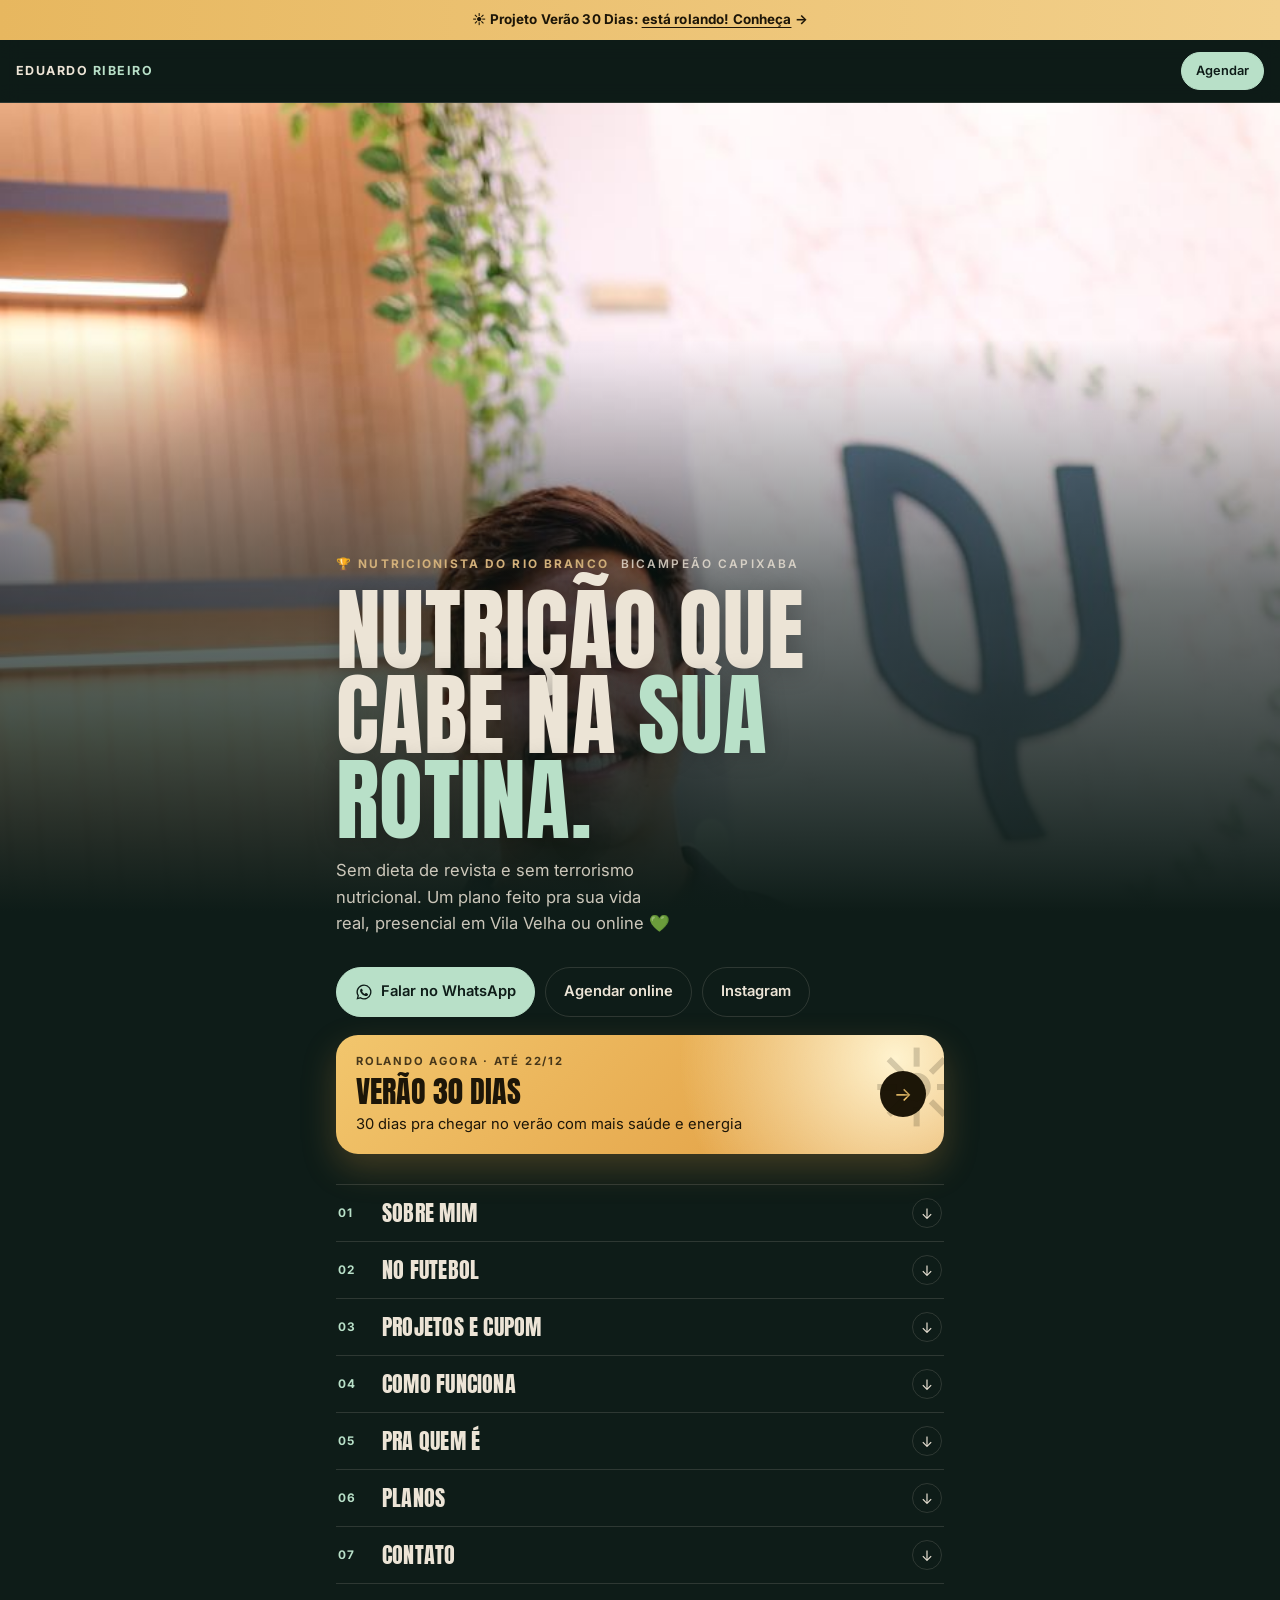
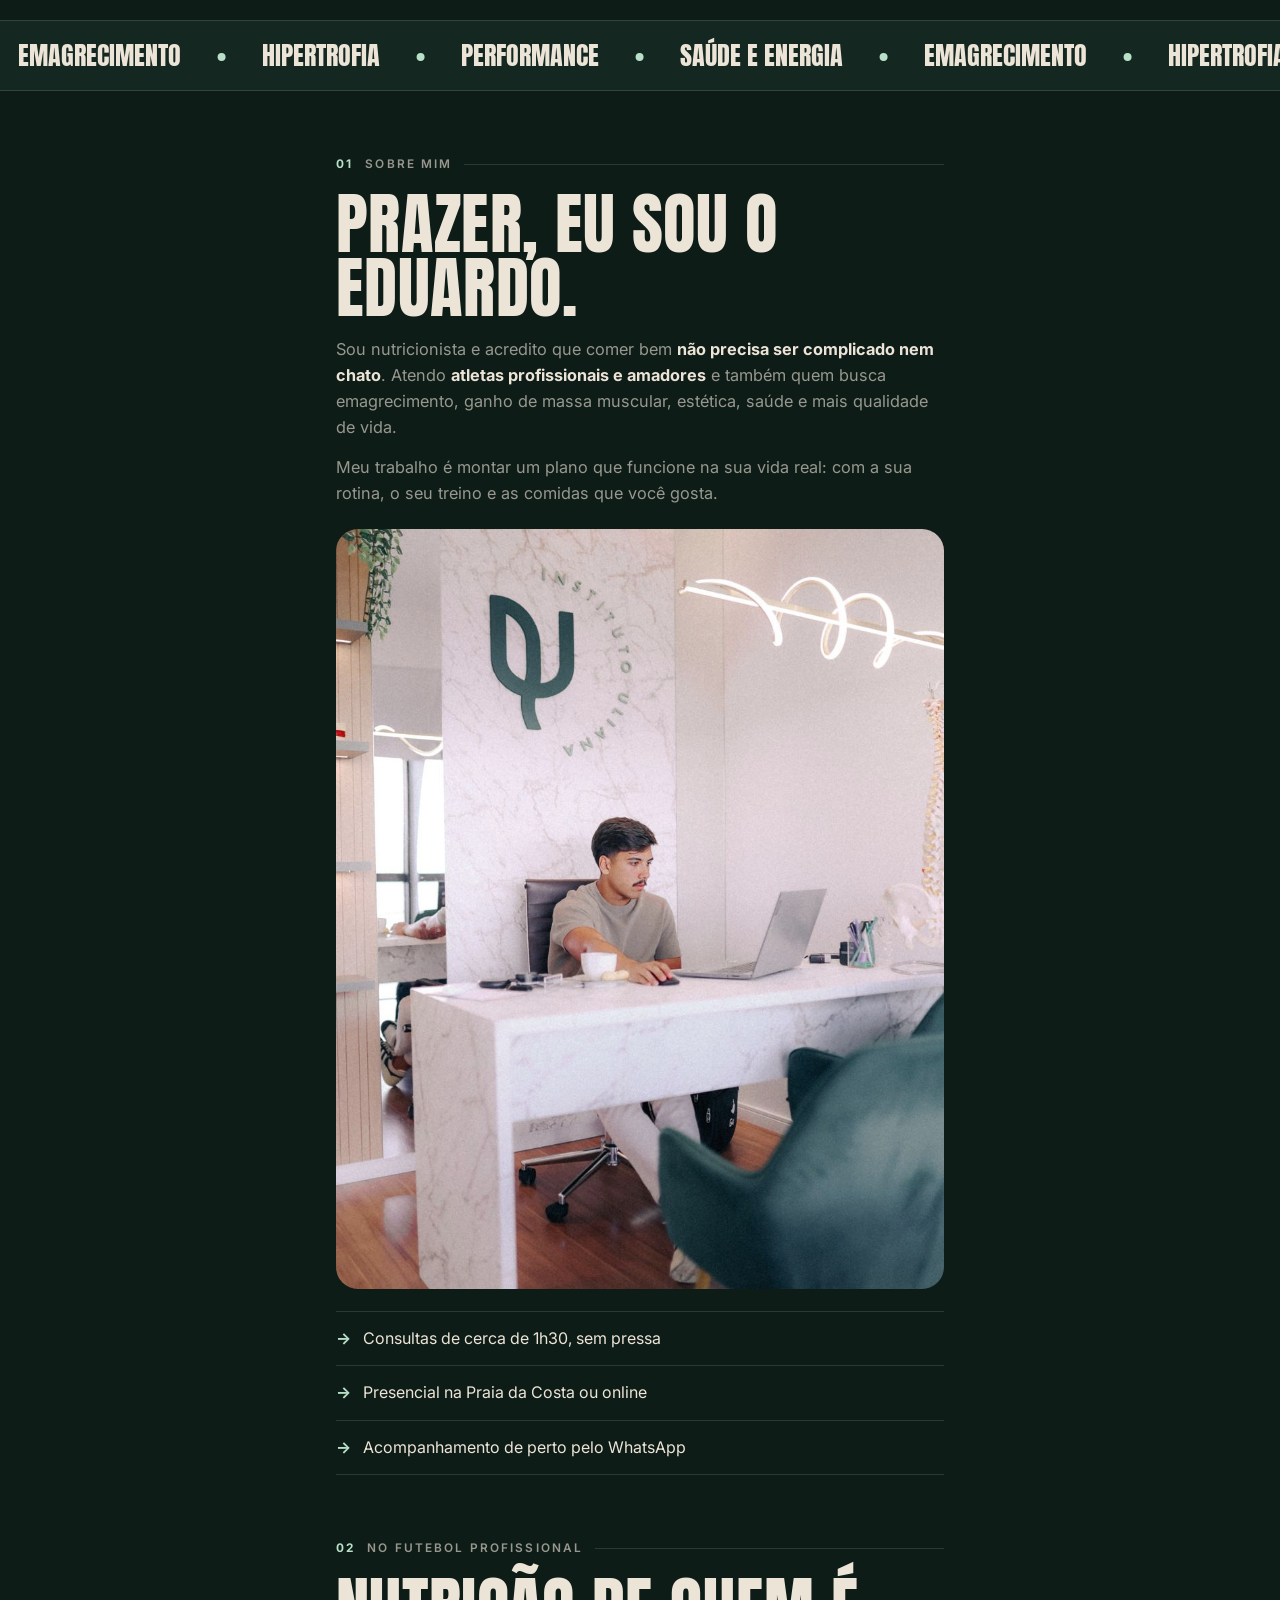
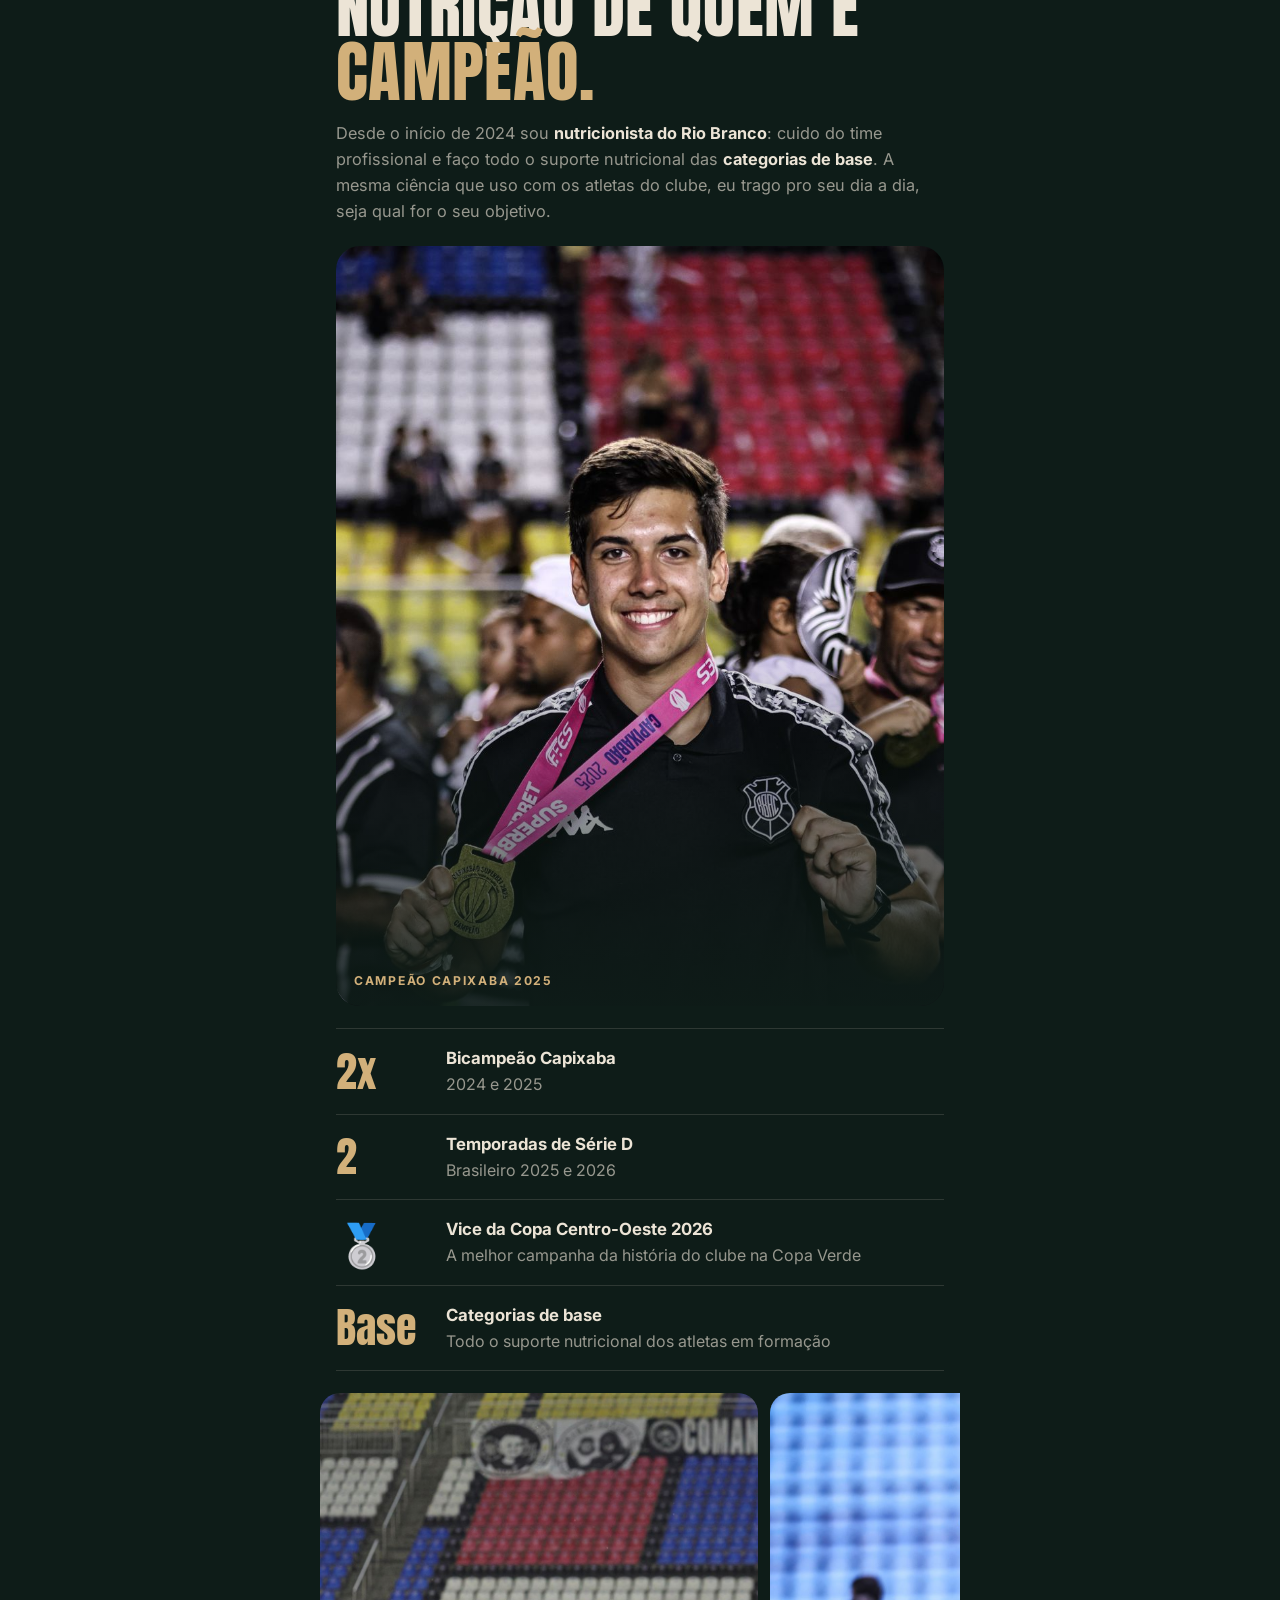
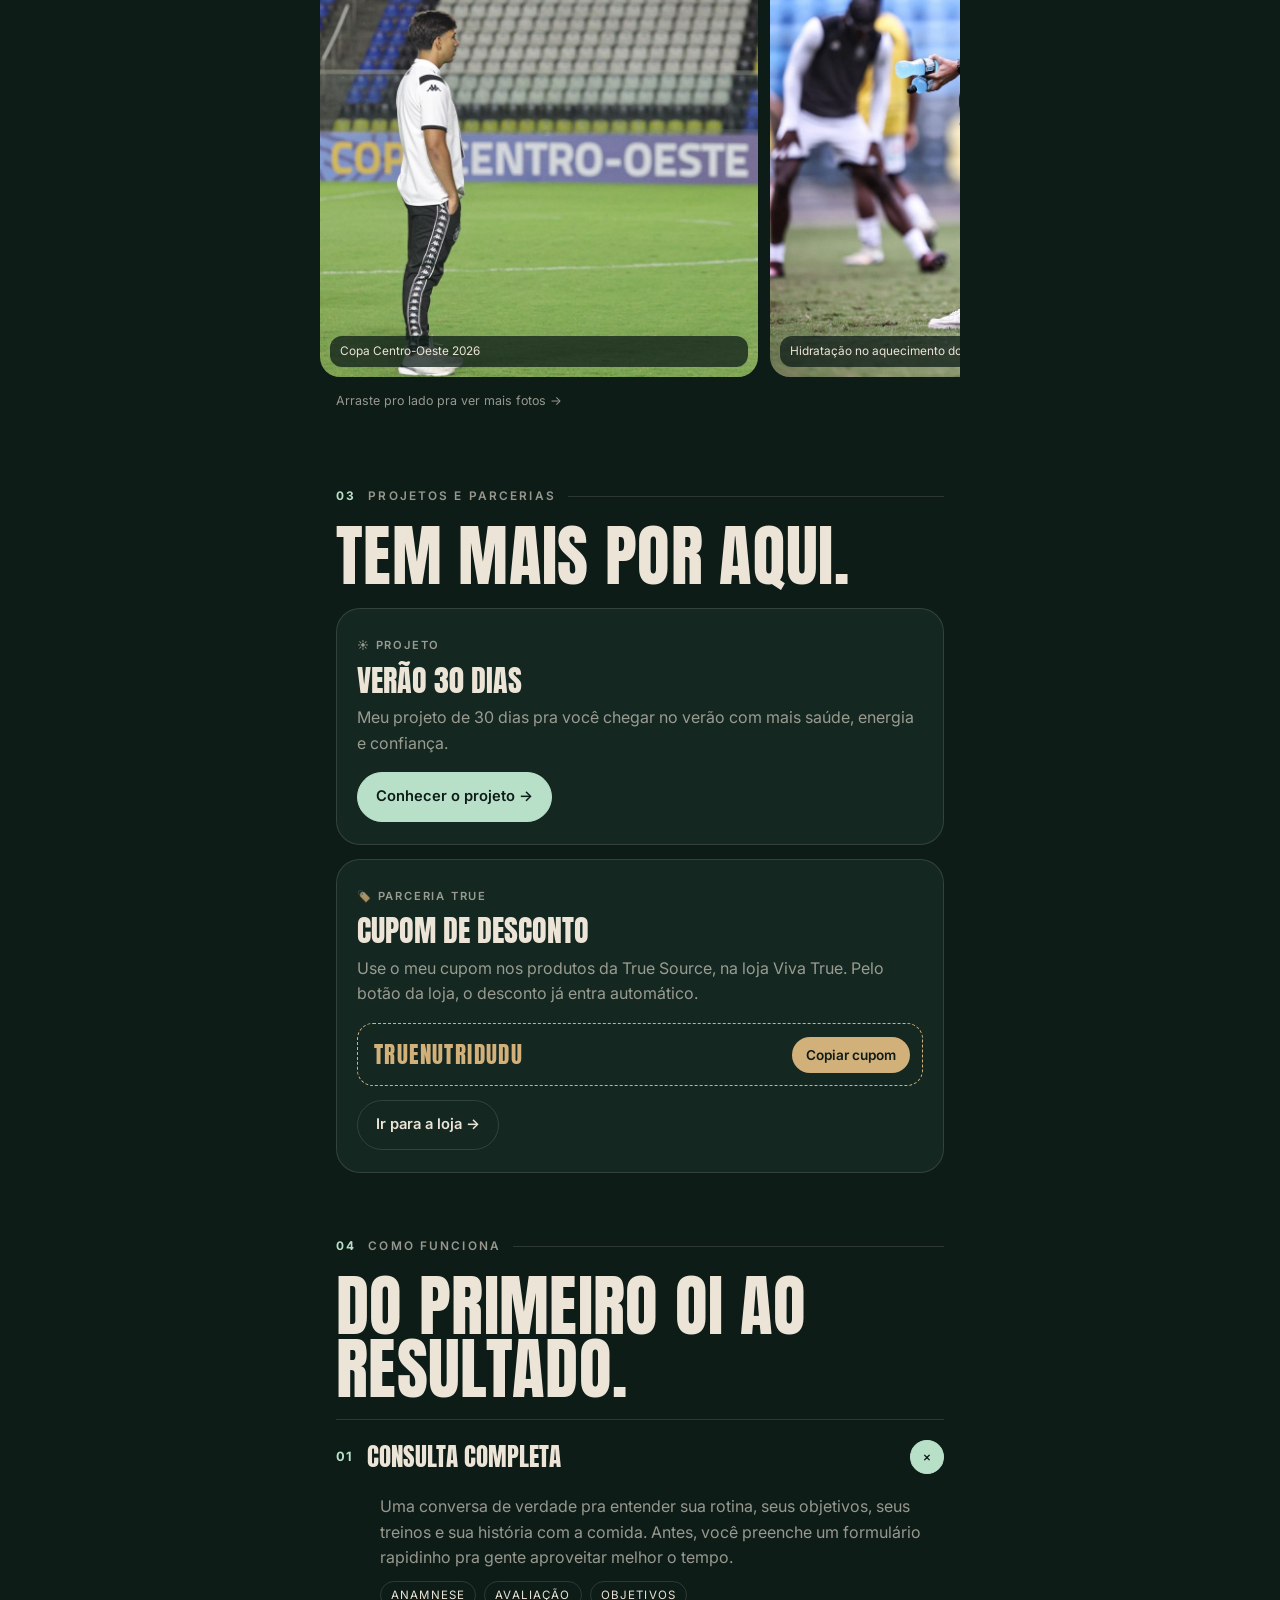
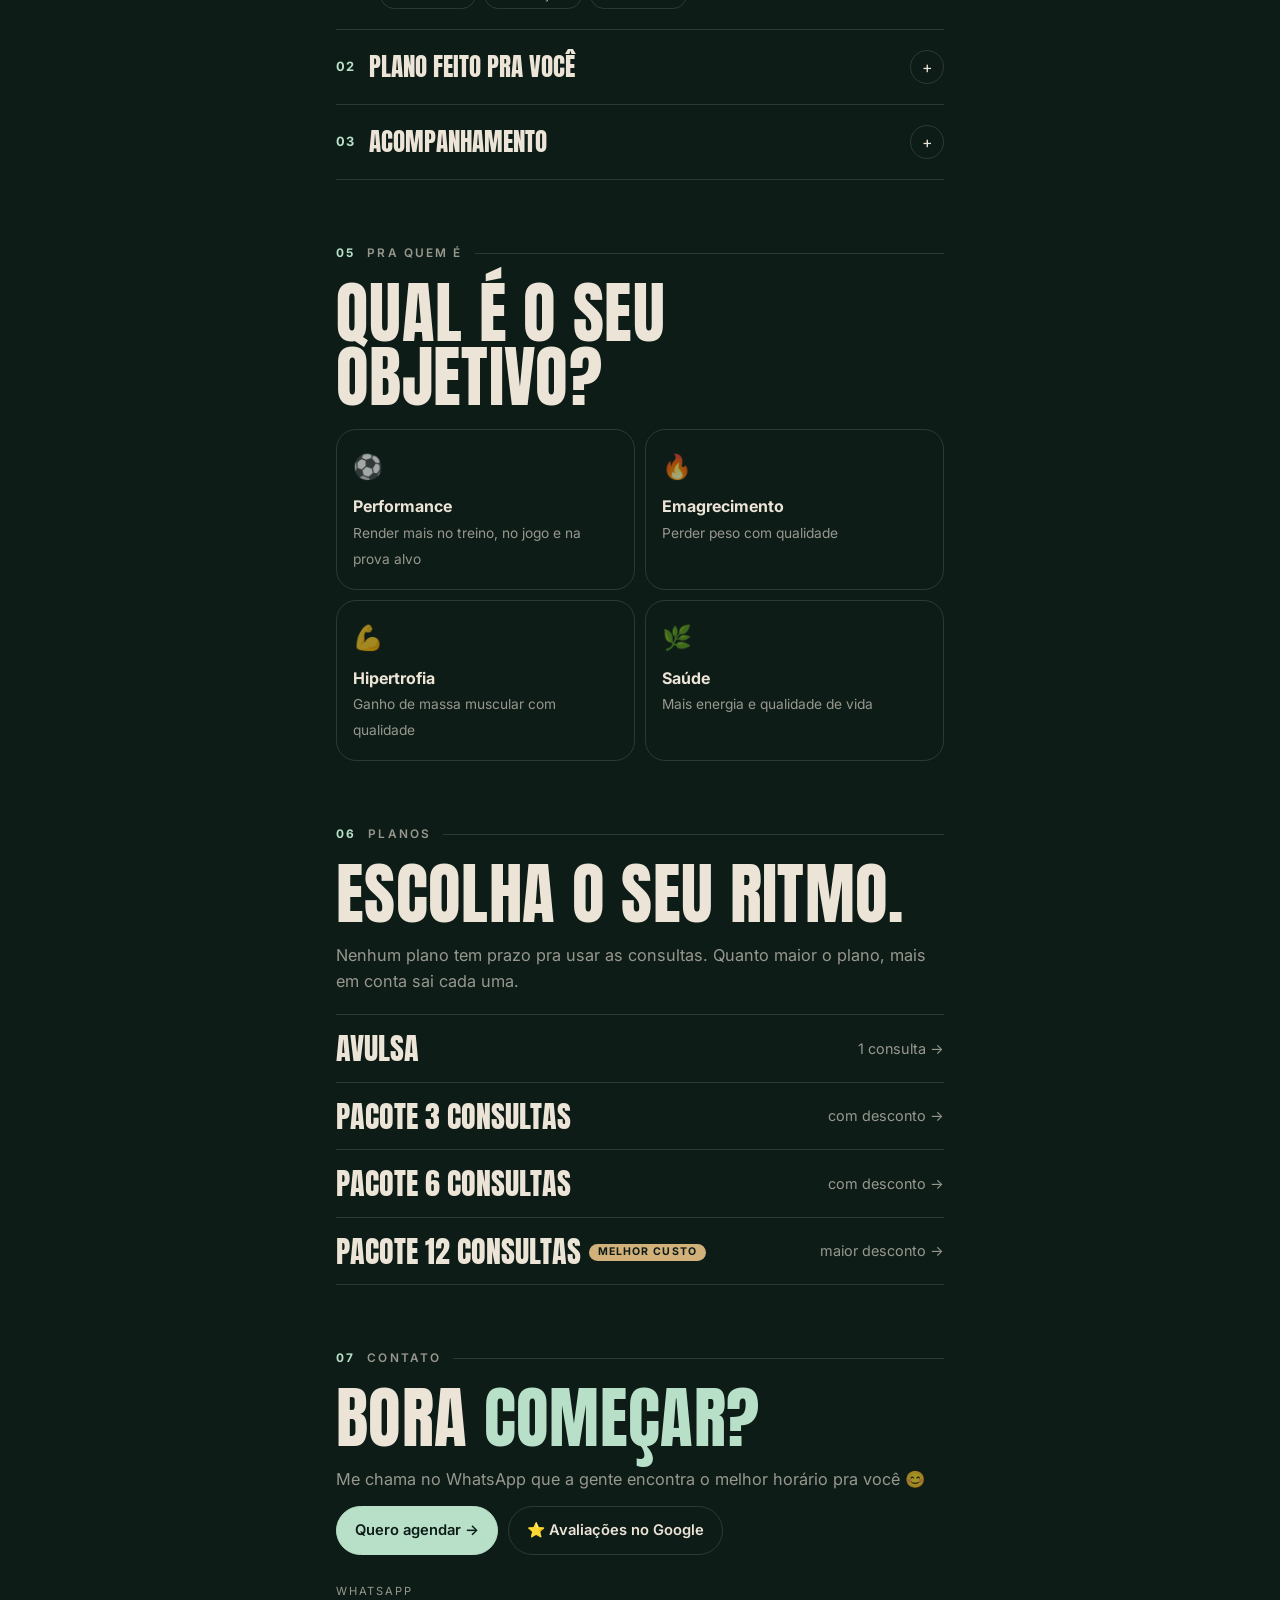
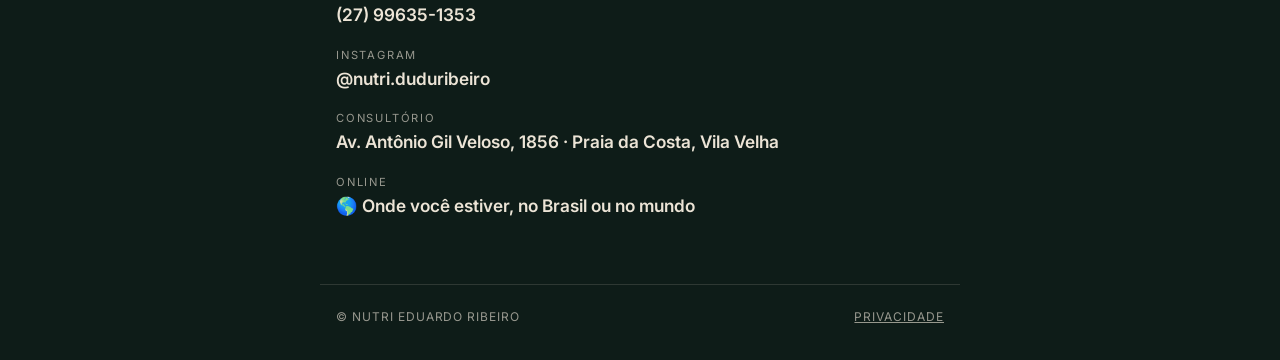
==== commit 30020cd4: "Pacotes pelo número de consultas (3, 6 e 12), no agendamento e no site Co-Authored-By: Claude Opus 5" ====
--- a/index.html
+++ b/index.html
@@ -362,9 +362,9 @@
     <p class="texto">Nenhum plano tem prazo pra usar as consultas. Quanto maior o plano, mais em conta sai cada uma.</p>
     <div class="planos">
       <a class="plano" href="https://wa.me/5527996351353?text=Oi!%20Vim%20pelo%20Instagram%20e%20quero%20saber%20sobre%20a%20consulta%20avulsa%20%F0%9F%98%8A" target="_blank" rel="noopener"><span class="nome">Avulsa</span><span class="qtd">1 consulta →</span></a>
-      <a class="plano" href="https://wa.me/5527996351353?text=Oi!%20Vim%20pelo%20Instagram%20e%20quero%20saber%20sobre%20o%20plano%20trimestral%20%F0%9F%98%8A" target="_blank" rel="noopener"><span class="nome">Trimestral</span><span class="qtd">3 consultas →</span></a>
-      <a class="plano" href="https://wa.me/5527996351353?text=Oi!%20Vim%20pelo%20Instagram%20e%20quero%20saber%20sobre%20o%20plano%20semestral%20%F0%9F%98%8A" target="_blank" rel="noopener"><span class="nome">Semestral</span><span class="qtd">6 consultas →</span></a>
-      <a class="plano" href="https://wa.me/5527996351353?text=Oi!%20Vim%20pelo%20Instagram%20e%20quero%20saber%20sobre%20o%20plano%20anual%20%F0%9F%98%8A" target="_blank" rel="noopener"><span class="nome">Anual<span class="selo">Melhor custo</span></span><span class="qtd">12 consultas →</span></a>
+      <a class="plano" href="https://wa.me/5527996351353?text=Oi!%20Vim%20pelo%20Instagram%20e%20quero%20saber%20sobre%20o%20pacote%20de%203%20consultas%20%F0%9F%98%8A" target="_blank" rel="noopener"><span class="nome">Pacote 3 consultas</span><span class="qtd">com desconto →</span></a>
+      <a class="plano" href="https://wa.me/5527996351353?text=Oi!%20Vim%20pelo%20Instagram%20e%20quero%20saber%20sobre%20o%20pacote%20de%206%20consultas%20%F0%9F%98%8A" target="_blank" rel="noopener"><span class="nome">Pacote 6 consultas</span><span class="qtd">com desconto →</span></a>
+      <a class="plano" href="https://wa.me/5527996351353?text=Oi!%20Vim%20pelo%20Instagram%20e%20quero%20saber%20sobre%20o%20pacote%20de%2012%20consultas%20%F0%9F%98%8A" target="_blank" rel="noopener"><span class="nome">Pacote 12 consultas<span class="selo">Melhor custo</span></span><span class="qtd">maior desconto →</span></a>
     </div>
   </section>
 
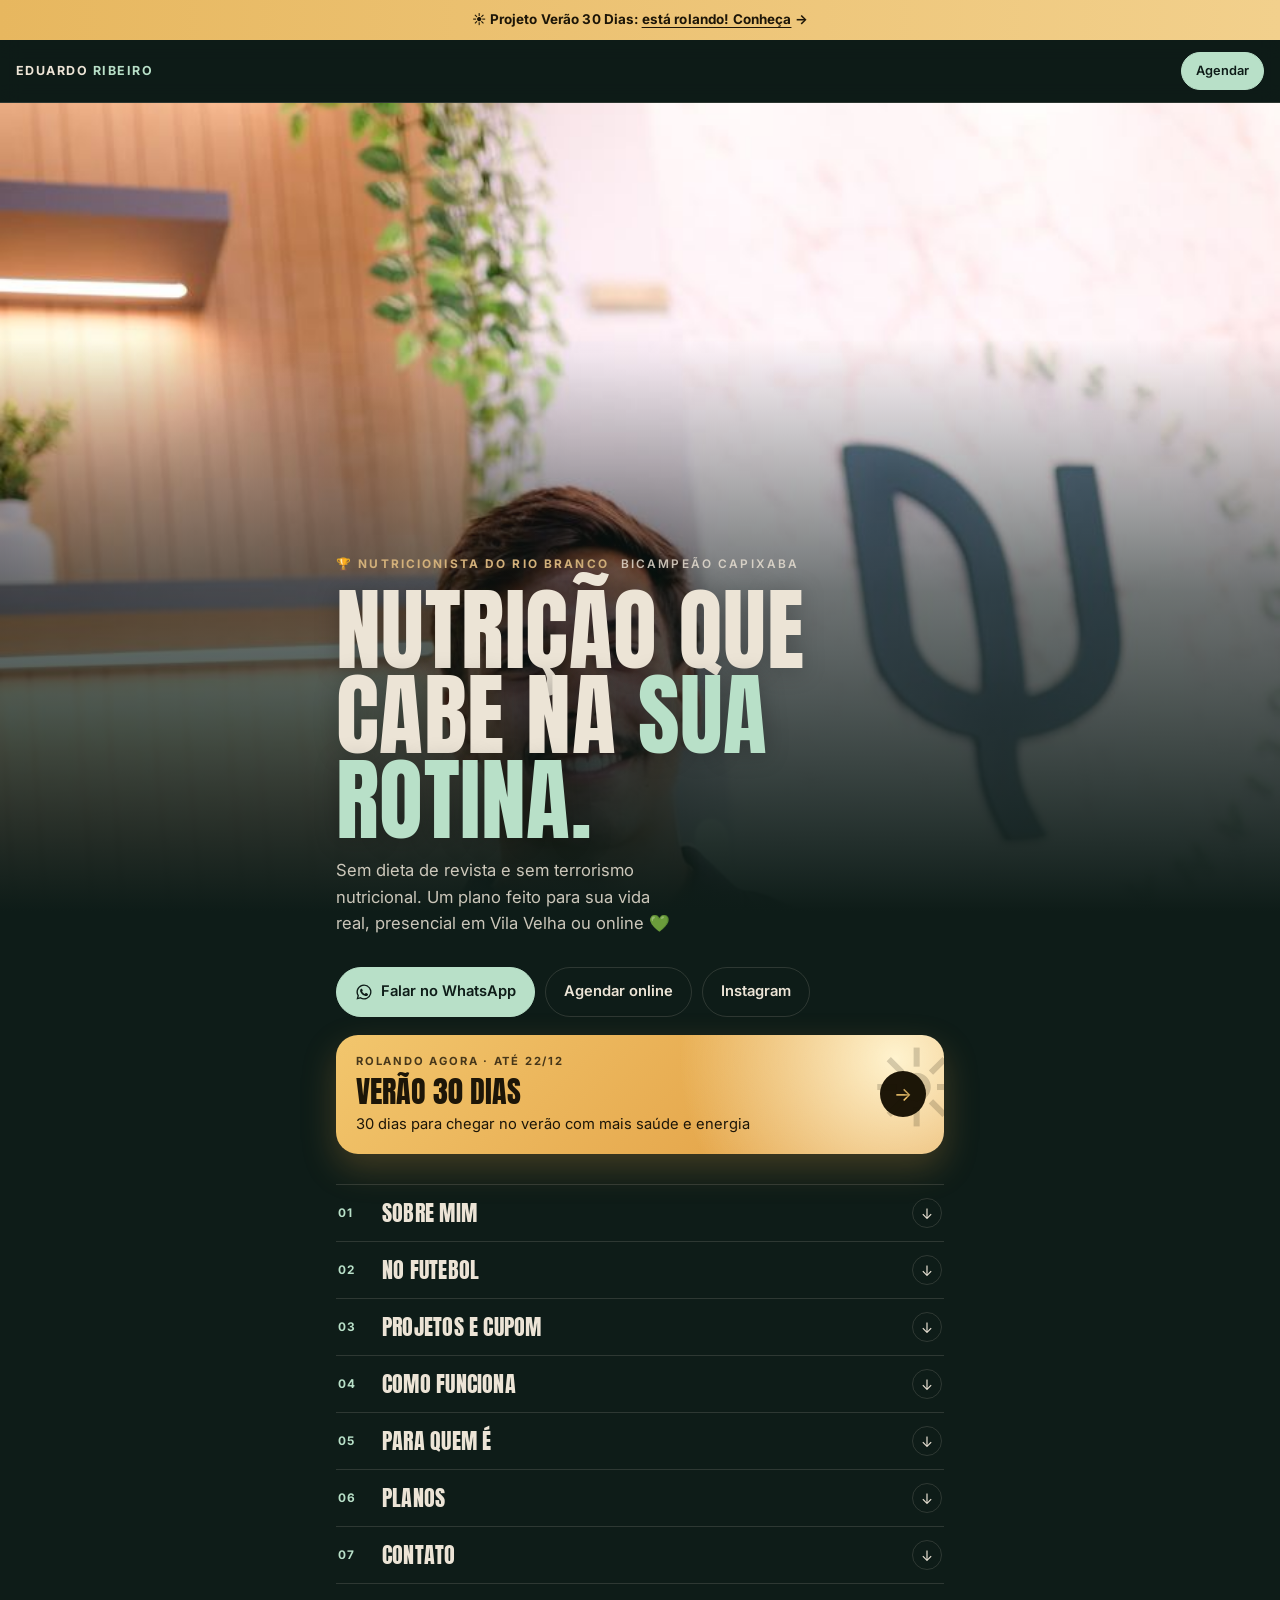
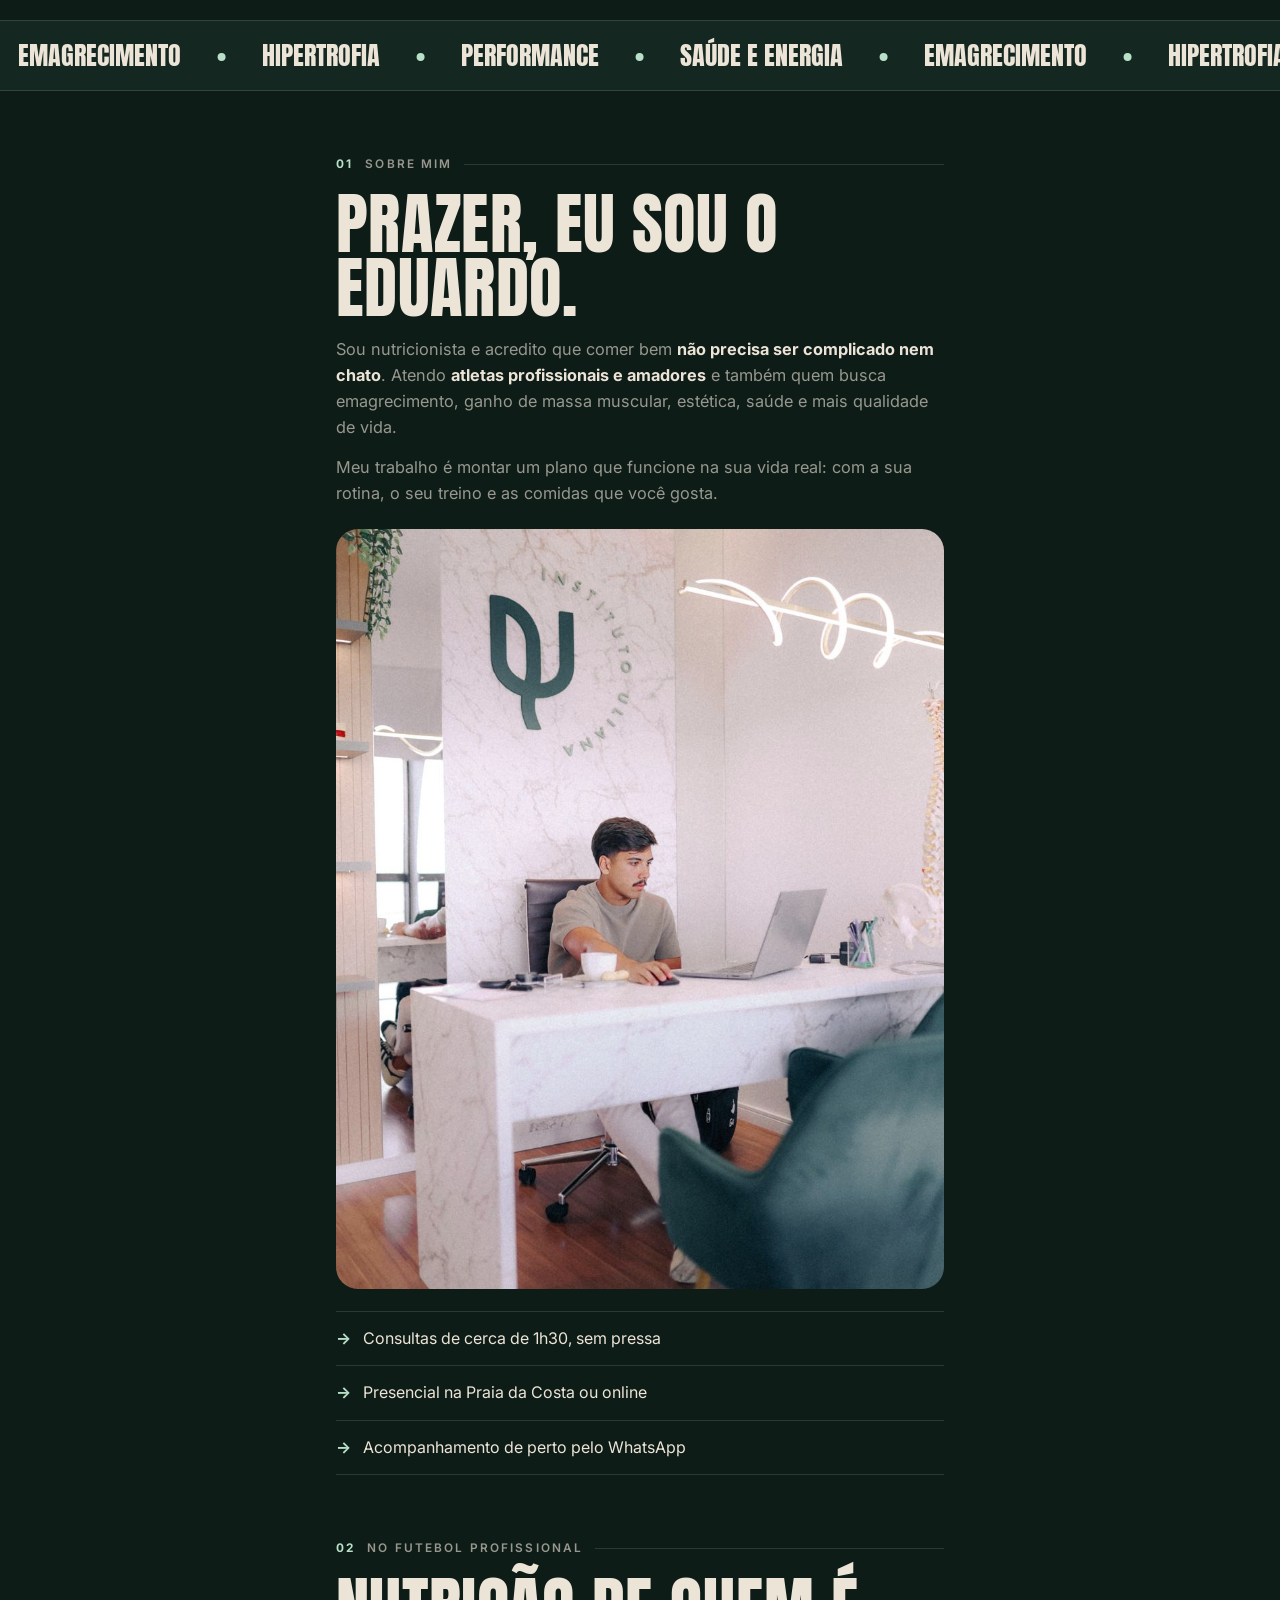
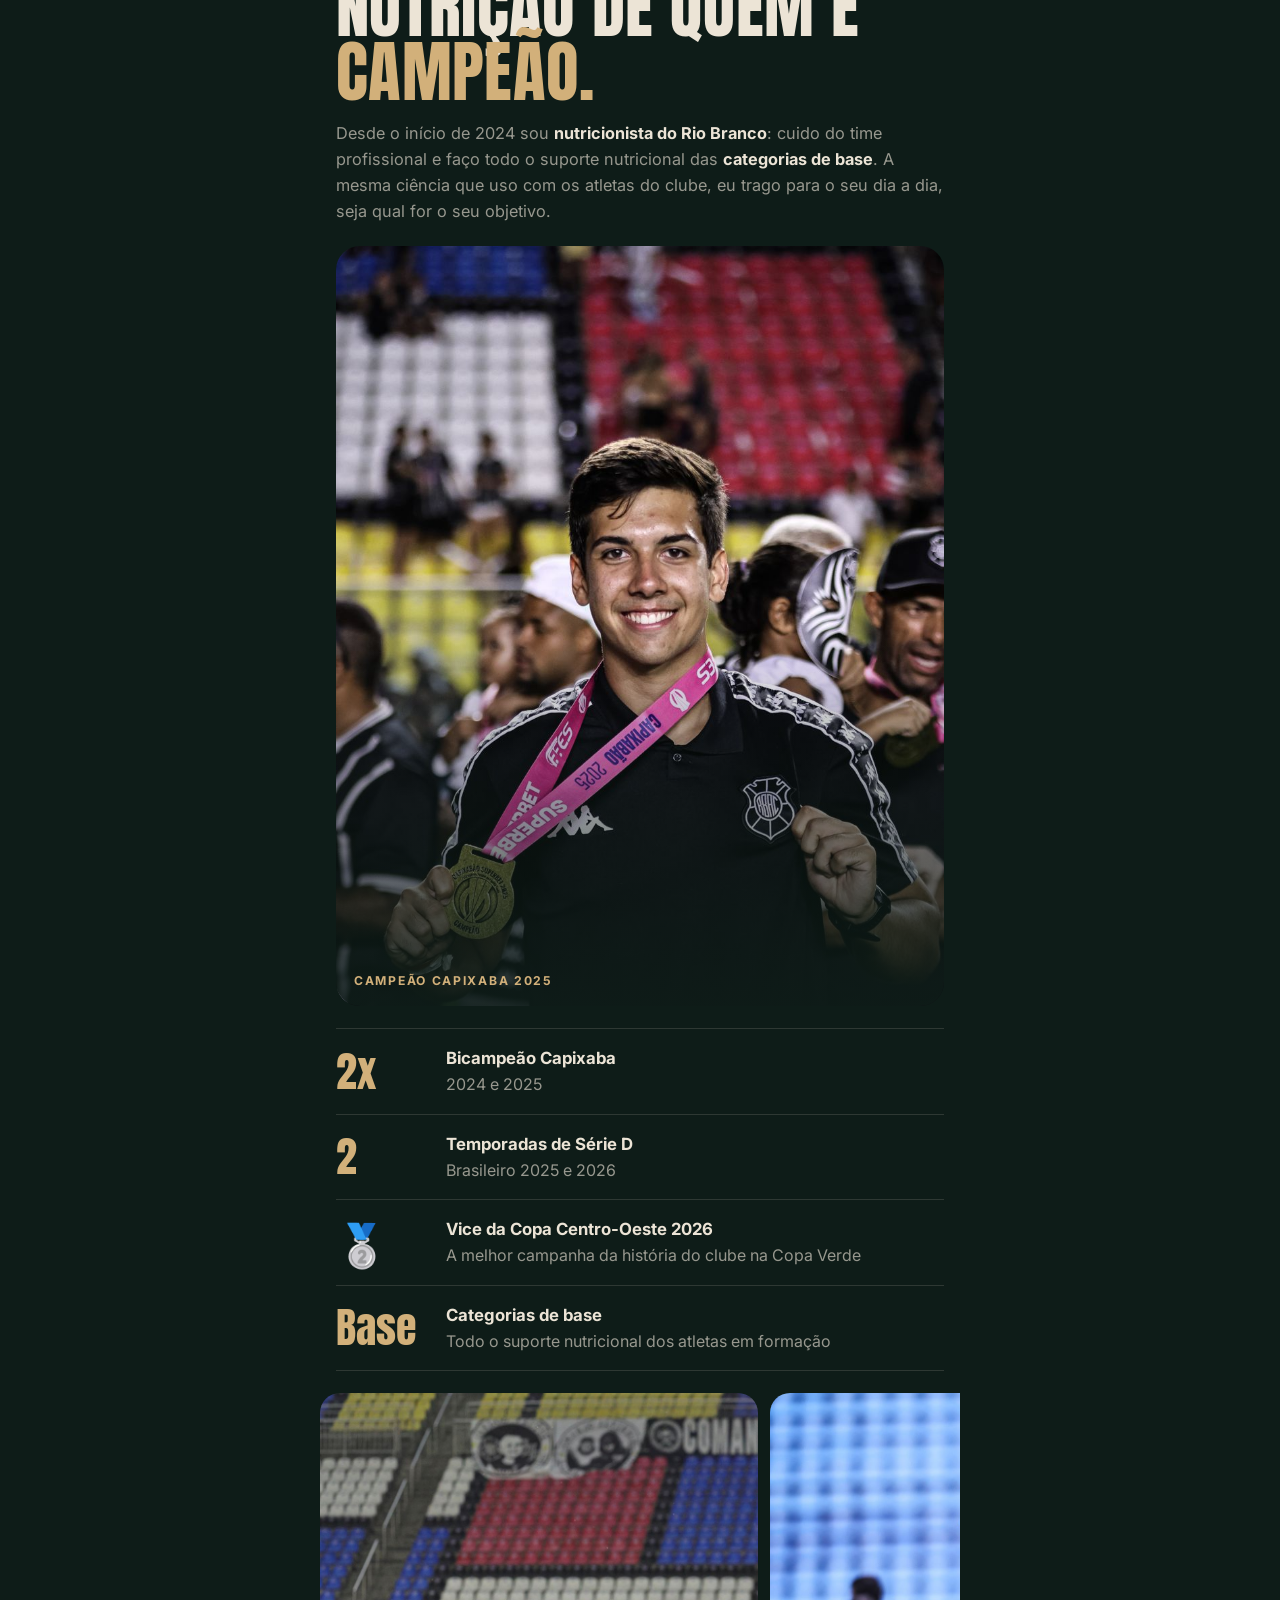
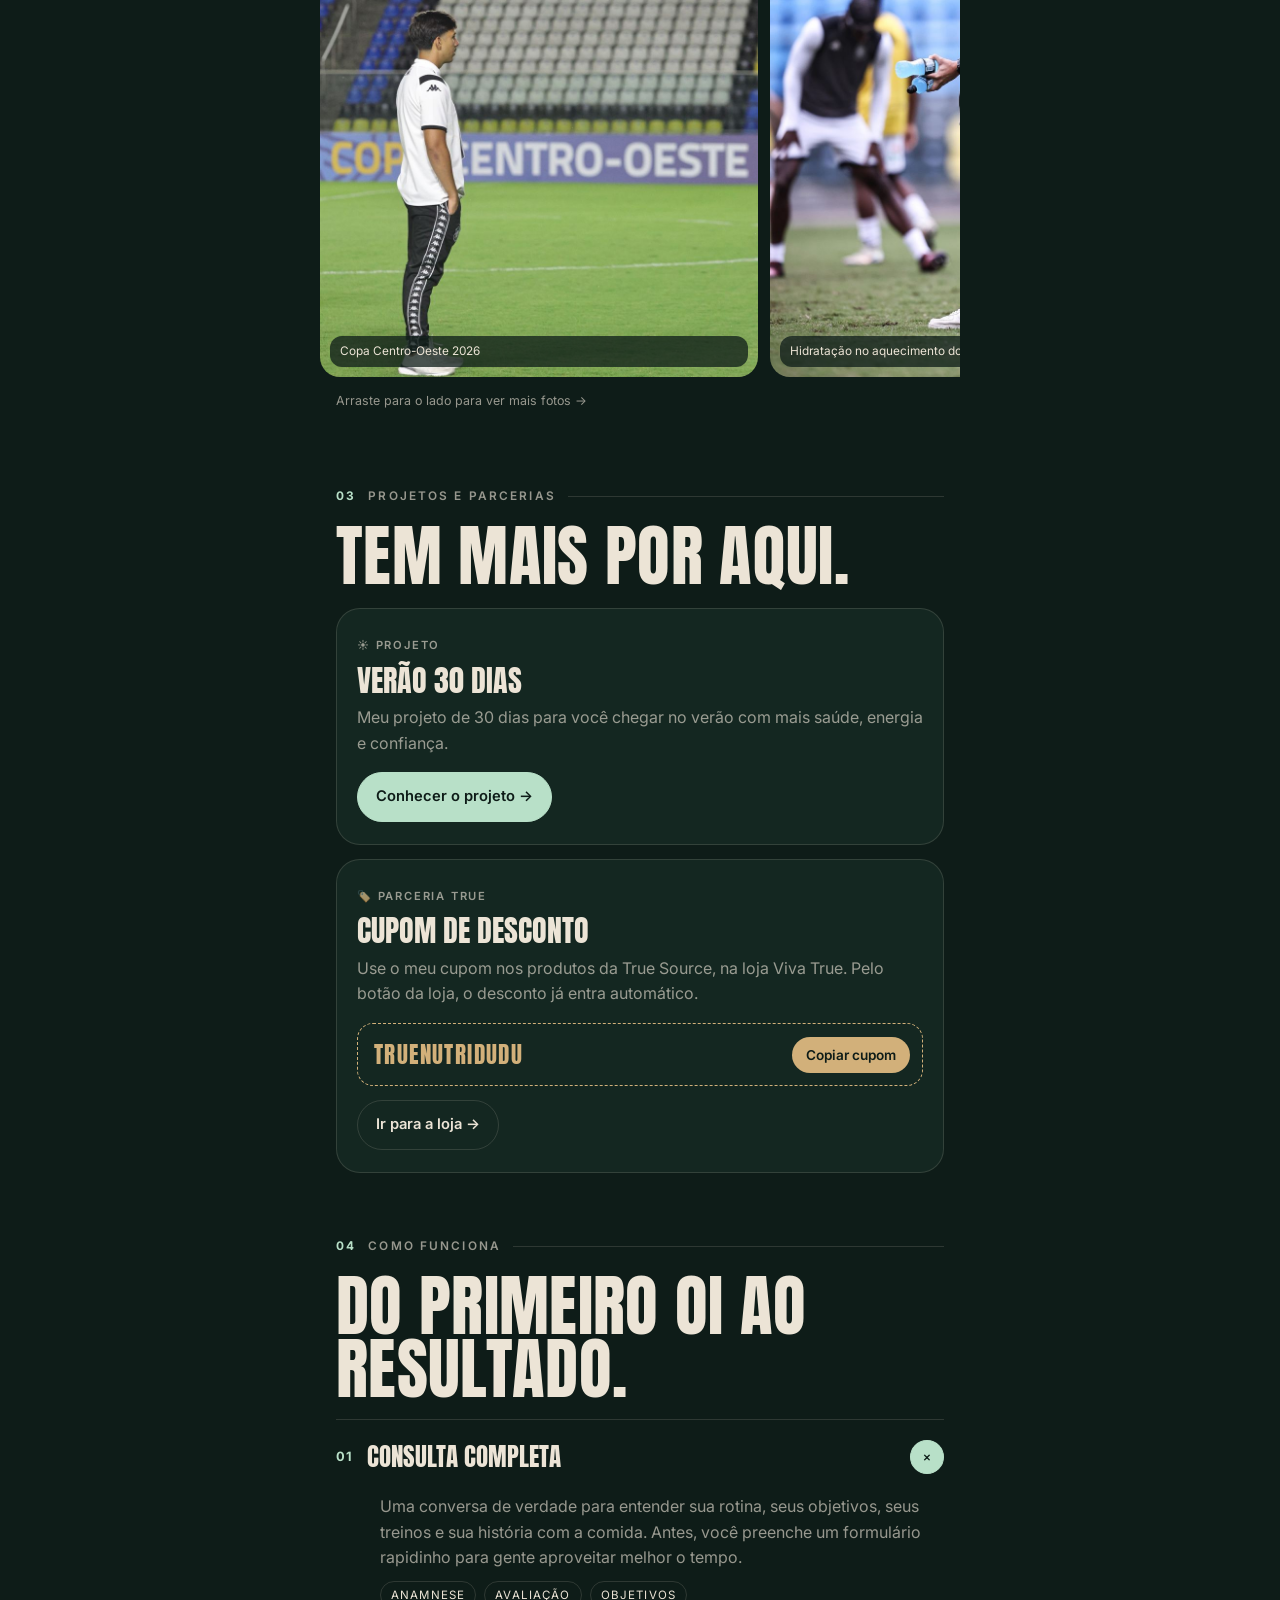
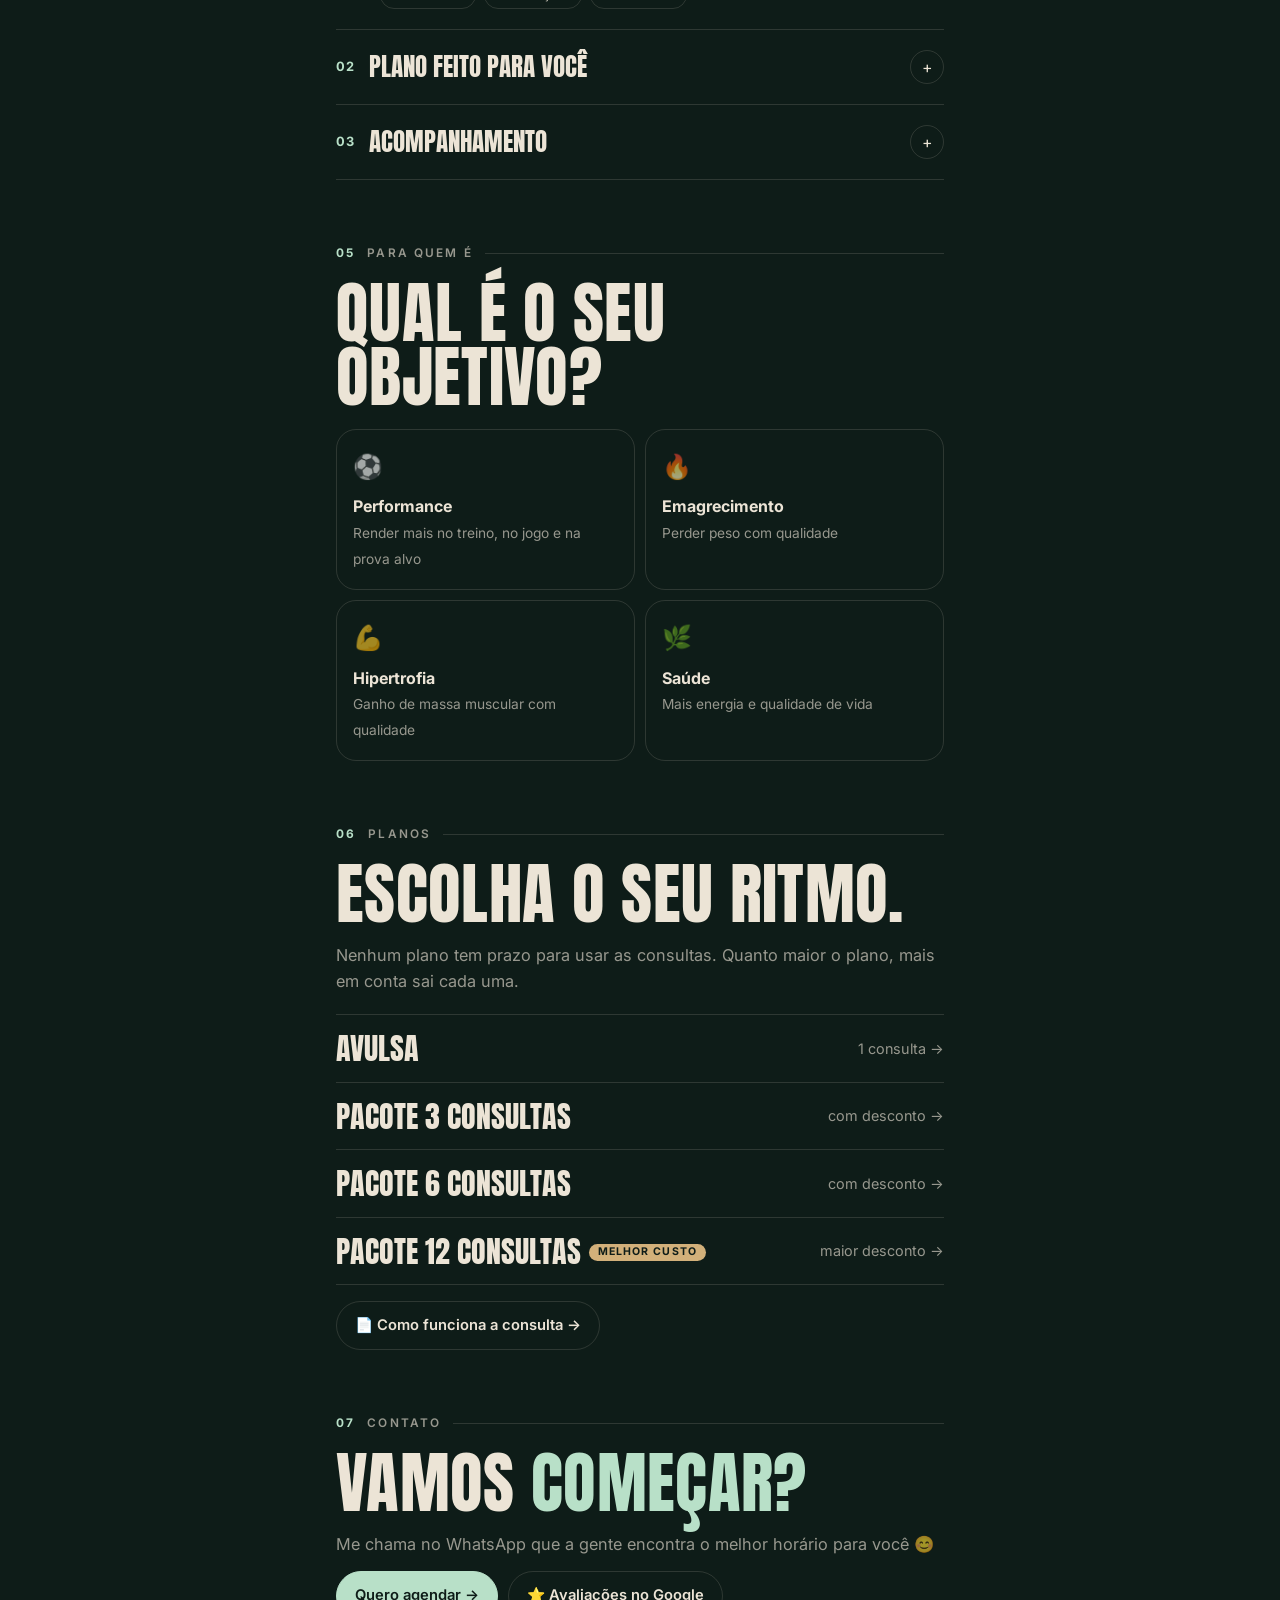
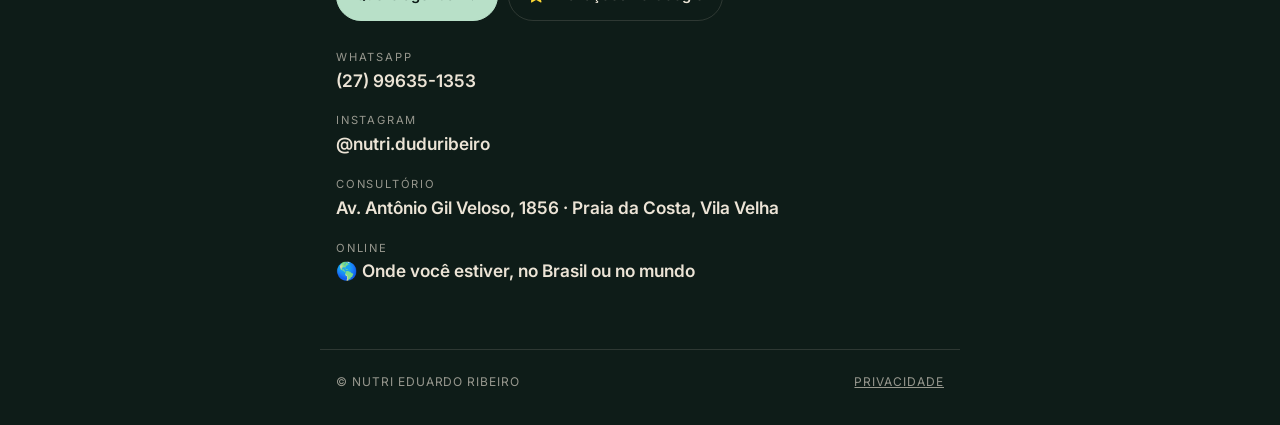
==== commit 29ad5714: "Site: escrita mais formal (para, Vamos começar), Pasárgada e botão "Como funciona a consulta" Co-Aut" ====
--- a/index.html
+++ b/index.html
@@ -150,7 +150,7 @@
   .plano { display: flex; align-items: center; justify-content: space-between; gap: 12px; padding: 18px 0; border-bottom: 1px solid var(--linha); text-decoration: none; transition: padding .25s ease; }
   .plano:hover { padding-left: 8px; }
   .plano .nome { font-family: Anton, Impact, sans-serif; text-transform: uppercase; font-size: 1.9rem; line-height: 1; }
-  .plano .qtd { color: var(--suave); font-size: 0.9rem; text-align: right; }
+  .plano .qtd { color: var(--suave); font-size: 0.9rem; text-align: right; white-space: nowrap; flex-shrink: 0; }
   .plano .selo { display: inline-block; margin-left: 8px; vertical-align: middle; font-family: Inter, sans-serif; font-size: 0.66rem; letter-spacing: 0.1em; background: var(--dourado); color: var(--fundo); border-radius: var(--raio); padding: 3px 9px; font-weight: 700; }
 
   /* Selo do clube na capa */
@@ -232,7 +232,7 @@
   <div class="wrap capa-conteudo">
     <a class="rotulo rotulo-clube" href="#rio-branco"><b>🏆 Nutricionista do Rio Branco</b> <span>Bicampeão Capixaba</span></a>
     <h1 class="display" id="titulo">Nutrição que cabe na <span class="verde">sua rotina.</span></h1>
-    <p>Sem dieta de revista e sem terrorismo nutricional. Um plano feito pra sua vida real, presencial em Vila Velha ou online 💚</p>
+    <p>Sem dieta de revista e sem terrorismo nutricional. Um plano feito para sua vida real, presencial em Vila Velha ou online 💚</p>
   </div>
 </header>
 
@@ -247,7 +247,7 @@
     </div>
     <a class="promo" data-verao href="https://projetoverao30dias.netlify.app" target="_blank" rel="noopener">
       <span class="sol" aria-hidden="true">☀️</span>
-      <span><small data-verao-selo>Começa segunda, 23/11</small><strong>Verão 30 Dias</strong><em>30 dias pra chegar no verão com mais saúde e energia</em></span>
+      <span><small data-verao-selo>Começa segunda, 23/11</small><strong>Verão 30 Dias</strong><em>30 dias para chegar no verão com mais saúde e energia</em></span>
       <span class="ir" aria-hidden="true">→</span>
     </a>
     <nav class="indice" aria-label="Seções da página">
@@ -255,7 +255,7 @@
       <a href="#rio-branco"><span class="n">02</span><span class="t">No futebol</span><span class="s" aria-hidden="true">↓</span></a>
       <a href="#projetos"><span class="n">03</span><span class="t">Projetos e cupom</span><span class="s" aria-hidden="true">↓</span></a>
       <a href="#como-funciona"><span class="n">04</span><span class="t">Como funciona</span><span class="s" aria-hidden="true">↓</span></a>
-      <a href="#pra-quem"><span class="n">05</span><span class="t">Pra quem é</span><span class="s" aria-hidden="true">↓</span></a>
+      <a href="#pra-quem"><span class="n">05</span><span class="t">Para quem é</span><span class="s" aria-hidden="true">↓</span></a>
       <a href="#planos"><span class="n">06</span><span class="t">Planos</span><span class="s" aria-hidden="true">↓</span></a>
       <a href="#contato"><span class="n">07</span><span class="t">Contato</span><span class="s" aria-hidden="true">↓</span></a>
     </nav>
@@ -285,7 +285,7 @@
   <section id="rio-branco" class="surge" aria-labelledby="t-clube">
     <div class="rotulo"><b>02</b> No futebol profissional</div>
     <h2 class="display" id="t-clube">Nutrição de quem é <span style="color:var(--dourado)">campeão.</span></h2>
-    <p class="texto">Desde o início de 2024 sou <strong>nutricionista do Rio Branco</strong>: cuido do time profissional e faço todo o suporte nutricional das <strong>categorias de base</strong>. A mesma ciência que uso com os atletas do clube, eu trago pro seu dia a dia, seja qual for o seu objetivo.</p>
+    <p class="texto">Desde o início de 2024 sou <strong>nutricionista do Rio Branco</strong>: cuido do time profissional e faço todo o suporte nutricional das <strong>categorias de base</strong>. A mesma ciência que uso com os atletas do clube, eu trago para o seu dia a dia, seja qual for o seu objetivo.</p>
     <figure class="clube-destaque" style="margin-left:0;margin-right:0"><img src="nutri/img/rb-medalha.jpg" alt="Eduardo com a medalha de campeão do Capixabão 2025" loading="lazy"><figcaption>Campeão Capixaba 2025</figcaption></figure>
     <div class="numeros">
       <div class="numero"><strong>2x</strong><span><b>Bicampeão Capixaba</b>2024 e 2025</span></div>
@@ -300,7 +300,7 @@
       <figure><img src="nutri/img/rb-campo.jpg" alt="Eduardo no gramado em noite de jogo" loading="lazy"><figcaption>Dia de jogo</figcaption></figure>
       <figure><img src="nutri/img/rb-torcida.jpg" alt="Eduardo comemorando no gramado com a torcida ao fundo" loading="lazy"><figcaption>Comemoração com a torcida</figcaption></figure>
     </div>
-    <p class="dica-arraste">Arraste pro lado pra ver mais fotos →</p>
+    <p class="dica-arraste">Arraste para o lado para ver mais fotos →</p>
   </section>
 
   <section id="projetos" class="surge" aria-labelledby="t-projetos">
@@ -310,7 +310,7 @@
       <article class="card">
         <span class="tipo">☀️ Projeto</span>
         <h3>Verão 30 Dias</h3>
-        <p>Meu projeto de 30 dias pra você chegar no verão com mais saúde, energia e confiança.</p>
+        <p>Meu projeto de 30 dias para você chegar no verão com mais saúde, energia e confiança.</p>
         <a class="pilula cheia" href="https://projetoverao30dias.netlify.app" target="_blank" rel="noopener">Conhecer o projeto →</a>
       </article>
       <article class="card">
@@ -329,24 +329,24 @@
     <div class="sanfona">
       <details open>
         <summary><span class="num">01</span><span class="tit">Consulta completa</span><span class="mais" aria-hidden="true">+</span></summary>
-        <div class="corpo">Uma conversa de verdade pra entender sua rotina, seus objetivos, seus treinos e sua história com a comida. Antes, você preenche um formulário rapidinho pra gente aproveitar melhor o tempo.
+        <div class="corpo">Uma conversa de verdade para entender sua rotina, seus objetivos, seus treinos e sua história com a comida. Antes, você preenche um formulário rapidinho para gente aproveitar melhor o tempo.
           <div class="tags"><span>Anamnese</span><span>Avaliação</span><span>Objetivos</span></div></div>
       </details>
       <details>
-        <summary><span class="num">02</span><span class="tit">Plano feito pra você</span><span class="mais" aria-hidden="true">+</span></summary>
+        <summary><span class="num">02</span><span class="tit">Plano feito para você</span><span class="mais" aria-hidden="true">+</span></summary>
         <div class="corpo">Um plano alimentar com a sua cara: possível de seguir, com opções e sem cortar tudo o que você gosta.
           <div class="tags"><span>Plano alimentar</span><span>Substituições</span><span>Orientações</span></div></div>
       </details>
       <details>
         <summary><span class="num">03</span><span class="tit">Acompanhamento</span><span class="mais" aria-hidden="true">+</span></summary>
-        <div class="corpo">Retornos pra ajustar o plano conforme a sua evolução, e eu perto pelo WhatsApp pra tirar as dúvidas do dia a dia.
+        <div class="corpo">Retornos para ajustar o plano conforme a sua evolução, e eu perto pelo WhatsApp para tirar as dúvidas do dia a dia.
           <div class="tags"><span>Retornos</span><span>Ajustes</span><span>WhatsApp</span></div></div>
       </details>
     </div>
   </section>
 
   <section id="pra-quem" aria-labelledby="t-para" class="surge">
-    <div class="rotulo"><b>05</b> Pra quem é</div>
+    <div class="rotulo"><b>05</b> Para quem é</div>
     <h2 class="display" id="t-para">Qual é o seu objetivo?</h2>
     <div class="objetivos">
       <div class="objetivo"><span class="ico" aria-hidden="true">⚽</span><strong>Performance</strong><span>Render mais no treino, no jogo e na prova alvo</span></div>
@@ -359,19 +359,22 @@
   <section id="planos" aria-labelledby="t-planos" class="surge">
     <div class="rotulo"><b>06</b> Planos</div>
     <h2 class="display" id="t-planos">Escolha o seu ritmo.</h2>
-    <p class="texto">Nenhum plano tem prazo pra usar as consultas. Quanto maior o plano, mais em conta sai cada uma.</p>
+    <p class="texto">Nenhum plano tem prazo para usar as consultas. Quanto maior o plano, mais em conta sai cada uma.</p>
     <div class="planos">
       <a class="plano" href="https://wa.me/5527996351353?text=Oi!%20Vim%20pelo%20Instagram%20e%20quero%20saber%20sobre%20a%20consulta%20avulsa%20%F0%9F%98%8A" target="_blank" rel="noopener"><span class="nome">Avulsa</span><span class="qtd">1 consulta →</span></a>
       <a class="plano" href="https://wa.me/5527996351353?text=Oi!%20Vim%20pelo%20Instagram%20e%20quero%20saber%20sobre%20o%20pacote%20de%203%20consultas%20%F0%9F%98%8A" target="_blank" rel="noopener"><span class="nome">Pacote 3 consultas</span><span class="qtd">com desconto →</span></a>
       <a class="plano" href="https://wa.me/5527996351353?text=Oi!%20Vim%20pelo%20Instagram%20e%20quero%20saber%20sobre%20o%20pacote%20de%206%20consultas%20%F0%9F%98%8A" target="_blank" rel="noopener"><span class="nome">Pacote 6 consultas</span><span class="qtd">com desconto →</span></a>
       <a class="plano" href="https://wa.me/5527996351353?text=Oi!%20Vim%20pelo%20Instagram%20e%20quero%20saber%20sobre%20o%20pacote%20de%2012%20consultas%20%F0%9F%98%8A" target="_blank" rel="noopener"><span class="nome">Pacote 12 consultas<span class="selo">Melhor custo</span></span><span class="qtd">maior desconto →</span></a>
     </div>
+    <div class="pilulas" style="margin-top:16px">
+      <a class="pilula" href="consulta/">📄 Como funciona a consulta →</a>
+    </div>
   </section>
 
   <section id="contato" class="contato surge" aria-labelledby="t-contato">
     <div class="rotulo"><b>07</b> Contato</div>
-    <h2 class="display" id="t-contato">Bora <span class="verde">começar?</span></h2>
-    <p class="texto">Me chama no WhatsApp que a gente encontra o melhor horário pra você 😊</p>
+    <h2 class="display" id="t-contato">Vamos <span class="verde">começar?</span></h2>
+    <p class="texto">Me chama no WhatsApp que a gente encontra o melhor horário para você 😊</p>
     <div class="pilulas">
       <a class="pilula cheia" href="https://wa.me/5527996351353?text=Oi!%20Vim%20pelo%20Instagram%20e%20quero%20agendar%20uma%20consulta%20%F0%9F%98%8A" target="_blank" rel="noopener">Quero agendar →</a>
       <a class="pilula" href="https://g.page/r/CVSet0eAPnmSEBM/review" target="_blank" rel="noopener">⭐ Avaliações no Google</a>
